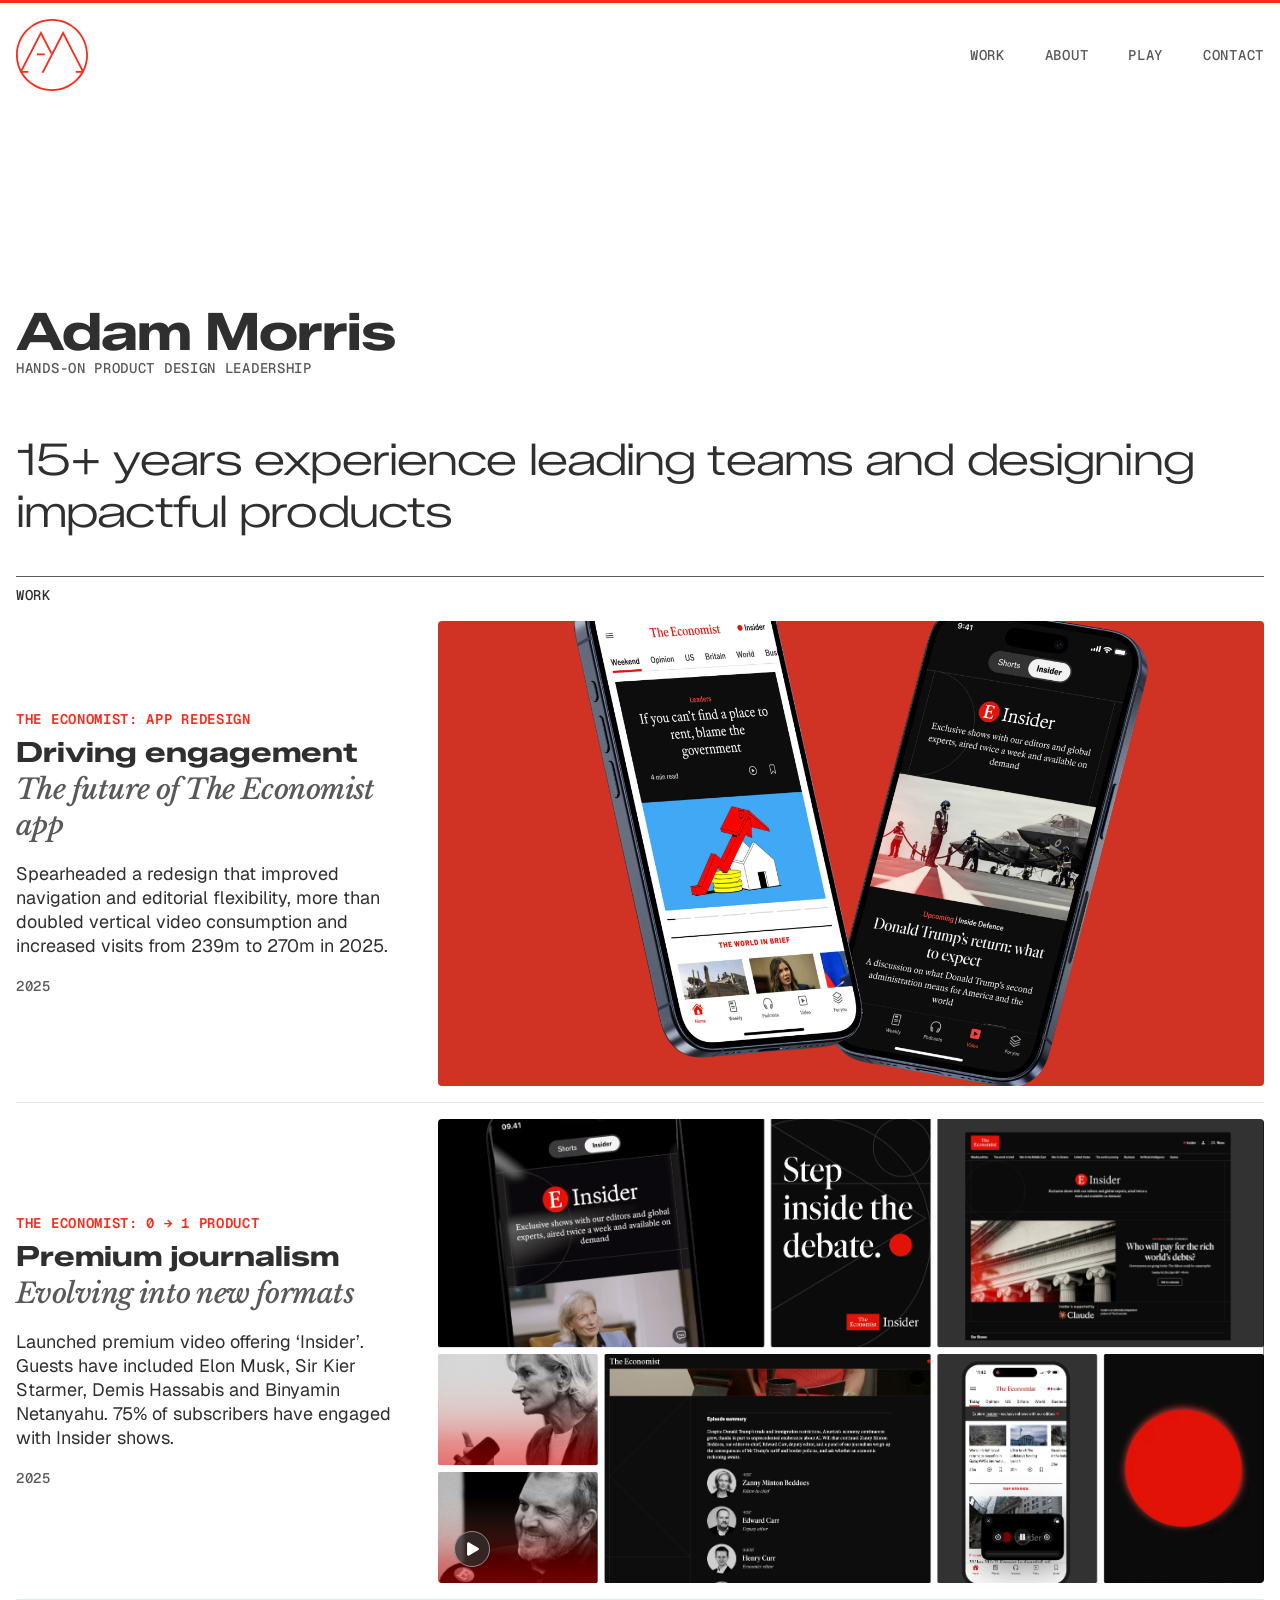
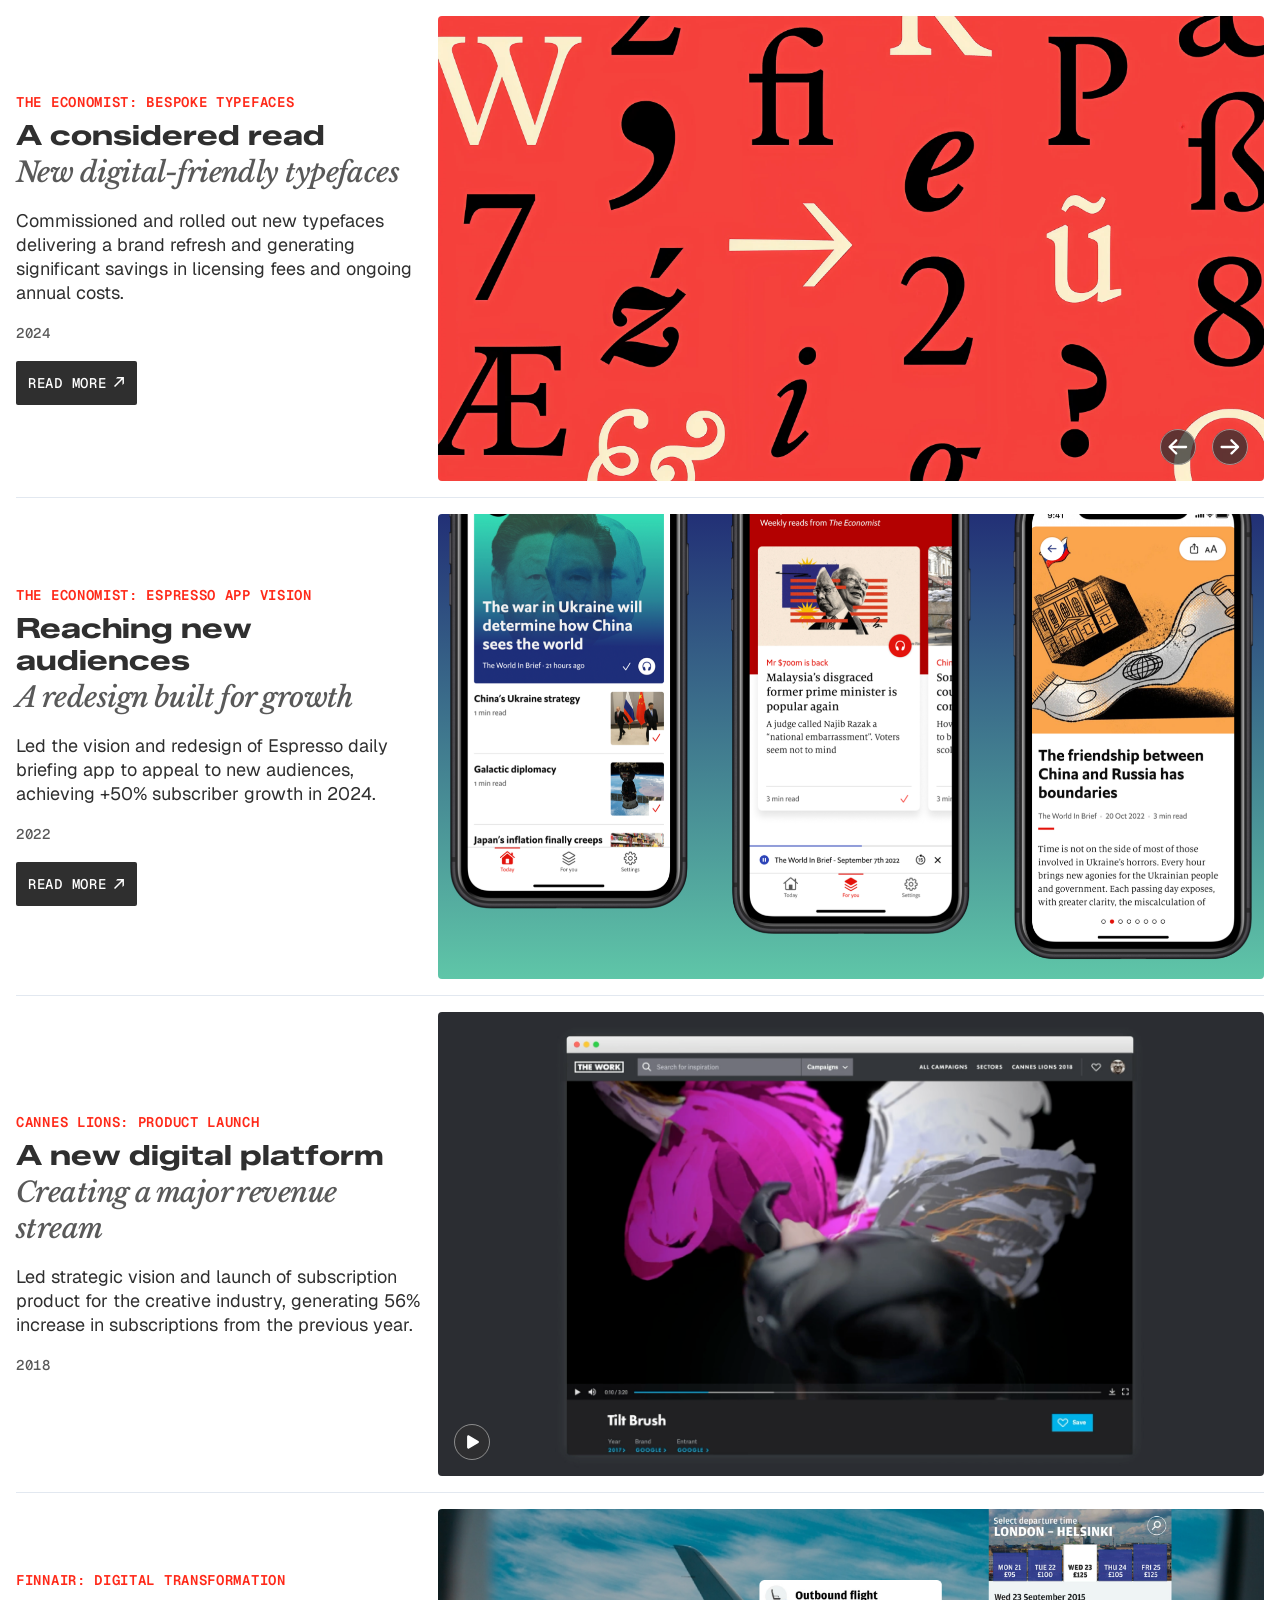
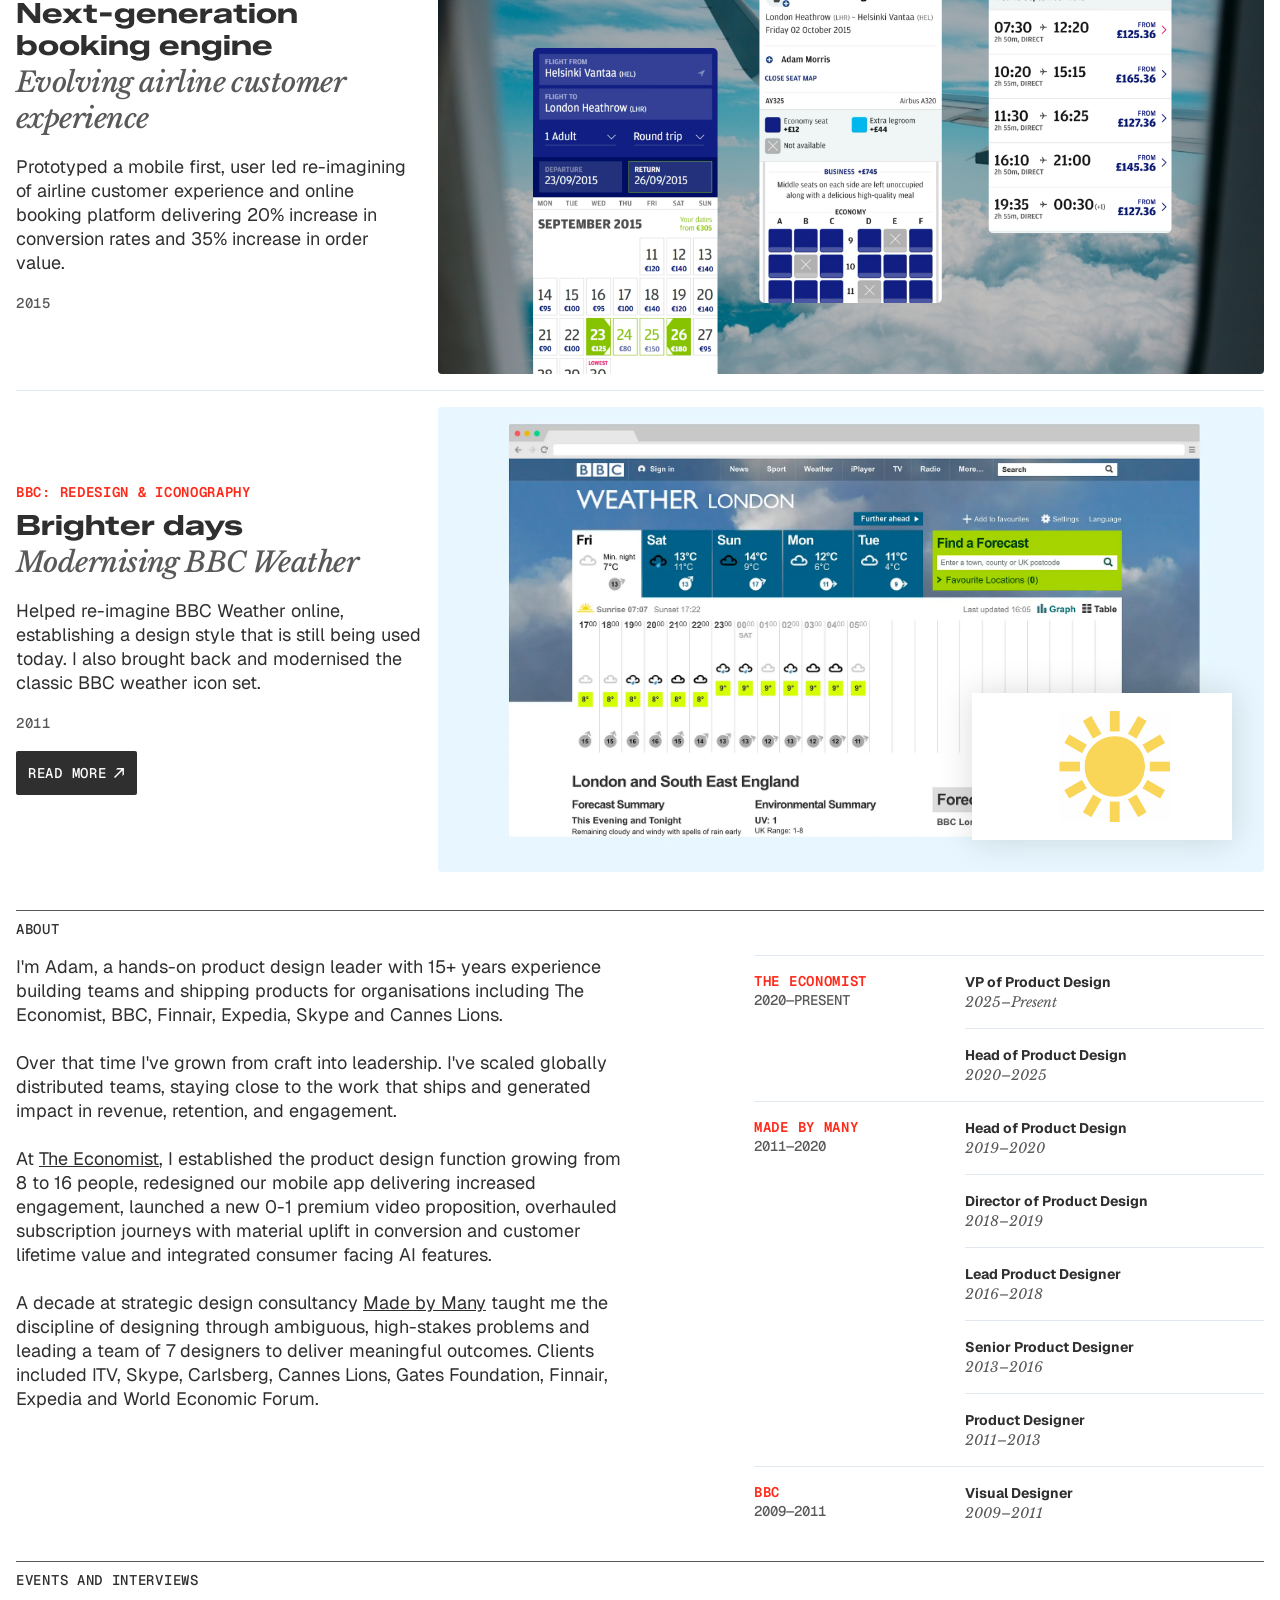
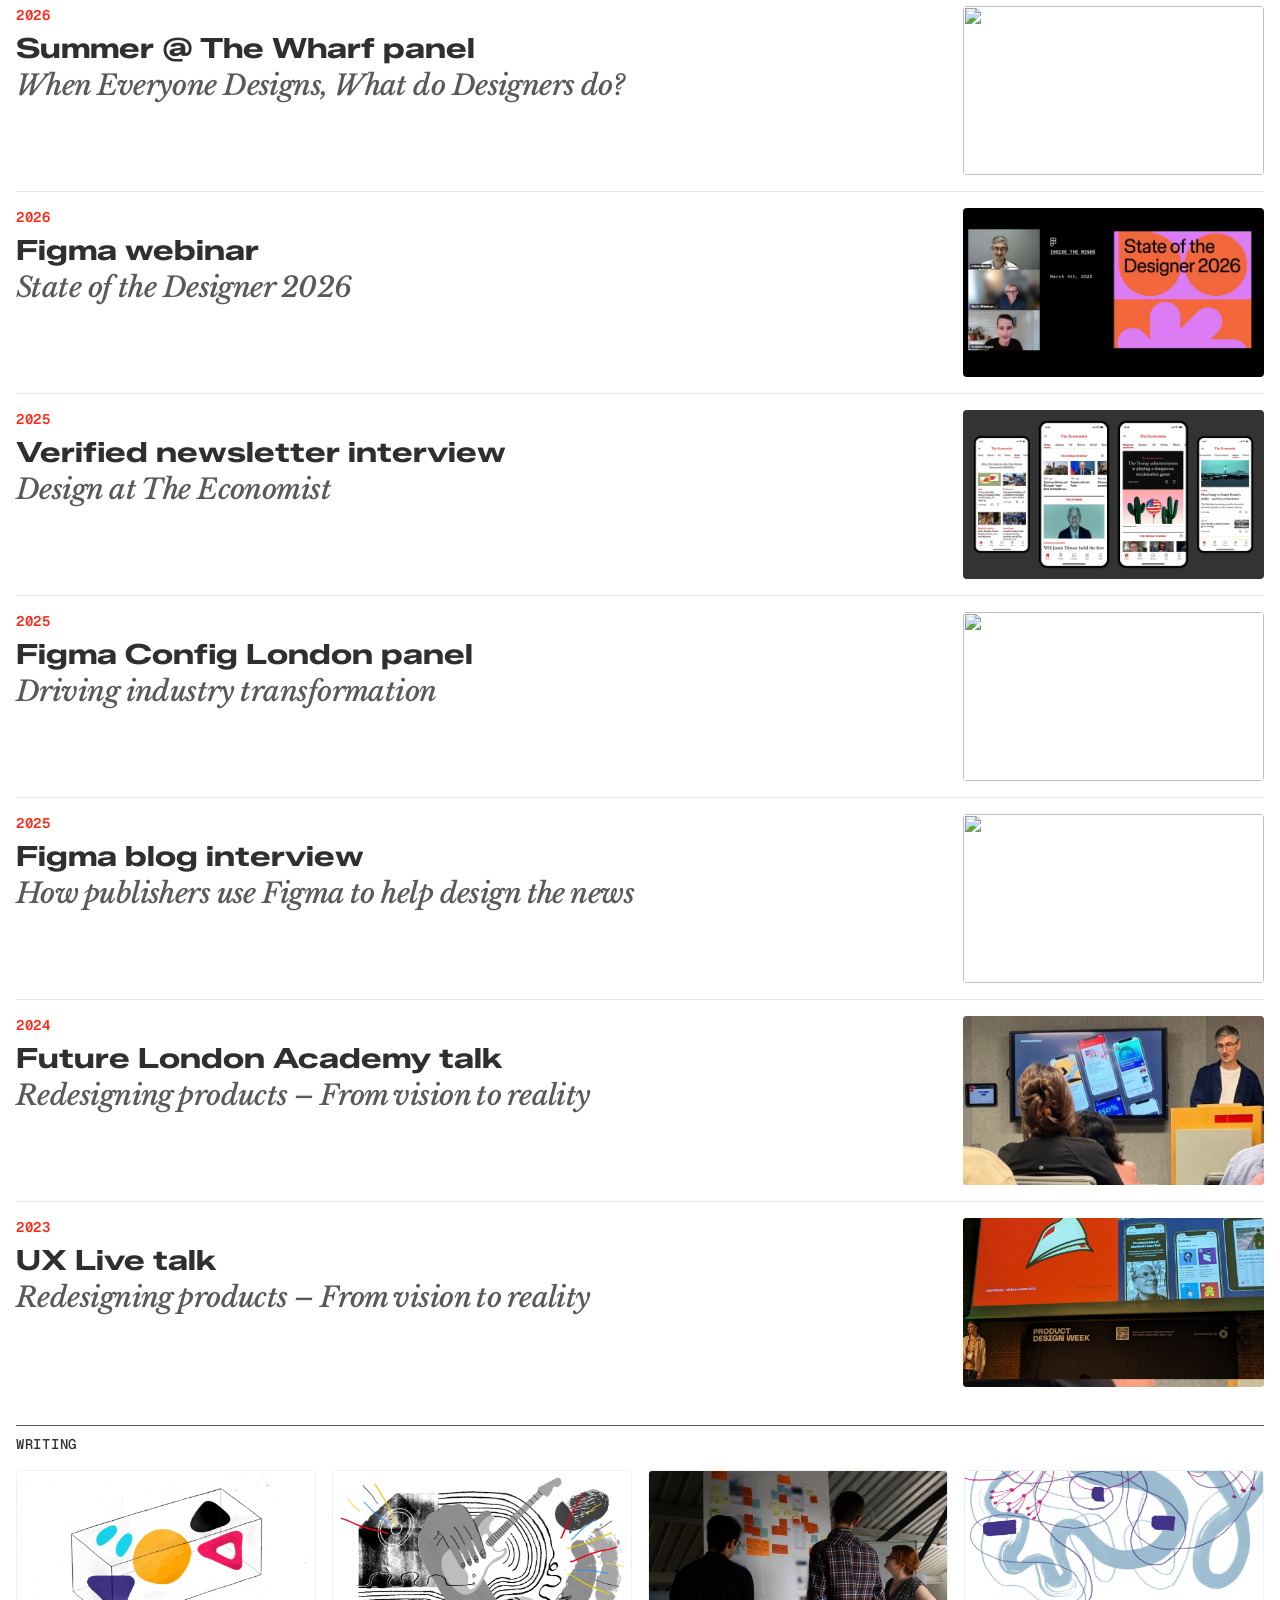
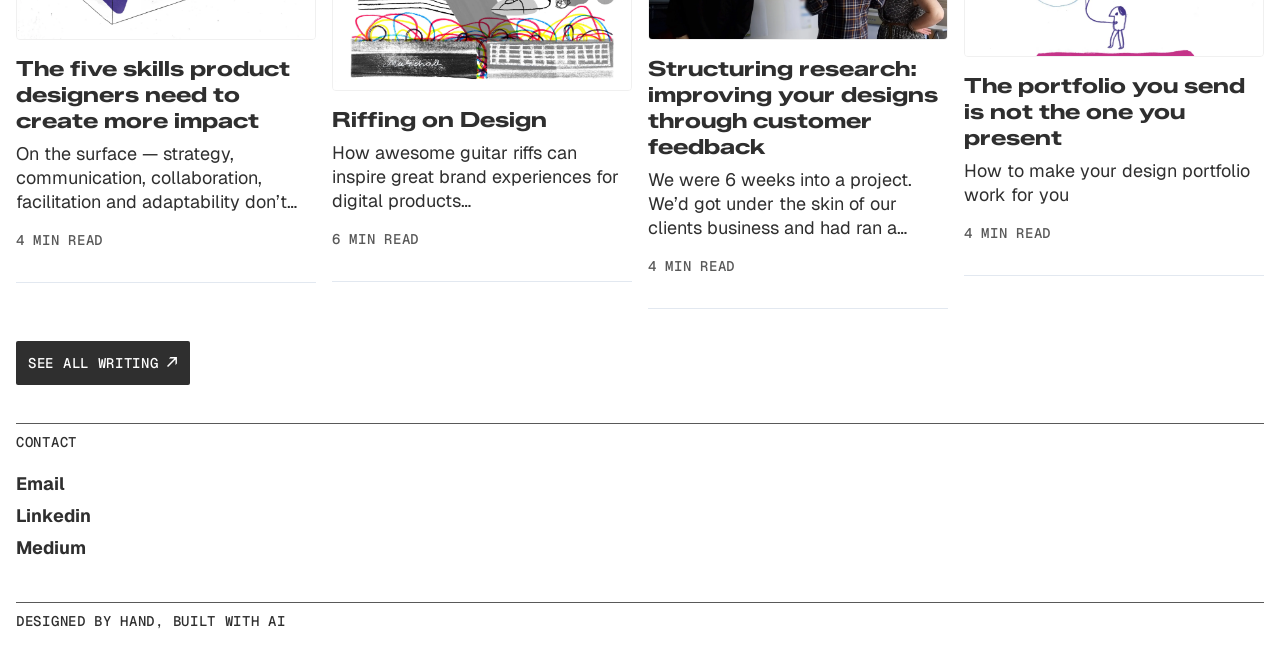
==== index.html @ 459aa7cc "Update hero headline and Insider teaser copy Co-Authored-By: Claude Sonnet 5 <noreply@anthropic.com>" ====
<!DOCTYPE html>
<html lang="en">
  <head>
    <meta charset="UTF-8" />
    <meta name="viewport" content="width=device-width, initial-scale=1.0" />
    <meta
      name="description"
      content="Personal portfolio of Adam Morris — designer, developer, and builder. Connect on LinkedIn."
    />
    <meta name="theme-color" content="#0f172a" />

    <!-- Google tag (gtag.js) -->
    <script async src="https://www.googletagmanager.com/gtag/js?id=G-D5088R6ZEH"></script>
    <script>
      window.dataLayer = window.dataLayer || [];
      function gtag() {
        dataLayer.push(arguments);
      }
      gtag("js", new Date());
      gtag("config", "G-D5088R6ZEH");
    </script>

    <meta property="og:title" content="Adam Morris — Portfolio" />
    <meta
      property="og:description"
      content="Personal portfolio of Adam Morris — designer, developer, and builder."
    />
    <meta property="og:type" content="website" />
    <meta property="og:url" content="https://example.com/" />
    <meta property="og:locale" content="en_US" />

    <meta name="twitter:card" content="summary" />
    <meta name="twitter:title" content="Adam Morris — Portfolio" />
    <meta
      name="twitter:description"
      content="Personal portfolio of Adam Morris — designer, developer, and builder."
    />

    <link rel="icon" href="assets/favicon.svg" type="image/svg+xml" />
    <link rel="preconnect" href="https://fonts.googleapis.com" />
    <link rel="preconnect" href="https://fonts.gstatic.com" crossorigin />
    <link
      href="https://fonts.googleapis.com/css2?family=Geist+Mono:wght@500&display=swap"
      rel="stylesheet"
    />
    <link
      href="https://fonts.googleapis.com/css2?family=Zalando+Sans+Expanded:wght@300;700&display=swap"
      rel="stylesheet"
    />
    <link
      href="https://fonts.googleapis.com/css2?family=Geist:wght@400;700&display=swap"
      rel="stylesheet"
    />
    <link
      href="https://fonts.googleapis.com/css2?family=Libre+Baskerville:ital,wght@1,400;1,700&display=swap"
      rel="stylesheet"
    />
    <link rel="stylesheet" href="css/styles.css" />

    <title>Adam Morris — Portfolio</title>
  </head>
  <body>
    <a class="skip-link" href="#main">Skip to main content</a>

    <header class="site-nav" aria-label="Primary">
      <div class="site-nav__rule" aria-hidden="true"></div>
      <div class="site-nav__spacer" aria-hidden="true"></div>
      <nav class="site-nav__masthead">
        <a class="site-nav__logo" href="#top" aria-label="Home">
          <img src="assets/nav-logo.svg" alt="" width="72" height="72" />
        </a>
        <ul class="site-nav__links">
          <li><a href="#work">WORK</a></li>
          <li><a href="#about">ABOUT</a></li>
          <li><a href="play.html">PLAY</a></li>
          <li><a href="#contact">CONTACT</a></li>
        </ul>
      </nav>
      <div class="site-nav__spacer" aria-hidden="true"></div>
      <div class="rule rule--thin site-nav__bottom-rule" aria-hidden="true"></div>
    </header>

    <main id="main" class="page" tabindex="-1">
      <div id="top" class="page__top" aria-hidden="true"></div>

      <section class="page-header" aria-labelledby="hero-heading">
        <div class="page-header__inner">
          <div class="page-header__titleblock">
            <h1 id="hero-heading" class="page-header__name">Adam Morris</h1>
            <p class="page-header__label">HANDS-ON PRODUCT DESIGN LEADERSHIP</p>
          </div>
          <p class="page-header__headline">
            15+ years experience leading teams and designing impactful products
          </p>
        </div>
      </section>

      <section id="work" class="page-section" aria-labelledby="work-heading">
        <header class="page-section__header">
          <div class="rule rule--thin" aria-hidden="true"></div>
          <h2 id="work-heading" class="page-section__kicker">WORK</h2>
        </header>

        <article class="teaser">
          <div class="teaser__body">
            <div class="teaser__intro">
              <p class="teaser__fly">THE ECONOMIST: APP REDESIGN</p>
              <hgroup class="teaser-heading">
                <h3 class="teaser-heading__title">Driving engagement</h3>
                <p class="teaser-heading__sub">The future of The Economist app</p>
              </hgroup>
            </div>
            <p class="teaser__desc">
              Spearheaded a redesign that improved navigation and editorial flexibility, more than
              doubled vertical video consumption and increased visits from 239m to 270m in 2025.
            </p>
            <p class="teaser__year">2025</p>
          </div>
          <div class="teaser__media teaser__media--red">
            <img
              class="teaser__img"
              src="assets/figma/work-1.png"
              alt=""
              data-parallax
            />
          </div>
        </article>

        <div class="rule rule--thin" aria-hidden="true"></div>

        <article class="teaser">
          <div class="teaser__body">
            <div class="teaser__intro">
              <p class="teaser__fly">THE ECONOMIST: 0 → 1 PRODUCT</p>
              <hgroup class="teaser-heading">
                <h3 class="teaser-heading__title">Premium journalism</h3>
                <p class="teaser-heading__sub">Evolving into new formats</p>
              </hgroup>
            </div>
            <p class="teaser__desc">
              Launched premium video offering ‘Insider’. Guests have included Elon Musk, Sir Kier
              Starmer, Demis Hassabis and Binyamin Netanyahu. 75% of subscribers have engaged with
              Insider shows.
            </p>
            <p class="teaser__year">2025</p>
          </div>
          <div class="teaser__media" data-video-teaser>
            <video
              class="teaser__img"
              poster="assets/figma/work-2.png"
              muted
              loop
              playsinline
              preload="metadata"
              data-video
            >
              <source src="assets/video/work-2-insider.mp4" type="video/mp4" />
            </video>
            <button class="teaser__btn" type="button" aria-label="Play video" data-video-toggle>
              <svg viewBox="0 0 36 36" aria-hidden="true">
                <circle class="teaser__btn__bg" cx="18" cy="18" r="18" />
                <circle class="teaser__btn__ring" cx="18" cy="18" r="17.5" fill="none" />
                <path
                  class="teaser__btn__glyph"
                  data-glyph
                  transform="translate(13.091 11.365) scale(0.8474)"
                  d="M0 14.1152V1.54688C0 1.02539 0.134766 0.638672 0.404297 0.386719C0.673828 0.128906 0.993164 0 1.3623 0C1.69043 0 2.01562 0.09375 2.33789 0.28125L12.832 6.39844C13.2188 6.62695 13.5 6.84668 13.6758 7.05762C13.8574 7.26855 13.9482 7.52637 13.9482 7.83105C13.9482 8.12988 13.8574 8.3877 13.6758 8.60449C13.5 8.81543 13.2188 9.03223 12.832 9.25488L2.33789 15.3809C2.01562 15.5684 1.69043 15.6621 1.3623 15.6621C0.993164 15.6621 0.673828 15.5332 0.404297 15.2754C0.134766 15.0176 0 14.6309 0 14.1152Z"
                />
              </svg>
            </button>
          </div>
        </article>

        <div class="rule rule--thin" aria-hidden="true"></div>

        <article class="teaser">
          <div class="teaser__body">
            <div class="teaser__intro">
              <p class="teaser__fly">THE ECONOMIST: BESPOKE TYPEFACES</p>
              <hgroup class="teaser-heading">
                <h3 class="teaser-heading__title">A considered read</h3>
                <p class="teaser-heading__sub">New digital-friendly typefaces</p>
              </hgroup>
            </div>
            <p class="teaser__desc">
              Commissioned and rolled out new typefaces delivering a brand refresh and generating
              significant savings in licensing fees and ongoing annual costs.
            </p>
            <p class="teaser__year">2024</p>
            <a
              class="teaser__cta"
              href="https://www.figma.com/blog/in-good-company-how-publishers-use-figma-to-help-design-the-news/#how-the-economist-rolled-out-a-digital-friendly"
              target="_blank"
              rel="noopener noreferrer"
              aria-label="Read more"
              >READ MORE<svg
                class="teaser__cta-icon"
                width="9"
                height="9"
                viewBox="0 0 9 9"
                fill="none"
                xmlns="http://www.w3.org/2000/svg"
                aria-hidden="true"
              ><path d="M6.95115 6.538L6.93715 1.176H1.60315L2.77915 0H8.12715V5.362L6.95115 6.538ZM0 7.28438L7.09115 0.168L7.95915 1.036L0.868 8.16638L0 7.28438Z" fill="currentColor"/></svg></a
            >
          </div>
          <div class="teaser__media teaser__media--carousel" data-carousel>
            <img
              class="teaser__img teaser__img--slide is-active"
              src="assets/figma/work-3.png"
              alt=""
            />
            <img
              class="teaser__img teaser__img--slide"
              src="assets/figma/work-3-2.png"
              alt=""
            />
            <img
              class="teaser__img teaser__img--slide"
              src="assets/figma/work-3-3.png"
              alt=""
            />
            <div class="teaser__pager">
              <button class="teaser__pager-btn teaser__pager-btn--prev" type="button" aria-label="Previous image" data-carousel-prev>
                <svg viewBox="0 0 36 36" aria-hidden="true">
                  <circle class="teaser__pager-btn__bg" cx="18" cy="18" r="18" />
                  <circle class="teaser__pager-btn__ring" cx="18" cy="18" r="17.5" fill="none" />
                  <path
                    class="teaser__pager-btn__glyph"
                    d="M16.1367 25.6055C16.4948 25.6055 16.7845 25.4948 17.0059 25.2734C17.2272 25.0521 17.3379 24.7786 17.3379 24.4531C17.3379 24.2708 17.3053 24.1081 17.2402 23.9648C17.1686 23.8216 17.0775 23.6947 16.9668 23.584L14.7793 21.377L11.0391 17.9297L14.7793 14.4824L16.9668 12.2754C17.0775 12.1647 17.1686 12.0378 17.2402 11.8945C17.3053 11.7448 17.3379 11.582 17.3379 11.4062C17.3379 11.0807 17.2272 10.8073 17.0059 10.5859C16.7845 10.3646 16.4948 10.2539 16.1367 10.2539C15.987 10.2539 15.8405 10.2865 15.6973 10.3516C15.5475 10.4102 15.4043 10.5078 15.2676 10.6445L8.87109 17.0312C8.61719 17.2786 8.49023 17.5781 8.49023 17.9297C8.49023 18.2812 8.61719 18.5807 8.87109 18.8281L15.2871 25.2246C15.541 25.4785 15.8242 25.6055 16.1367 25.6055ZM25.9414 19.1504C26.3125 19.1504 26.612 19.0397 26.8398 18.8184C27.0677 18.5905 27.1816 18.2943 27.1816 17.9297C27.1816 17.5716 27.0677 17.2819 26.8398 17.0605C26.612 16.8327 26.3125 16.7188 25.9414 16.7188H14.418L10.8633 16.9141C10.5443 16.9336 10.2904 17.0345 10.1016 17.2168C9.90625 17.3926 9.80859 17.6302 9.80859 17.9297C9.80859 18.2292 9.90625 18.4701 10.1016 18.6523C10.2904 18.8281 10.5443 18.9258 10.8633 18.9453L14.418 19.1504H25.9414Z"
                  />
                </svg>
              </button>
              <button class="teaser__pager-btn teaser__pager-btn--next" type="button" aria-label="Next image" data-carousel-next>
                <svg viewBox="0 0 36 36" aria-hidden="true">
                  <circle class="teaser__pager-btn__bg" cx="18" cy="18" r="18" />
                  <circle class="teaser__pager-btn__ring" cx="18" cy="18" r="17.5" fill="none" />
                  <path
                    class="teaser__pager-btn__glyph"
                    d="M19.5352 25.6055C19.1771 25.6055 18.8874 25.4948 18.666 25.2734C18.4447 25.0521 18.334 24.7786 18.334 24.4531C18.334 24.2708 18.3665 24.1081 18.4316 23.9648C18.5033 23.8216 18.5944 23.6947 18.7051 23.584L20.8926 21.377L24.6328 17.9297L20.8926 14.4824L18.7051 12.2754C18.5944 12.1647 18.5033 12.0378 18.4316 11.8945C18.3665 11.7448 18.334 11.582 18.334 11.4062C18.334 11.0807 18.4447 10.8073 18.666 10.5859C18.8874 10.3646 19.1771 10.2539 19.5352 10.2539C19.6849 10.2539 19.8314 10.2865 19.9746 10.3516C20.1243 10.4102 20.2676 10.5078 20.4043 10.6445L26.8008 17.0312C27.0547 17.2786 27.1816 17.5781 27.1816 17.9297C27.1816 18.2812 27.0547 18.5807 26.8008 18.8281L20.3848 25.2246C20.1309 25.4785 19.8477 25.6055 19.5352 25.6055ZM9.73047 19.1504C9.35938 19.1504 9.0599 19.0397 8.83203 18.8184C8.60417 18.5905 8.49023 18.2943 8.49023 17.9297C8.49023 17.5716 8.60417 17.2819 8.83203 17.0605C9.0599 16.8327 9.35938 16.7188 9.73047 16.7188H21.2539L24.8086 16.9141C25.1276 16.9336 25.3815 17.0345 25.5703 17.2168C25.7656 17.3926 25.8633 17.6302 25.8633 17.9297C25.8633 18.2292 25.7656 18.4701 25.5703 18.6523C25.3815 18.8281 25.1276 18.9258 24.8086 18.9453L21.2539 19.1504H9.73047Z"
                  />
                </svg>
              </button>
            </div>
          </div>
        </article>

        <div class="rule rule--thin" aria-hidden="true"></div>

        <article class="teaser">
          <div class="teaser__body">
            <div class="teaser__intro">
              <p class="teaser__fly">THE ECONOMIST: ESPRESSO APP VISION</p>
              <hgroup class="teaser-heading">
                <h3 class="teaser-heading__title">Reaching new audiences</h3>
                <p class="teaser-heading__sub">A redesign built for growth</p>
              </hgroup>
            </div>
            <p class="teaser__desc">
              Led the vision and redesign of Espresso daily briefing app to appeal to new audiences,
              achieving +50% subscriber growth in 2024.
            </p>
            <p class="teaser__year">2022</p>
            <a
              class="teaser__cta"
              href="https://digiday.com/media/inside-the-relaunch-of-the-economists-subscription-mobile-app/"
              target="_blank"
              rel="noopener noreferrer"
              aria-label="Read more"
              >READ MORE<svg
                class="teaser__cta-icon"
                width="9"
                height="9"
                viewBox="0 0 9 9"
                fill="none"
                xmlns="http://www.w3.org/2000/svg"
                aria-hidden="true"
              ><path d="M6.95115 6.538L6.93715 1.176H1.60315L2.77915 0H8.12715V5.362L6.95115 6.538ZM0 7.28438L7.09115 0.168L7.95915 1.036L0.868 8.16638L0 7.28438Z" fill="currentColor"/></svg></a
            >
          </div>
          <div class="teaser__media teaser__media--espresso">
            <img class="teaser__img" src="assets/figma/espresso.002.png" alt="" data-parallax />
          </div>
        </article>

        <div class="rule rule--thin" aria-hidden="true"></div>

        <article class="teaser">
          <div class="teaser__body">
            <div class="teaser__intro">
              <p class="teaser__fly">CANNES LIONS: PRODUCT LAUNCH</p>
              <hgroup class="teaser-heading">
                <h3 class="teaser-heading__title">A new digital platform</h3>
                <p class="teaser-heading__sub">Creating a major revenue stream</p>
              </hgroup>
            </div>
            <p class="teaser__desc">
              Led strategic vision and launch of subscription product for the creative industry,
              generating 56% increase in subscriptions from the previous year.
            </p>
            <p class="teaser__year">2018</p>
          </div>
          <div class="teaser__media" data-video-teaser>
            <video
              class="teaser__img"
              poster="assets/figma/work-4.png"
              muted
              loop
              playsinline
              preload="metadata"
              data-video
            >
              <source src="assets/video/work-4-platform.mp4" type="video/mp4" />
            </video>
            <button class="teaser__btn" type="button" aria-label="Play video" data-video-toggle>
              <svg viewBox="0 0 36 36" aria-hidden="true">
                <circle class="teaser__btn__bg" cx="18" cy="18" r="18" />
                <circle class="teaser__btn__ring" cx="18" cy="18" r="17.5" fill="none" />
                <path
                  class="teaser__btn__glyph"
                  data-glyph
                  transform="translate(13.091 11.365) scale(0.8474)"
                  d="M0 14.1152V1.54688C0 1.02539 0.134766 0.638672 0.404297 0.386719C0.673828 0.128906 0.993164 0 1.3623 0C1.69043 0 2.01562 0.09375 2.33789 0.28125L12.832 6.39844C13.2188 6.62695 13.5 6.84668 13.6758 7.05762C13.8574 7.26855 13.9482 7.52637 13.9482 7.83105C13.9482 8.12988 13.8574 8.3877 13.6758 8.60449C13.5 8.81543 13.2188 9.03223 12.832 9.25488L2.33789 15.3809C2.01562 15.5684 1.69043 15.6621 1.3623 15.6621C0.993164 15.6621 0.673828 15.5332 0.404297 15.2754C0.134766 15.0176 0 14.6309 0 14.1152Z"
                />
              </svg>
            </button>
          </div>
        </article>

        <div class="rule rule--thin" aria-hidden="true"></div>

        <article class="teaser">
          <div class="teaser__body">
            <div class="teaser__intro">
              <p class="teaser__fly">FINNAIR: DIGITAL TRANSFORMATION</p>
              <hgroup class="teaser-heading">
                <h3 class="teaser-heading__title">Next-generation booking engine</h3>
                <p class="teaser-heading__sub">Evolving airline customer experience</p>
              </hgroup>
            </div>
            <p class="teaser__desc">
              Prototyped a mobile first, user led re-imagining of airline customer experience and
              online booking platform delivering 20% increase in conversion rates and 35% increase
              in order value.
            </p>
            <p class="teaser__year">2015</p>
          </div>
          <div class="teaser__media">
            <img class="teaser__img" src="assets/figma/finnair.png" alt="" />
          </div>
        </article>

        <div class="rule rule--thin" aria-hidden="true"></div>

        <article class="teaser teaser--bbc">
          <div class="teaser__body">
            <div class="teaser__intro">
              <p class="teaser__fly">BBC: REDESIGN &amp; ICONOGRAPHY</p>
              <hgroup class="teaser-heading">
                <h3 class="teaser-heading__title">Brighter days</h3>
                <p class="teaser-heading__sub">Modernising BBC Weather</p>
              </hgroup>
            </div>
            <p class="teaser__desc">
              Helped re-imagine BBC Weather online, establishing a design style that is still being
              used today. I also brought back and modernised the classic BBC weather icon set.
            </p>
            <p class="teaser__year">2011</p>
            <a
              class="teaser__cta"
              href="https://adamorrisdesign.medium.com/interview-bbc-weather-re-design-d6a00b2a009"
              target="_blank"
              rel="noopener noreferrer"
              aria-label="Read more"
              >READ MORE<svg
                class="teaser__cta-icon"
                width="9"
                height="9"
                viewBox="0 0 9 9"
                fill="none"
                xmlns="http://www.w3.org/2000/svg"
                aria-hidden="true"
              ><path d="M6.95115 6.538L6.93715 1.176H1.60315L2.77915 0H8.12715V5.362L6.95115 6.538ZM0 7.28438L7.09115 0.168L7.95915 1.036L0.868 8.16638L0 7.28438Z" fill="currentColor"/></svg></a
            >
          </div>
          <div class="teaser__media">
            <img class="teaser__img" src="assets/figma/work-5.png" alt="" />
            <img class="teaser__overlay" src="assets/figma/weather-icons.png" alt="" aria-hidden="true" />
          </div>
        </article>
      </section>

      <section id="about" class="page-section" aria-labelledby="about-heading">
        <header class="page-section__header">
          <div class="rule rule--thin" aria-hidden="true"></div>
          <h2 id="about-heading" class="page-section__kicker">ABOUT</h2>
        </header>
        <div class="about">
          <div class="about__text">
            <p>
              I'm Adam, a hands-on product design leader with 15+ years experience building teams and
              shipping products for organisations including The Economist, BBC, Finnair, Expedia,
              Skype and Cannes Lions.
            </p>
            <p>
              Over that time I've grown from craft into leadership. I've scaled globally distributed
              teams, staying close to the work that ships and generated impact in revenue, retention,
              and engagement.
            </p>
            <p>
              At <a href="https://www.economist.com/" target="_blank" rel="noopener noreferrer">The Economist</a>, I established the product design function growing from 8 to 16
              people, redesigned our mobile app delivering increased engagement, launched a new 0-1
              premium video proposition, overhauled subscription journeys with material uplift in
              conversion and customer lifetime value and integrated consumer facing AI features.
            </p>
            <p>
              A decade at strategic design consultancy <a href="https://www.madebymany.com/" target="_blank" rel="noopener noreferrer">Made by Many</a> taught me the discipline of
              designing through ambiguous, high-stakes problems and leading a team of 7 designers to
              deliver meaningful outcomes. Clients included ITV, Skype, Carlsberg, Cannes Lions,
              Gates Foundation, Finnair, Expedia and World Economic Forum.
            </p>
          </div>

          <div class="about__spacer" aria-hidden="true"></div>

          <div class="about__jobs">
            <div class="rule rule--thin" aria-hidden="true"></div>

            <div class="job">
              <div class="job__company">
                <p class="job__org">
                  <a href="https://www.economist.com/" target="_blank" rel="noopener noreferrer"
                    >THE ECONOMIST</a
                  >
                </p>
                <p class="job__dates">2020—PRESENT</p>
              </div>
              <div class="job__roles">
                <div class="role">
                  <p class="role__title">VP of Product Design</p>
                  <p class="role__dates">2025–Present</p>
                </div>
                <div class="rule rule--thin" aria-hidden="true"></div>
                <div class="role">
                  <p class="role__title">Head of Product Design</p>
                  <p class="role__dates">2020–2025</p>
                </div>
              </div>
            </div>

            <div class="rule rule--thin" aria-hidden="true"></div>

            <div class="job">
              <div class="job__company">
                <p class="job__org">
                  <a href="https://www.madebymany.com/" target="_blank" rel="noopener noreferrer"
                    >MADE BY MANY</a
                  >
                </p>
                <p class="job__dates">2011—2020</p>
              </div>
              <div class="job__roles">
                <div class="role">
                  <p class="role__title">Head of Product Design</p>
                  <p class="role__dates">2019–2020</p>
                </div>
                <div class="rule rule--thin" aria-hidden="true"></div>
                <div class="role">
                  <p class="role__title">Director of Product Design</p>
                  <p class="role__dates">2018–2019</p>
                </div>
                <div class="rule rule--thin" aria-hidden="true"></div>
                <div class="role">
                  <p class="role__title">Lead Product Designer</p>
                  <p class="role__dates">2016–2018</p>
                </div>
                <div class="rule rule--thin" aria-hidden="true"></div>
                <div class="role">
                  <p class="role__title">Senior Product Designer</p>
                  <p class="role__dates">2013–2016</p>
                </div>
                <div class="rule rule--thin" aria-hidden="true"></div>
                <div class="role">
                  <p class="role__title">Product Designer</p>
                  <p class="role__dates">2011–2013</p>
                </div>
              </div>
            </div>

            <div class="rule rule--thin" aria-hidden="true"></div>

            <div class="job">
              <div class="job__company">
                <p class="job__org">
                  <a
                    href="https://www.bbc.co.uk/weather/2643743"
                    target="_blank"
                    rel="noopener noreferrer"
                    >BBC</a
                  >
                </p>
                <p class="job__dates">2009—2011</p>
              </div>
              <div class="job__roles">
                <div class="role">
                  <p class="role__title">Visual Designer</p>
                  <p class="role__dates">2009–2011</p>
                </div>
              </div>
            </div>
          </div>
        </div>
      </section>

      <section id="events-interviews" class="page-section" aria-labelledby="events-interviews-heading">
        <header class="page-section__header">
          <div class="rule rule--thin" aria-hidden="true"></div>
          <h2 id="events-interviews-heading" class="page-section__kicker">EVENTS AND INTERVIEWS</h2>
        </header>

        <article class="list-teaser list-teaser--linked">
          <div class="list-teaser__body">
            <div class="teaser__intro">
              <p class="teaser__fly">2026</p>
              <hgroup class="teaser-heading">
                <h3 class="teaser-heading__title">Summer @ The Wharf panel</h3>
                <p class="teaser-heading__sub">When Everyone Designs, What do Designers do?</p>
              </hgroup>
            </div>
          </div>
          <div class="list-teaser__media">
            <img class="list-teaser__img" src="assets/figma/event-1.png" alt="" />
          </div>
          <a
            class="list-teaser__link"
            href="https://www.madebymany.com/insights/when-everyone-designs-what-do-designers-do"
            target="_blank"
            rel="noopener noreferrer"
            aria-label="When Everyone Designs, What do Designers do?"
          ></a>
        </article>
        <div class="rule rule--thin" aria-hidden="true"></div>

        <article class="list-teaser list-teaser--linked">
          <div class="list-teaser__body">
            <div class="teaser__intro">
              <p class="teaser__fly">2026</p>
              <hgroup class="teaser-heading">
                <h3 class="teaser-heading__title">Figma webinar</h3>
                <p class="teaser-heading__sub">State of the Designer 2026</p>
              </hgroup>
            </div>
          </div>
          <div class="list-teaser__media list-teaser__media--black">
            <img class="list-teaser__img list-teaser__img--contain" src="assets/figma/event-2.png" alt="" />
          </div>
          <a
            class="list-teaser__link"
            href="https://fig-events.figma.com/state-of-the-designer-2026/"
            target="_blank"
            rel="noopener noreferrer"
            aria-label="State of the Designer 2026"
          ></a>
        </article>
        <div class="rule rule--thin" aria-hidden="true"></div>

        <article class="list-teaser list-teaser--linked">
          <div class="list-teaser__body">
            <div class="teaser__intro">
              <p class="teaser__fly">2025</p>
              <hgroup class="teaser-heading">
                <h3 class="teaser-heading__title">Verified newsletter interview</h3>
                <p class="teaser-heading__sub">Design at The Economist</p>
              </hgroup>
            </div>
          </div>
          <div class="list-teaser__media">
            <img class="list-teaser__img" src="assets/figma/event-3.png" alt="" />
          </div>
          <a
            class="list-teaser__link"
            href="https://verifiedinsider.substack.com/p/design-at-the-economist"
            target="_blank"
            rel="noopener noreferrer"
            aria-label="Design at The Economist"
          ></a>
        </article>
        <div class="rule rule--thin" aria-hidden="true"></div>

        <article class="list-teaser list-teaser--linked">
          <div class="list-teaser__body">
            <div class="teaser__intro">
              <p class="teaser__fly">2025</p>
              <hgroup class="teaser-heading">
                <h3 class="teaser-heading__title">Figma Config London panel</h3>
                <p class="teaser-heading__sub">Driving industry transformation</p>
              </hgroup>
            </div>
          </div>
          <div class="list-teaser__media">
            <img class="list-teaser__img" src="assets/figma/event-4.png" alt="" />
          </div>
          <a
            class="list-teaser__link"
            href="https://www.youtube.com/watch?v=boX1bBNBgto"
            target="_blank"
            rel="noopener noreferrer"
            aria-label="Driving industry transformation"
          ></a>
        </article>
        <div class="rule rule--thin" aria-hidden="true"></div>

        <article class="list-teaser list-teaser--linked">
          <div class="list-teaser__body">
            <div class="teaser__intro">
              <p class="teaser__fly">2025</p>
              <hgroup class="teaser-heading">
                <h3 class="teaser-heading__title">Figma blog interview</h3>
                <p class="teaser-heading__sub">How publishers use Figma to help design the news</p>
              </hgroup>
            </div>
          </div>
          <div class="list-teaser__media">
            <img class="list-teaser__img" src="assets/figma/event-5.png" alt="" />
          </div>
          <a
            class="list-teaser__link"
            href="https://www.figma.com/blog/in-good-company-how-publishers-use-figma-to-help-design-the-news/"
            target="_blank"
            rel="noopener noreferrer"
            aria-label="How publishers use Figma to help design the news"
          ></a>
        </article>
        <div class="rule rule--thin" aria-hidden="true"></div>

        <article class="list-teaser">
          <div class="list-teaser__body">
            <div class="teaser__intro">
              <p class="teaser__fly">2024</p>
              <hgroup class="teaser-heading">
                <h3 class="teaser-heading__title">Future London Academy talk</h3>
                <p class="teaser-heading__sub">Redesigning products – From vision to reality</p>
              </hgroup>
            </div>
          </div>
          <div class="list-teaser__media list-teaser__media--stack2" aria-hidden="true">
            <img class="list-teaser__img" src="assets/figma/event-5.png" alt="" />
            <img class="list-teaser__img stack__top" src="assets/figma/event-6.png" alt="" />
          </div>
        </article>
        <div class="rule rule--thin" aria-hidden="true"></div>

        <article class="list-teaser list-teaser--last">
          <div class="list-teaser__body">
            <div class="teaser__intro">
              <p class="teaser__fly">2023</p>
              <hgroup class="teaser-heading">
                <h3 class="teaser-heading__title">UX Live talk</h3>
                <p class="teaser-heading__sub">Redesigning products – From vision to reality</p>
              </hgroup>
            </div>
          </div>
          <div class="list-teaser__media list-teaser__media--stack3" aria-hidden="true">
            <img class="list-teaser__img" src="assets/figma/event-5.png" alt="" />
            <img class="list-teaser__img stack__top" src="assets/figma/event-6.png" alt="" />
            <img class="list-teaser__img stack__top2" src="assets/figma/event-7.png" alt="" />
          </div>
        </article>
      </section>

      <section id="writing" class="page-section" aria-labelledby="writing-heading">
        <header class="page-section__header">
          <div class="rule rule--thin" aria-hidden="true"></div>
          <h2 id="writing-heading" class="page-section__kicker">WRITING</h2>
        </header>

        <div class="writing-grid">
          <article class="writing-card">
            <div class="writing-card__media">
              <img class="writing-card__img" src="assets/figma/1_bz6kzsT4T69K6hOvh-xY0Q.webp" alt="" />
            </div>
            <h3 class="writing-card__title">
              The five skills product designers need to create more impact
            </h3>
            <p class="writing-card__desc">
              On the surface — strategy, communication, collaboration, facilitation and adaptability
              don’t sound like the cor…
            </p>
            <p class="writing-card__meta">4 MIN READ</p>
            <div class="rule rule--thin" aria-hidden="true"></div>
            <a
              class="writing-card__link"
              href="https://uxplanet.org/the-five-skills-product-designers-need-to-create-more-impact-dfb7a0d838a"
              target="_blank"
              rel="noopener noreferrer"
              aria-label="The five skills product designers need to create more impact"
            ></a>
          </article>

          <article class="writing-card">
            <div class="writing-card__media">
              <img class="writing-card__img" src="assets/figma/1_mhQvCcRxE_m75LUoaoMK4Q.webp" alt="" />
            </div>
            <h3 class="writing-card__title">Riffing on Design</h3>
            <p class="writing-card__desc">
              How awesome guitar riffs can inspire great brand experiences for digital products…
            </p>
            <p class="writing-card__meta">6 MIN READ</p>
            <div class="rule rule--thin" aria-hidden="true"></div>
            <a
              class="writing-card__link"
              href="https://medium.com/the-many/riffing-on-design-79d6a129d99"
              target="_blank"
              rel="noopener noreferrer"
              aria-label="Riffing on Design"
            ></a>
          </article>

          <article class="writing-card">
            <div class="writing-card__media">
              <img class="writing-card__img" src="assets/figma/1_4ZPJGx2Jq2vrxAH5b1_YeA.webp" alt="" />
            </div>
            <h3 class="writing-card__title">
              Structuring research: improving your designs through customer feedback
            </h3>
            <p class="writing-card__desc">
              We were 6 weeks into a project. We’d got under the skin of our clients business and had
              ran a bunch of depth interviews…
            </p>
            <p class="writing-card__meta">4 MIN READ</p>
            <div class="rule rule--thin" aria-hidden="true"></div>
            <a
              class="writing-card__link"
              href="https://medium.com/the-many/structuring-research-improving-your-designs-through-customer-feedback-4b90a1b9bc57"
              target="_blank"
              rel="noopener noreferrer"
              aria-label="Structuring research: improving your designs through customer feedback"
            ></a>
          </article>

          <article class="writing-card">
            <div class="writing-card__media">
              <img class="writing-card__img" src="assets/figma/1_rwyr8tjpDKcQzgnKTyf1bA.webp" alt="" />
            </div>
            <h3 class="writing-card__title">The portfolio you send is not the one you present</h3>
            <p class="writing-card__desc">How to make your design portfolio work for you</p>
            <p class="writing-card__meta">4 MIN READ</p>
            <div class="rule rule--thin" aria-hidden="true"></div>
            <a
              class="writing-card__link"
              href="https://medium.com/the-many/the-portfolio-you-send-is-not-the-one-you-present-f595d3ef9b8c"
              target="_blank"
              rel="noopener noreferrer"
              aria-label="The portfolio you send is not the one you present"
            ></a>
          </article>
        </div>

        <a
          class="teaser__cta writing-cta"
          href="https://medium.com/@adamorrisdesign"
          target="_blank"
          rel="noopener noreferrer"
          >SEE ALL WRITING<svg
            class="teaser__cta-icon"
            width="9"
            height="9"
            viewBox="0 0 9 9"
            fill="none"
            xmlns="http://www.w3.org/2000/svg"
            aria-hidden="true"
          ><path d="M6.95115 6.538L6.93715 1.176H1.60315L2.77915 0H8.12715V5.362L6.95115 6.538ZM0 7.28438L7.09115 0.168L7.95915 1.036L0.868 8.16638L0 7.28438Z" fill="currentColor"/></svg></a
        >
      </section>

      <section id="contact" class="page-section" aria-labelledby="contact-heading">
        <header class="page-section__header">
          <div class="rule rule--thin" aria-hidden="true"></div>
          <h2 id="contact-heading" class="page-section__kicker">CONTACT</h2>
        </header>
        <div class="contact-links">
          <a href="mailto:mail@adammorrisdesign.com">Email</a>
          <a href="https://www.linkedin.com/in/adamrmorris/" target="_blank" rel="noopener noreferrer"
            >Linkedin</a
          >
          <a href="https://medium.com/@adamorrisdesign" target="_blank" rel="noopener noreferrer">Medium</a>
        </div>
      </section>

      <section class="page-section page-section--footer" aria-label="Footer">
        <header class="page-section__header">
          <div class="rule rule--thin" aria-hidden="true"></div>
          <p class="page-section__kicker">DESIGNED BY HAND, BUILT WITH AI</p>
        </header>
      </section>
    </main>

    <script src="assets/js/main.js" defer></script>
    <script>
      (function () {
        const nav = document.querySelector(".site-nav");
        if (!nav) return;

        function update() {
          nav.classList.toggle("is-scrolled", window.scrollY > 0);
        }

        window.addEventListener("scroll", update, { passive: true });
        update();
      })();
    </script>
  </body>
</html>
---- css/styles.css ----
/* --------------------------------------------------------------------------
   Design tokens
   -------------------------------------------------------------------------- */
:root {
  --color-bg: #ffffff;
  --color-bg-elevated: #ffffff;
  --color-text: #2f2f2f;
  --color-text-muted: #595959;
  --color-accent: #2563eb;
  --color-accent-hover: #1d4ed8;
  --color-border: #e2e8f0;
  --color-border-subtle: #f0f0f0;
  --color-hero-bg: #ffffff;
  --color-hero-text: #2f2f2f;
  --color-hero-muted: #595959;
  --color-red: #ff2919;

  --font-sans: "Geist", ui-sans-serif, system-ui, -apple-system, "Segoe UI", Roboto,
    "Helvetica Neue", Arial, sans-serif;

  --space-1: 0.25rem;
  --space-2: 0.5rem;
  --space-3: 0.75rem;
  --space-4: 1rem;
  --space-6: 1.5rem;
  --space-8: 2rem;
  --space-12: 3rem;
  --space-16: 4rem;
  --space-24: 6rem;

  --radius-sm: 6px;
  --radius-md: 10px;
  --shadow-sm: 0 1px 2px rgba(15, 23, 42, 0.06);
  --max-content: 42rem;
  --page-width: 1440px;
  --page-gutter: 16px;
  --content-width: 1408px;

  --nav-height: 106px;
  --nav-rule-height: 3px;
  --nav-pad-x: 16px;
  --nav-link-gap: 40px;
  --nav-link-color: #595959;
  --nav-rule-color: var(--color-red);

  --transition-fast: 150ms ease;

  --hero-name-size: 52px;
  --hero-name-line: 52px;
  --hero-name-size-sm: 44px;
  --hero-name-line-sm: 44px;

  --hero-headline-size: 44px;
  --hero-headline-line: 52px;
  --hero-headline-size-sm: 28px;
  --hero-headline-line-sm: 32px;
}

*,
*::before,
*::after {
  box-sizing: border-box;
}

html {
  scroll-behavior: smooth;
}

@media (prefers-reduced-motion: reduce) {
  html {
    scroll-behavior: auto;
  }

  *,
  *::before,
  *::after {
    animation-duration: 0.01ms !important;
    animation-iteration-count: 1 !important;
    transition-duration: 0.01ms !important;
  }
}

body {
  margin: 0;
  font-family: var(--font-sans);
  font-size: 1.0625rem;
  line-height: 1.6;
  color: var(--color-text);
  background-color: var(--color-bg);
}

img {
  max-width: 100%;
  height: auto;
}

/* --------------------------------------------------------------------------
   Accessibility
   -------------------------------------------------------------------------- */
.skip-link {
  position: absolute;
  top: var(--space-2);
  left: var(--space-2);
  z-index: 100;
  padding: var(--space-2) var(--space-4);
  font-weight: 600;
  color: var(--color-hero-bg);
  background: var(--color-bg-elevated);
  border-radius: var(--radius-sm);
  box-shadow: var(--shadow-sm);
  text-decoration: none;
  clip: rect(0 0 0 0);
  clip-path: inset(50%);
  width: 1px;
  height: 1px;
  overflow: hidden;
  white-space: nowrap;
}

.skip-link:focus {
  clip: auto;
  clip-path: none;
  width: auto;
  height: auto;
  outline: 2px solid var(--color-accent);
  outline-offset: 2px;
}

:focus-visible {
  outline: 2px solid var(--color-accent);
  outline-offset: 2px;
}

.button:focus-visible {
  outline-offset: 4px;
}

/* --------------------------------------------------------------------------
   Page layout
   -------------------------------------------------------------------------- */
.page {
  width: 100%;
  max-width: none;
  margin: 0;
  padding: var(--nav-height) var(--nav-pad-x) 0;
}

.page__top {
  position: absolute;
  top: 0;
  left: 0;
  width: 1px;
  height: 1px;
  overflow: hidden;
}

.rule {
  width: 100%;
  background: var(--color-border);
}

.rule--thin {
  height: 1px;
}

.muted {
  color: var(--color-text-muted);
}

/* --------------------------------------------------------------------------
   Header block (Figma "Header")
   -------------------------------------------------------------------------- */
.page-header {
  min-height: 432px;
  display: flex;
  align-items: flex-end;
  padding: 0 0 0 0;
  margin-top: 0;
}

.page-header__inner {
  width: 100%;
  display: flex;
  flex-direction: column;
  gap: 56px;
  align-items: flex-start;
  justify-content: flex-end;
  padding-bottom: 0;
}

.page-header__titleblock {
  width: 694px;
  max-width: 100%;
}

.page-header__name {
  margin: 0;
  font-family: "Zalando Sans Expanded", var(--font-sans);
  font-weight: 700;
  font-size: var(--hero-name-size);
  line-height: var(--hero-name-line);
  letter-spacing: -0.02em;
  color: var(--color-text);
}

.page-header__label {
  margin: 0;
  font-family: "Geist Mono", ui-monospace, SFMono-Regular, Menlo, Monaco, Consolas,
    "Liberation Mono", "Courier New", monospace;
  font-weight: 500;
  font-size: 14px;
  line-height: 20px;
  letter-spacing: 0.7px;
  text-transform: uppercase;
  color: var(--color-text-muted);
}

.page-header__headline {
  margin: 0;
  width: 100%;
  font-family: "Zalando Sans Expanded", var(--font-sans);
  font-weight: 300;
  font-size: var(--hero-headline-size);
  line-height: var(--hero-headline-line);
  letter-spacing: -0.02em;
  color: var(--color-text);
}

/* --------------------------------------------------------------------------
   Play page
   -------------------------------------------------------------------------- */
.play-title__letters {
  display: inline-block;
}

.play-letter {
  display: inline-block;
  opacity: 0;
  transition: opacity 120ms ease;
  transform: translateY(0);
}

.play-letter--symbol {
  margin-left: 0.16em;
  border: 0;
  padding: 0;
  background: transparent;
  font: inherit;
  color: inherit;
  cursor: pointer;
  transition: color var(--transition-fast);
}

.play-letter--symbol:hover,
.play-letter--symbol:focus-visible {
  color: var(--color-red);
}

.teaser.teaser--single {
  flex-direction: column;
  align-items: center;
  margin-bottom: 32px;
}

.teaser--single.teaser--last {
  margin-bottom: 64px;
}

.teaser--single .teaser__media {
  width: 100%;
  max-width: 933px;
  flex: none;
}

.teaser--single .teaser__body {
  width: 100%;
  max-width: 696px;
  flex: none;
}

/* --------------------------------------------------------------------------
   Sections
   -------------------------------------------------------------------------- */
.page-section {
  margin-top: 38px;
  scroll-margin-top: calc(var(--nav-height) + 24px);
}

.page-section__header {
  display: flex;
  flex-direction: column;
  gap: 8px;
  margin-bottom: 16px;
}

.page-section__header .rule {
  background: var(--color-text-muted);
}

.page-section__kicker {
  margin: 0;
  font-family: "Geist Mono", ui-monospace, SFMono-Regular, Menlo, Monaco, Consolas,
    "Liberation Mono", "Courier New", monospace;
  font-weight: 500;
  font-size: 14px;
  line-height: 20px;
  letter-spacing: 0.7px;
  color: var(--color-text);
}

/* --------------------------------------------------------------------------
   Work teasers
   -------------------------------------------------------------------------- */
.teaser {
  display: flex;
  gap: 16px;
  align-items: center;
  width: 100%;
  margin: 16px 0;
}

.teaser__body {
  flex: 459 1 0;
  display: flex;
  flex-direction: column;
  gap: 18px;
}

.teaser__intro {
  display: flex;
  flex-direction: column;
  gap: 8px;
}

.teaser__fly {
  margin: 0;
  font-family: "Geist Mono", ui-monospace, SFMono-Regular, Menlo, Monaco, Consolas,
    "Liberation Mono", "Courier New", monospace;
  font-weight: 600;
  font-size: 14px;
  line-height: 18px;
  letter-spacing: 0.7px;
  color: var(--color-red);
}

.teaser-heading {
  display: flex;
  flex-direction: column;
  gap: 4px;
  margin: 0;
}

.teaser-heading__title {
  margin: 0;
  font-family: "Zalando Sans Expanded", var(--font-sans);
  font-weight: 700;
  font-size: 28px;
  line-height: 32px;
  letter-spacing: 0;
  color: var(--color-text);
}

.teaser-heading__sub {
  margin: 0;
  font-family: "Libre Baskerville", serif;
  font-style: italic;
  font-weight: 500;
  font-size: 28px;
  line-height: 36px;
  letter-spacing: -0.56px;
  color: var(--color-text-muted);
}

.teaser__desc {
  margin: 0;
  font-family: var(--font-sans);
  font-weight: 400;
  font-size: 18px;
  line-height: 24px;
  color: var(--color-text);
}

.teaser__year {
  margin: 0;
  font-family: "Geist Mono", ui-monospace, SFMono-Regular, Menlo, Monaco, Consolas,
    "Liberation Mono", "Courier New", monospace;
  font-weight: 500;
  font-size: 14px;
  line-height: 20px;
  letter-spacing: 0.7px;
  color: var(--color-text-muted);
}

.teaser__cta {
  display: inline-flex;
  align-items: center;
  justify-content: center;
  gap: 8px;
  align-self: flex-start;
  height: 44px;
  padding: 12px;
  border-radius: 2px;
  background: var(--color-text);
  color: #fff;
  text-decoration: none;
  transition: background-color var(--transition-fast);
  font-family: "Geist Mono", ui-monospace, SFMono-Regular, Menlo, Monaco, Consolas,
    "Liberation Mono", "Courier New", monospace;
  font-weight: 500;
  font-size: 14px;
  line-height: 20px;
  letter-spacing: 0.7px;
}

.teaser__cta-icon {
  flex: none;
  width: 11px;
  height: 11px;
  color: currentColor;
}

.teaser__cta:hover {
  background: var(--color-text-muted);
}

.teaser__media {
  aspect-ratio: 933 / 525;
  flex: 933 1 0;
  position: relative;
  overflow: hidden;
  border-radius: 4px;
  background: #fff;
}

.teaser__media--red {
  background: #d03223;
  display: grid;
  place-items: center;
}

.teaser__media--red .teaser__img {
  position: absolute;
  inset: 0;
  width: 100%;
  height: 100%;
  object-fit: contain;
}

.teaser__media--espresso {
  background: linear-gradient(to bottom, #223076, #5fc6a8);
  display: grid;
  place-items: center;
}

.teaser__media--espresso .teaser__img {
  position: absolute;
  inset: 0;
  width: 100%;
  height: 100%;
  object-fit: contain;
}

[data-parallax] {
  transform: scale(1.18);
  will-change: transform;
}

@media (prefers-reduced-motion: reduce) {
  [data-parallax] {
    transform: none;
  }
}

.teaser__media--black {
  background: #000;
}

.teaser__media--black .teaser__img {
  object-fit: contain;
}

.teaser__img {
  width: 100%;
  height: 100%;
  object-fit: cover;
  display: block;
}

.teaser__img--slide {
  position: absolute;
  inset: 0;
  opacity: 0;
  transition: opacity 900ms ease;
}

.teaser__img--slide.is-active {
  opacity: 1;
  z-index: 1;
}

.teaser__btn {
  position: absolute;
  left: 16px;
  bottom: 16px;
  width: 36px;
  height: 36px;
  padding: 0;
  border: 0;
  border-radius: 50%;
  background: transparent;
  cursor: pointer;
}

.teaser__btn svg {
  width: 36px;
  height: 36px;
  display: block;
}

.teaser__btn__bg {
  fill: #2f2f2f;
  fill-opacity: 0.75;
  transition: fill-opacity var(--transition-fast);
}

.teaser__btn__ring {
  stroke: #ffffff;
  stroke-width: 1;
  stroke-opacity: 0.45;
  transition: stroke-opacity var(--transition-fast);
}

.teaser__btn__glyph {
  fill: #ffffff;
}

.teaser__btn:hover .teaser__btn__bg {
  fill-opacity: 0.9;
}

.teaser__btn:hover .teaser__btn__ring {
  stroke-opacity: 0.65;
}

.teaser__btn:active .teaser__btn__bg {
  fill-opacity: 1;
}

.teaser__btn:active .teaser__btn__ring {
  stroke-opacity: 0.85;
}

.teaser__pager {
  position: absolute;
  right: 16px;
  bottom: 16px;
  z-index: 2;
  display: flex;
  gap: 16px;
}

.teaser__pager-btn {
  width: 36px;
  height: 36px;
  padding: 0;
  border: 0;
  border-radius: 50%;
  background: transparent;
  cursor: pointer;
}

.teaser__pager-btn svg {
  width: 36px;
  height: 36px;
  display: block;
}

.teaser__pager-btn__bg {
  fill: #2f2f2f;
  fill-opacity: 0.75;
  transition: fill-opacity var(--transition-fast);
}

.teaser__pager-btn__ring {
  stroke: #ffffff;
  stroke-opacity: 0.45;
  transition: stroke-opacity var(--transition-fast);
}

.teaser__pager-btn__glyph {
  fill: #ffffff;
}

.teaser__pager-btn:hover .teaser__pager-btn__bg {
  fill-opacity: 0.9;
}

.teaser__pager-btn:hover .teaser__pager-btn__ring {
  stroke-opacity: 0.65;
}

.teaser__pager-btn:active .teaser__pager-btn__bg {
  fill-opacity: 1;
}

.teaser__pager-btn:active .teaser__pager-btn__ring {
  stroke-opacity: 0.85;
}

/* --------------------------------------------------------------------------
   About / contact
   -------------------------------------------------------------------------- */
.about {
  display: grid;
  grid-template-columns: 696fr 103fr 577fr;
  gap: 16px;
  align-items: start;
}

.about__spacer {
  height: 432px;
}

.about__text {
  font-size: 18px;
  line-height: 24px;
  color: var(--color-text);
}

.about__text p {
  margin: 0 0 24px;
}

.about__text p:last-child {
  margin-bottom: 0;
}

.about__text a {
  color: inherit;
  text-decoration: underline;
}

.about__jobs {
  display: flex;
  flex-direction: column;
  gap: 16px;
}

.job {
  display: flex;
  gap: 16px;
  align-items: flex-start;
  justify-content: flex-end;
}

.job__company {
  flex: 221 1 0;
}

.job__org {
  margin: 0;
  font-family: "Geist Mono", ui-monospace, SFMono-Regular, Menlo, Monaco, Consolas,
    "Liberation Mono", "Courier New", monospace;
  font-weight: 600;
  font-size: 14px;
  line-height: 18px;
  letter-spacing: 0.7px;
  color: var(--color-red);
  text-transform: uppercase;
}

.job__org a {
  color: inherit;
  text-decoration: none;
}

.job__org a:hover {
  text-decoration: underline;
}

.job__dates {
  margin: 0;
  font-family: "Geist Mono", ui-monospace, SFMono-Regular, Menlo, Monaco, Consolas,
    "Liberation Mono", "Courier New", monospace;
  font-weight: 500;
  font-size: 14px;
  line-height: 20px;
  color: var(--color-text-muted);
}

.job__roles {
  flex: 340 1 0;
  display: flex;
  flex-direction: column;
  gap: 16px;
}

.role {
  display: flex;
  flex-direction: column;
}

.role__title {
  margin: 0;
  font-family: var(--font-sans);
  font-weight: 700;
  font-size: 14px;
  line-height: 20px;
  color: var(--color-text);
}

.role__dates {
  margin: 0;
  font-family: "Libre Baskerville", serif;
  font-style: italic;
  font-weight: 400;
  font-size: 14px;
  line-height: 20px;
  color: var(--color-text-muted);
}

.teaser__overlay {
  position: absolute;
  right: 32px;
  bottom: 32px;
  width: 260px;
  height: auto;
  box-shadow: 0 0 32px rgba(0, 0, 0, 0.15);
}

/* Events list teasers (Figma "EVENTS AND INTERVIEWS") */
.list-teaser {
  display: flex;
  gap: 16px;
  align-items: flex-start;
  width: 100%;
  margin: 16px 0;
  position: relative;
}

.list-teaser__body {
  flex: 1052 1 0;
}

.list-teaser__media {
  aspect-ratio: 340 / 191;
  flex: 340 1 0;
  border-radius: 4px;
  position: relative;
  overflow: hidden;
  background: #fff;
}

.list-teaser__link {
  position: absolute;
  inset: 0;
  z-index: 1;
}

.list-teaser--linked .list-teaser__img {
  transition: opacity var(--transition-fast);
}

.list-teaser--linked:hover .teaser-heading__sub {
  text-decoration: underline;
}

.list-teaser--linked:hover .list-teaser__img {
  opacity: 0.9;
}

.list-teaser__media--black {
  background: #000;
}

.list-teaser__img {
  position: absolute;
  inset: 0;
  width: 100%;
  height: 100%;
  object-fit: cover;
}

.list-teaser__img--contain {
  object-fit: contain;
}

.list-teaser__media--stack2 .stack__top {
  position: absolute;
  inset: 0;
  object-fit: cover;
}

.list-teaser__media--stack3 .stack__top {
  position: absolute;
  inset: 0;
  transform: scale(2.07) translate(-0.8%, -17.6%);
  transform-origin: center;
  object-fit: cover;
}

.list-teaser__media--stack3 .stack__top2 {
  position: absolute;
  inset: 0;
  transform: scale(1.09) translate(-2.9%, -8.4%);
  transform-origin: center;
  object-fit: cover;
}

/* Writing teasers (Figma "WRITING") */
.writing-grid {
  display: grid;
  grid-template-columns: repeat(4, 1fr);
  gap: 16px;
  margin: 16px 0 32px;
}

.writing-card {
  position: relative;
}

.writing-card__media {
  border-radius: 4px;
  border: 1px solid var(--color-border-subtle);
  overflow: hidden;
  background: #fff;
  margin-bottom: 16px;
}

.writing-card__img {
  width: 100%;
  height: auto;
  display: block;
  transition: opacity var(--transition-fast);
}

.writing-card__title {
  margin: 0 0 8px;
  font-family: "Zalando Sans Expanded", var(--font-sans);
  font-weight: 700;
  font-size: 21px;
  line-height: 26px;
  letter-spacing: 0;
  color: var(--color-text);
}

.writing-card__link {
  position: absolute;
  inset: 0;
  z-index: 1;
}

.writing-card:hover .writing-card__title {
  text-decoration: underline;
}

.writing-card:hover .writing-card__img {
  opacity: 0.9;
}

.writing-card__desc {
  margin: 0 0 16px;
  font-family: var(--font-sans);
  font-weight: 400;
  font-size: 18px;
  line-height: 24px;
  color: var(--color-text);
  display: -webkit-box;
  -webkit-line-clamp: 3;
  -webkit-box-orient: vertical;
  overflow: hidden;
}

.writing-card__meta {
  margin: 0 0 32px;
  font-family: "Geist Mono", ui-monospace, SFMono-Regular, Menlo, Monaco, Consolas,
    "Liberation Mono", "Courier New", monospace;
  font-weight: 500;
  font-size: 14px;
  line-height: 20px;
  letter-spacing: 0.7px;
  color: var(--color-text-muted);
}

.writing-cta {
  margin-top: 0;
}

.contact-links {
  font-family: var(--font-sans);
  font-weight: 700;
  font-size: 18px;
  line-height: 32px;
}

.contact-links a {
  display: block;
  color: var(--color-text);
  text-decoration: none;
}

.contact-links a:hover {
  text-decoration: underline;
}

/* Navigation */
.site-nav {
  position: fixed;
  inset: 0 0 auto 0;
  z-index: 100;
  background: #ffffff;
}

.site-nav__rule {
  height: var(--nav-rule-height);
  background: var(--nav-rule-color);
  width: 100%;
}

.site-nav__spacer {
  height: 8px;
  width: 100%;
}

.site-nav__bottom-rule {
  opacity: 0;
  transition: opacity var(--transition-fast);
}

.site-nav.is-scrolled .site-nav__bottom-rule {
  opacity: 1;
}

.site-nav__masthead {
  display: flex;
  align-items: center;
  justify-content: space-between;
  height: calc(var(--nav-height) - var(--nav-rule-height) - 16px);
  padding: 0 var(--nav-pad-x);
}

.site-nav__logo {
  display: block;
  width: 72px;
  height: 72px;
  flex: 0 0 auto;
}

.site-nav__logo img {
  display: block;
  width: 72px;
  height: 72px;
}

.site-nav__links {
  display: flex;
  align-items: center;
  justify-content: flex-end;
  gap: var(--nav-link-gap);
  margin: 0;
  padding: 0;
  list-style: none;
  font-family: "Geist Mono", ui-monospace, SFMono-Regular, Menlo, Monaco, Consolas, "Liberation Mono",
    "Courier New", monospace;
  font-weight: 500;
  font-size: 14px;
  line-height: 20px;
  letter-spacing: 0.7px;
  color: var(--nav-link-color);
}

.site-nav__links a {
  color: inherit;
  text-decoration: none;
  transition: color var(--transition-fast);
}

.site-nav__links a:hover {
  color: var(--color-text);
}

.site-nav__links a[aria-current="page"] {
  color: var(--color-text);
  text-decoration: underline;
  text-underline-offset: 4px;
}

/* --------------------------------------------------------------------------
   Responsive
   -------------------------------------------------------------------------- */
@media (max-width: 1024px) {
  .teaser {
    flex-direction: column;
    align-items: stretch;
    margin-bottom: 32px;
  }

  .teaser__body {
    flex: 0 0 auto;
    width: 100%;
  }

  .teaser__media {
    order: -1;
    flex: 0 0 auto;
    width: 100%;
  }

  .list-teaser__body {
    padding-top: 0;
  }

  .writing-grid {
    grid-template-columns: repeat(2, 1fr);
  }
}

@media (max-width: 768px) {
  .about {
    grid-template-columns: 1fr;
    gap: 40px;
  }

  .about__spacer {
    display: none;
  }

  .list-teaser {
    flex-direction: column;
    align-items: stretch;
    margin-bottom: 32px;
  }

  .list-teaser__body {
    flex: 0 0 auto;
    width: 100%;
  }

  .list-teaser__media {
    order: -1;
    flex: 0 0 auto;
    width: 100%;
  }
}

@media (max-width: 640px) {
  .teaser--bbc .teaser__overlay {
    right: 16px;
    bottom: 16px;
    width: 140px;
  }

  .writing-grid {
    grid-template-columns: 1fr;
  }
}

@media (max-width: 756px) {
  :root {
    --nav-height: 84px;
  }

  .site-nav__logo,
  .site-nav__logo img {
    width: 56px;
    height: 56px;
  }

  .page-header__name {
    font-size: var(--hero-name-size-sm);
    line-height: var(--hero-name-line-sm);
  }

  .page-header__headline {
    font-size: var(--hero-headline-size-sm);
    line-height: var(--hero-headline-line-sm);
  }
}

@media (max-width: 480px) {
  .site-nav__masthead {
    padding: 0 var(--space-4);
  }

  .site-nav__links {
    gap: 20px;
    font-size: 12px;
    letter-spacing: 0.6px;
  }

  .page {
    padding: var(--nav-height) var(--space-4) 0;
  }

  .job {
    flex-direction: column;
    align-items: flex-start;
  }

  .job:not(:last-child) {
    margin-bottom: 16px;
  }

  .job__company,
  .job__roles {
    flex: 0 0 auto;
    width: 100%;
  }

  .tweak-panel {
    right: 8px;
    bottom: 8px;
    left: 8px;
    width: auto;
  }
}
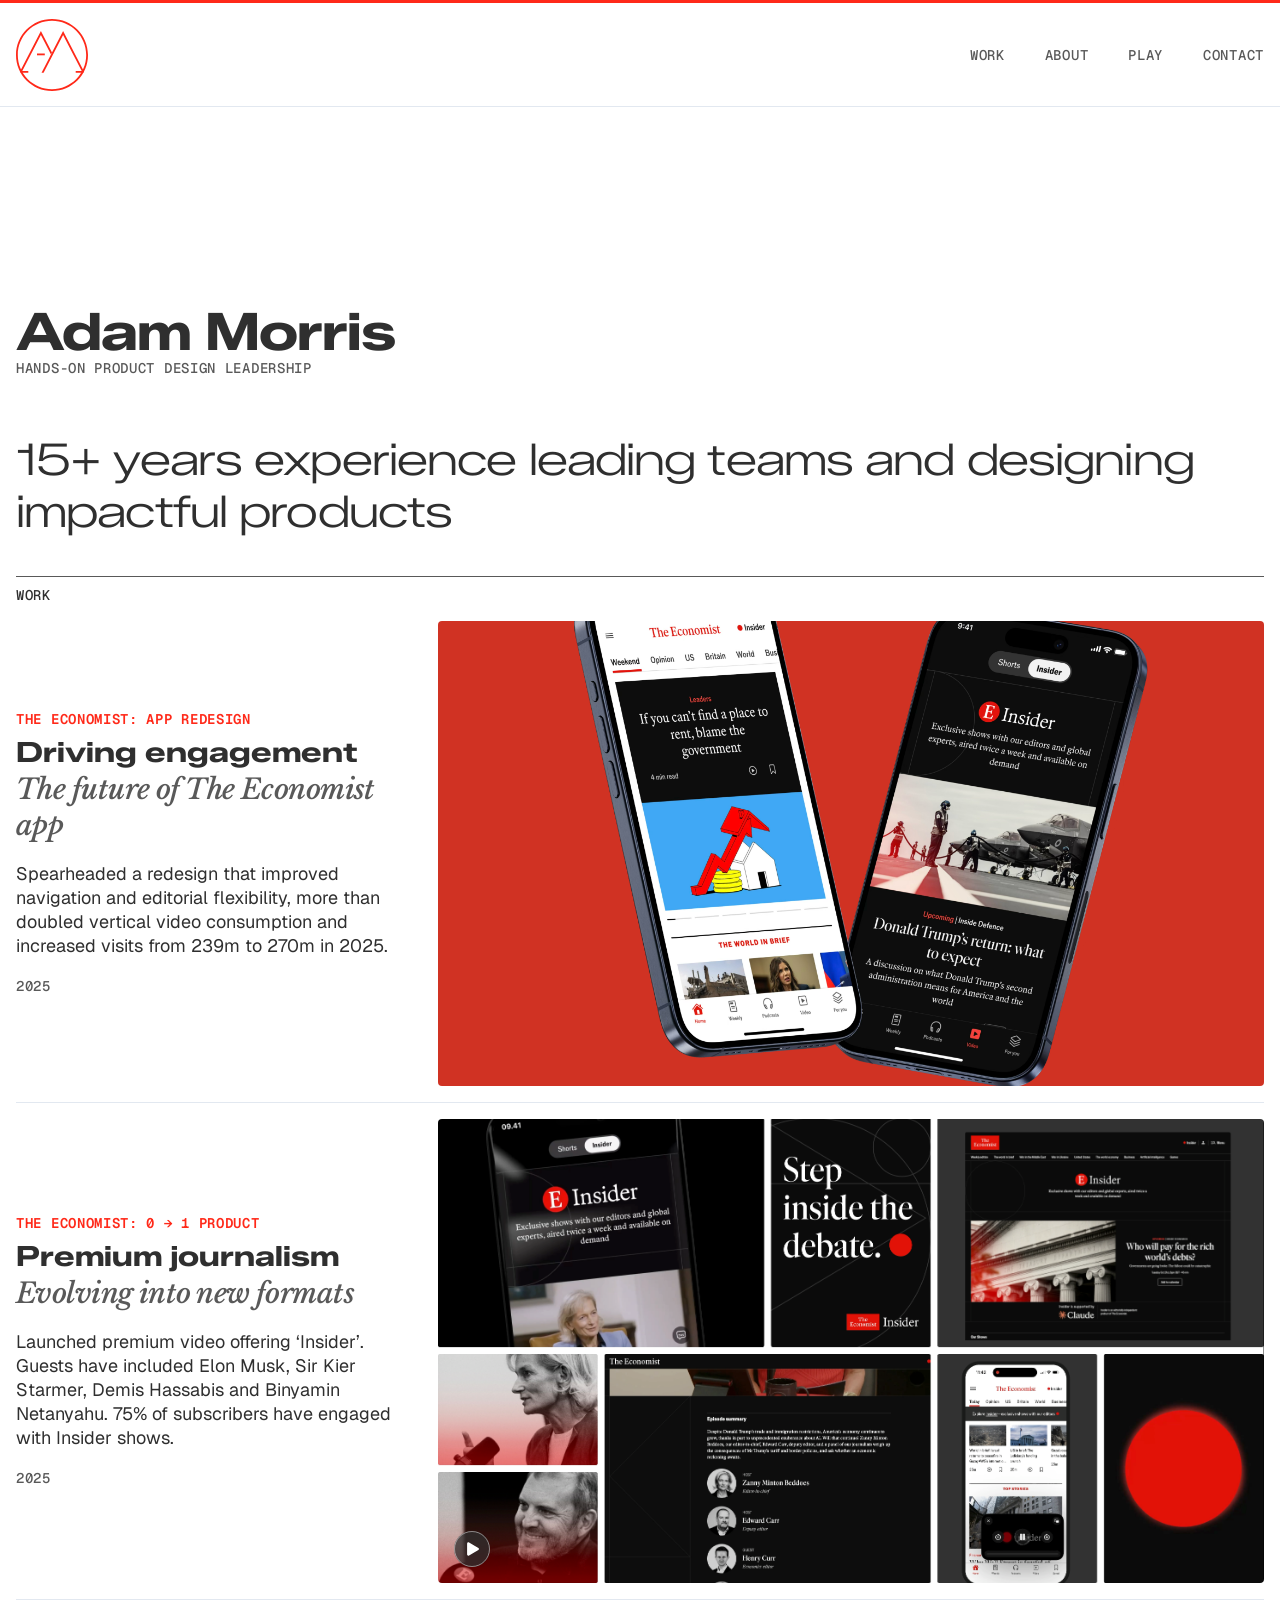
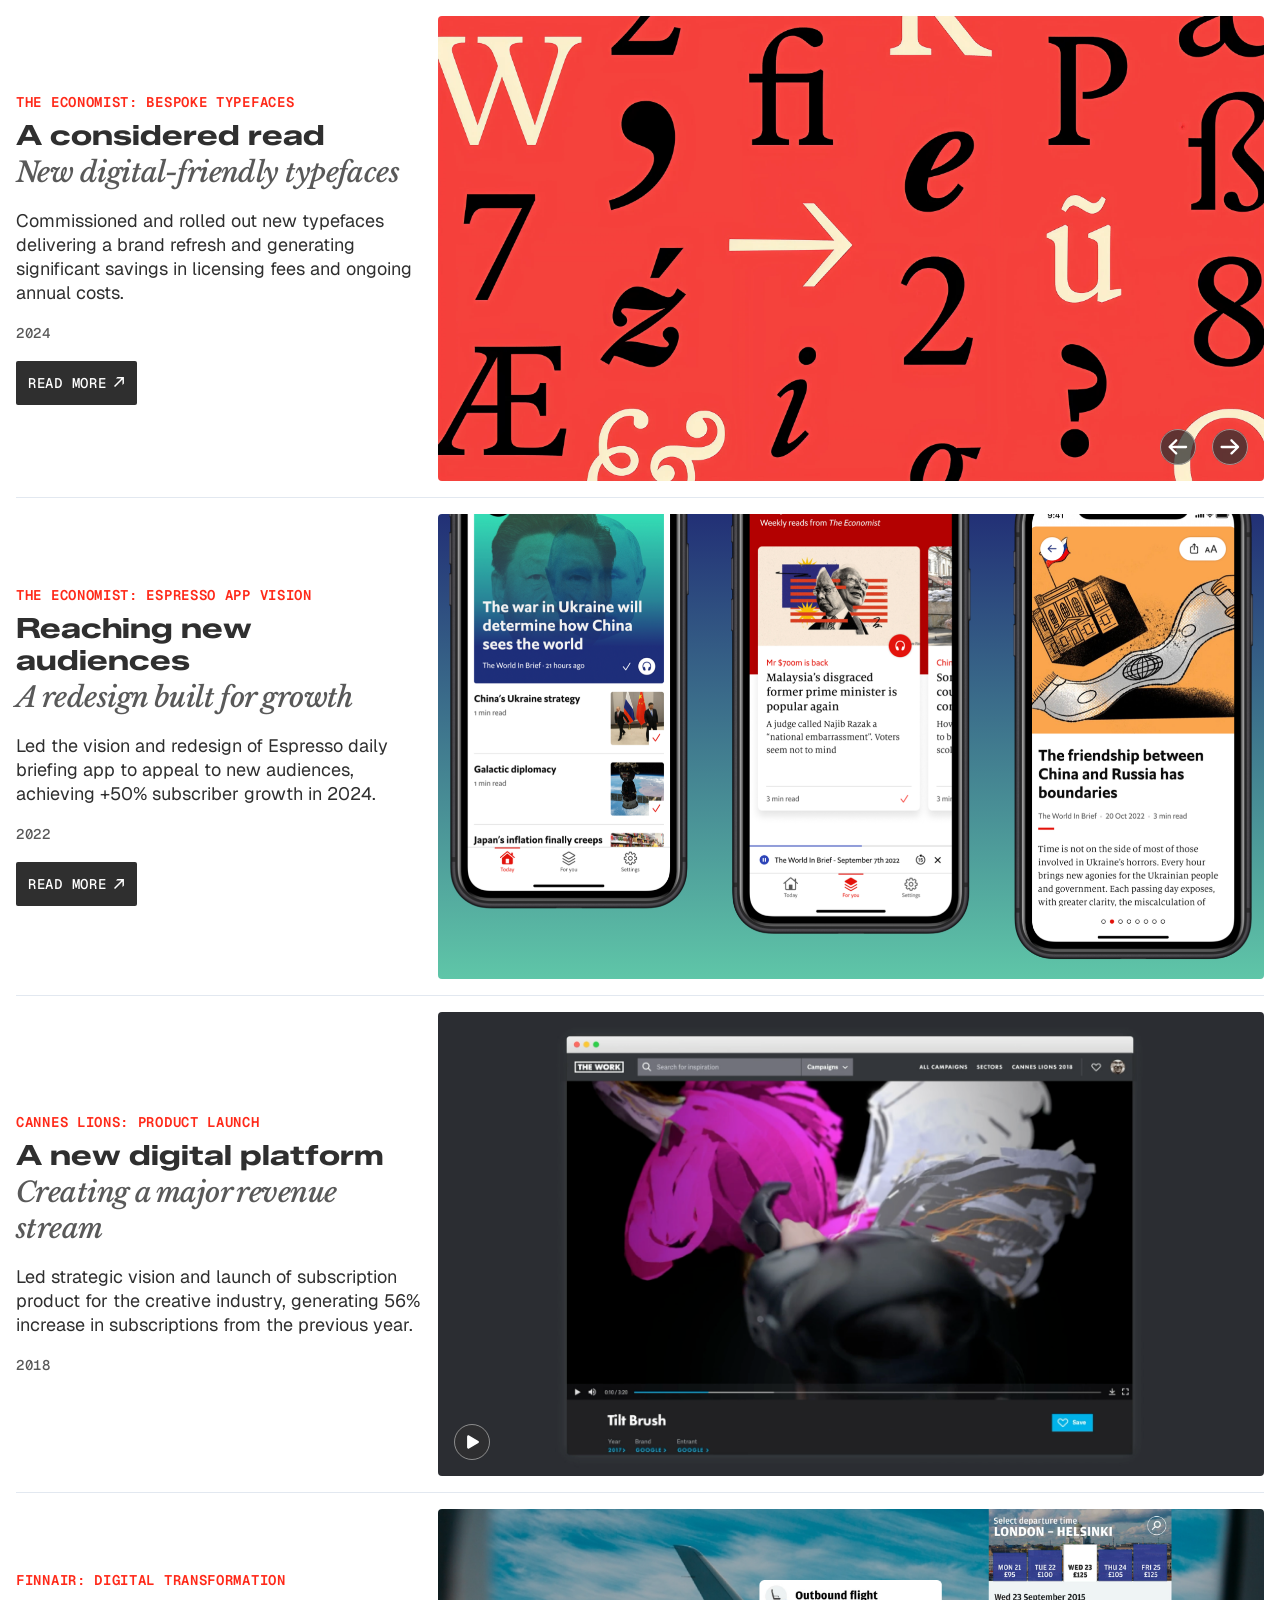
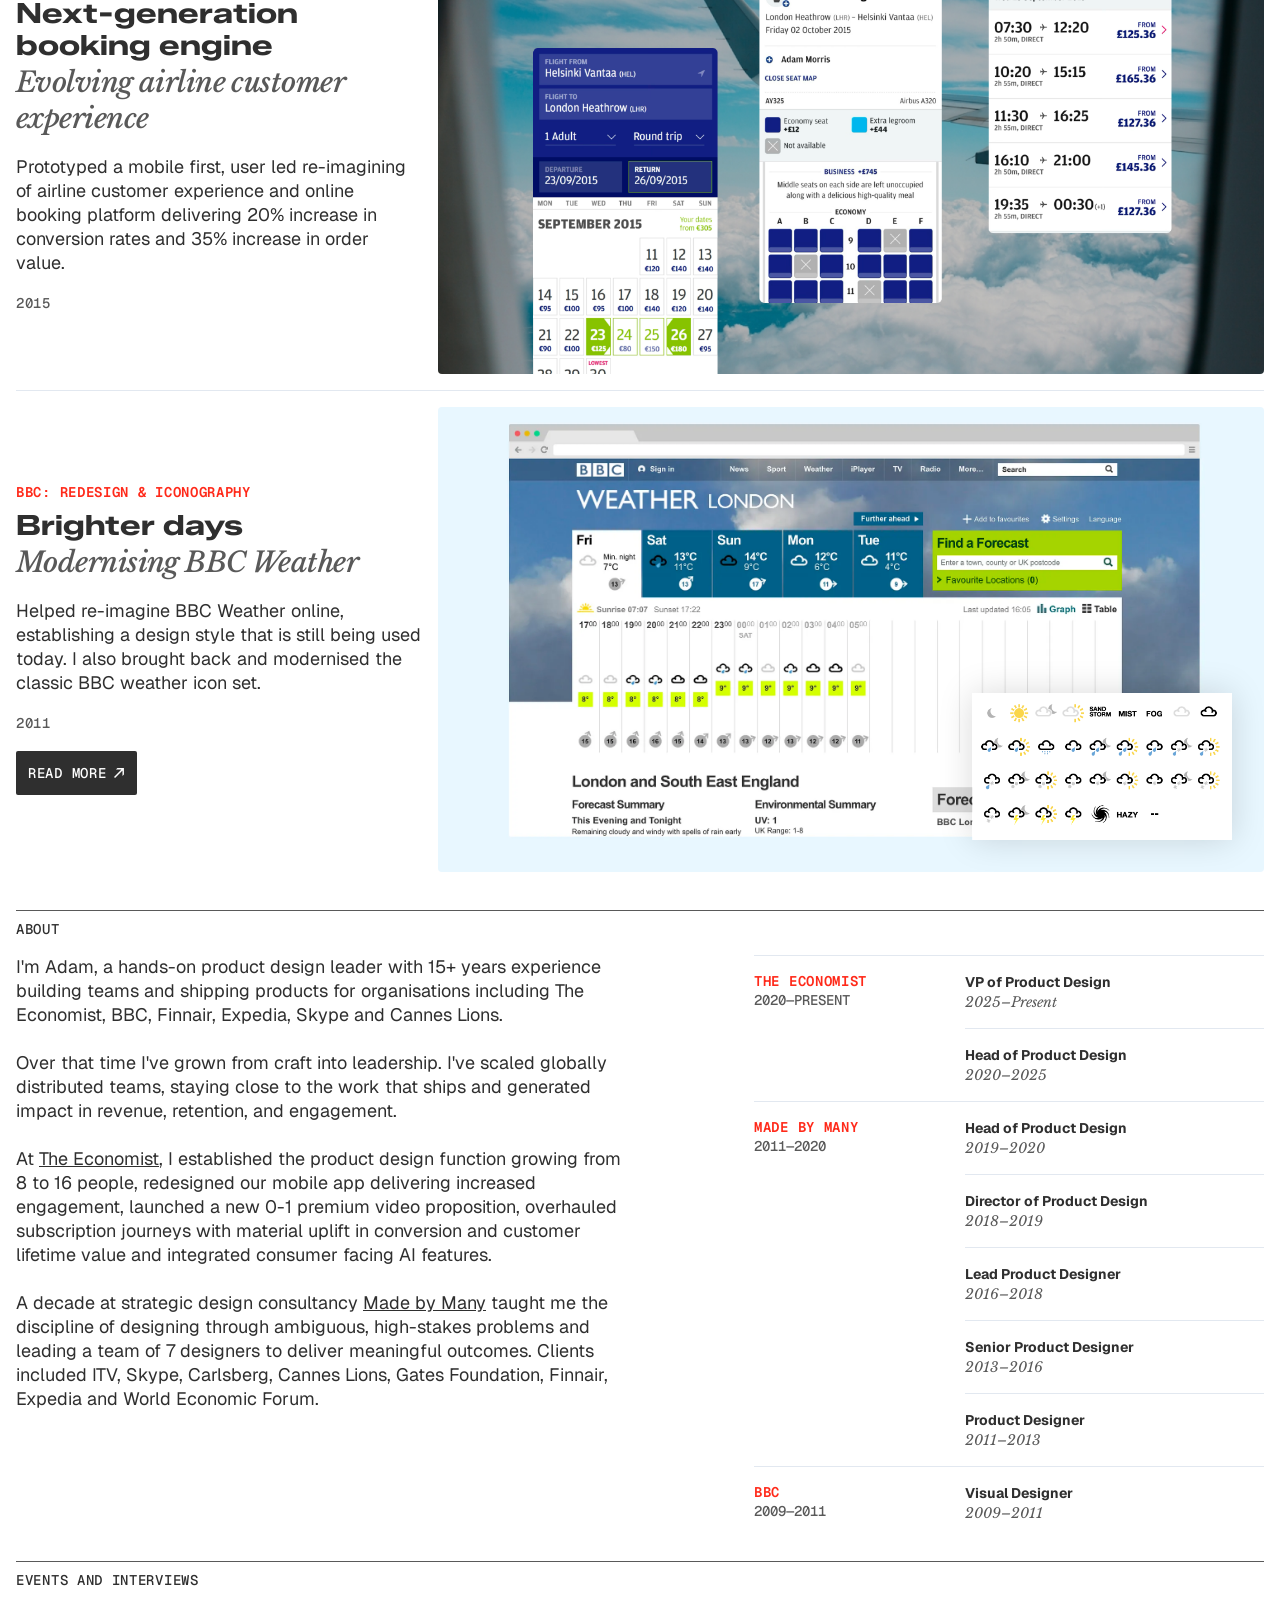
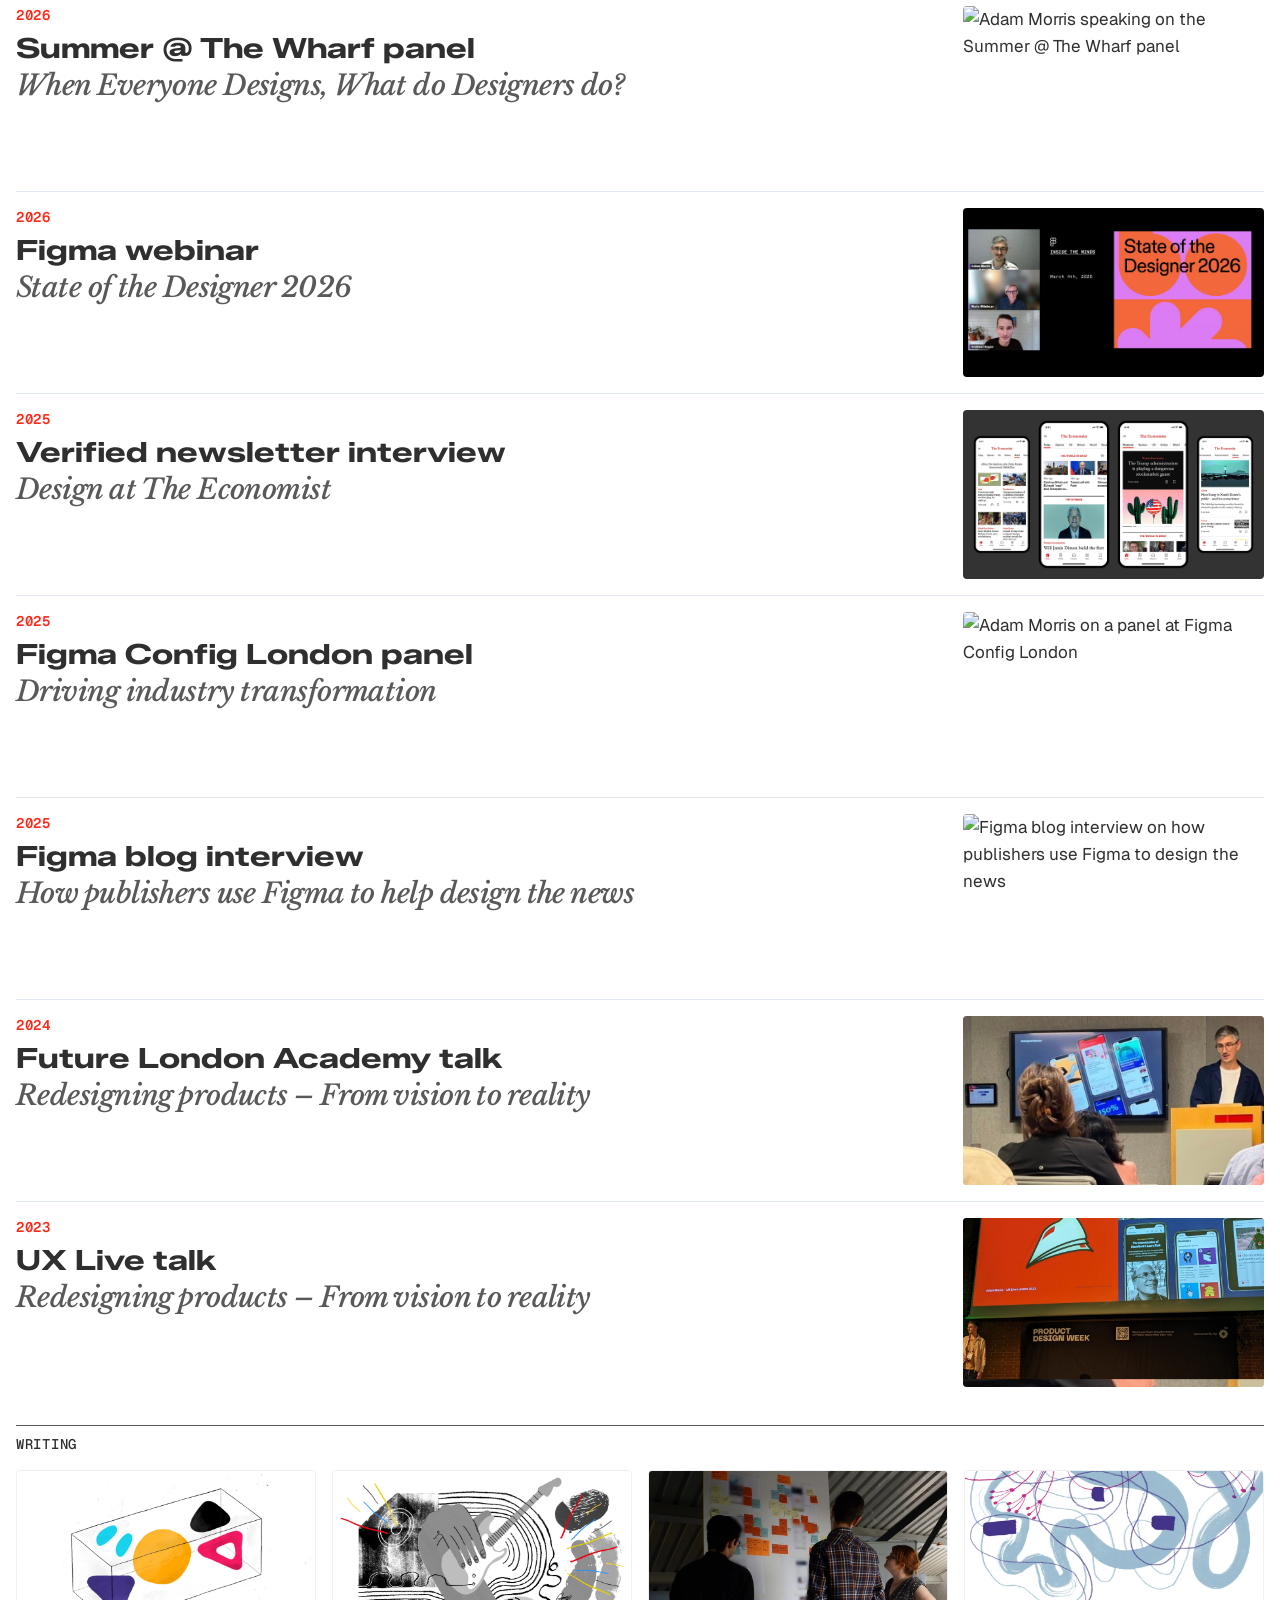
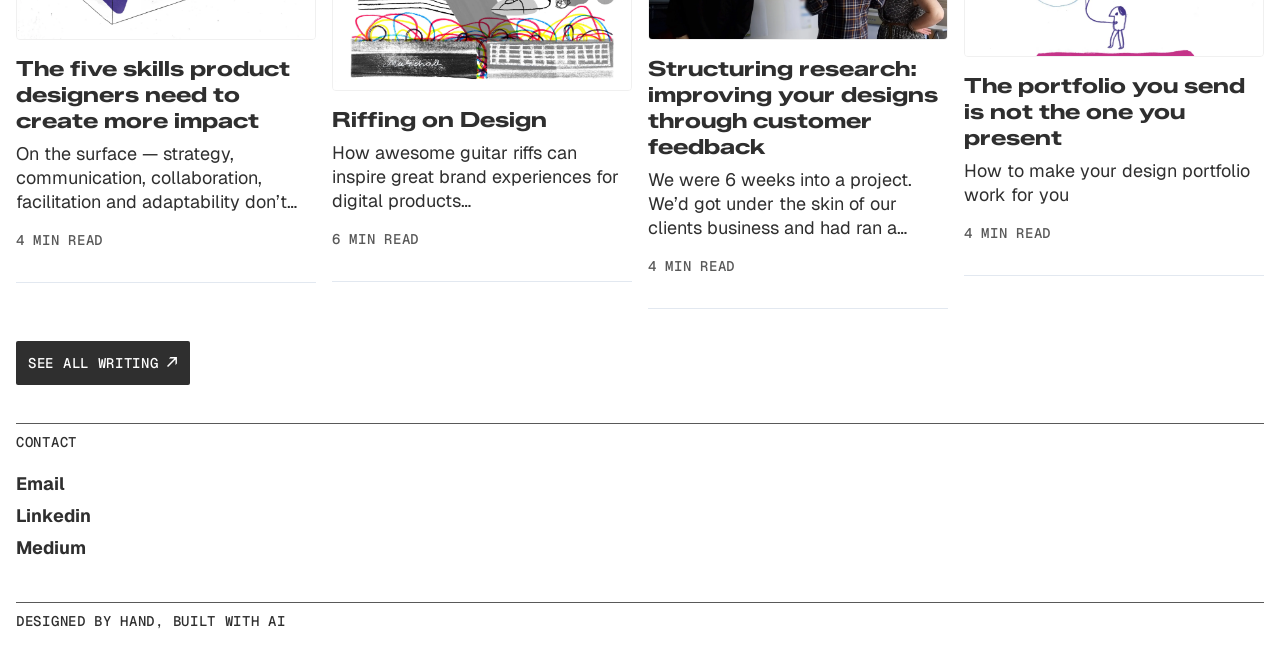
==== commit e844da5f: "Merge pull request #8 from adamrmorris/use-figma-arrow-icon-and-kicker-color Update hero headline an" ====
--- a/index.html
+++ b/index.html
@@ -5,9 +5,10 @@
     <meta name="viewport" content="width=device-width, initial-scale=1.0" />
     <meta
       name="description"
-      content="Personal portfolio of Adam Morris — designer, developer, and builder. Connect on LinkedIn."
+      content="Adam Morris is a hands-on product design leader with 15+ years building and scaling design teams at The Economist, BBC, Finnair, and Made by Many."
     />
     <meta name="theme-color" content="#0f172a" />
+    <link rel="canonical" href="https://adammorrisdesign.com/" />
 
     <!-- Google tag (gtag.js) -->
     <script async src="https://www.googletagmanager.com/gtag/js?id=G-D5088R6ZEH"></script>
@@ -20,21 +21,25 @@
       gtag("config", "G-D5088R6ZEH");
     </script>
 
-    <meta property="og:title" content="Adam Morris — Portfolio" />
+    <meta property="og:title" content="Adam Morris — Product Design Leader" />
     <meta
       property="og:description"
-      content="Personal portfolio of Adam Morris — designer, developer, and builder."
+      content="Hands-on product design leadership. 15+ years building and scaling design teams at The Economist, BBC, Finnair, and Made by Many."
     />
     <meta property="og:type" content="website" />
-    <meta property="og:url" content="https://example.com/" />
+    <meta property="og:url" content="https://adammorrisdesign.com/" />
+    <meta property="og:image" content="https://adammorrisdesign.com/assets/og-image.png" />
+    <meta property="og:image:width" content="1200" />
+    <meta property="og:image:height" content="630" />
     <meta property="og:locale" content="en_US" />
 
-    <meta name="twitter:card" content="summary" />
-    <meta name="twitter:title" content="Adam Morris — Portfolio" />
+    <meta name="twitter:card" content="summary_large_image" />
+    <meta name="twitter:title" content="Adam Morris — Product Design Leader" />
     <meta
       name="twitter:description"
-      content="Personal portfolio of Adam Morris — designer, developer, and builder."
+      content="Hands-on product design leadership. 15+ years building and scaling design teams at The Economist, BBC, Finnair, and Made by Many."
     />
+    <meta name="twitter:image" content="https://adammorrisdesign.com/assets/og-image.png" />
 
     <link rel="icon" href="assets/favicon.svg" type="image/svg+xml" />
     <link rel="preconnect" href="https://fonts.googleapis.com" />
@@ -57,7 +62,23 @@
     />
     <link rel="stylesheet" href="css/styles.css" />
 
-    <title>Adam Morris — Portfolio</title>
+    <title>Adam Morris — Product Design Leader | Portfolio</title>
+
+    <script type="application/ld+json">
+      {
+        "@context": "https://schema.org",
+        "@type": "Person",
+        "name": "Adam Morris",
+        "url": "https://adammorrisdesign.com/",
+        "jobTitle": "VP of Product Design",
+        "worksFor": {
+          "@type": "Organization",
+          "name": "The Economist"
+        },
+        "description": "Hands-on product design leader with 15+ years experience building and scaling high-performing design teams.",
+        "sameAs": ["https://www.linkedin.com/in/adamrmorris/"]
+      }
+    </script>
   </head>
   <body>
     <a class="skip-link" href="#main">Skip to main content</a>
@@ -120,7 +141,7 @@
             <img
               class="teaser__img"
               src="assets/figma/work-1.png"
-              alt=""
+              alt="Screenshot of The Economist app home feed after the 2025 redesign"
               data-parallax
             />
           </div>
@@ -208,17 +229,17 @@
             <img
               class="teaser__img teaser__img--slide is-active"
               src="assets/figma/work-3.png"
-              alt=""
+              alt="Specimen of The Economist's bespoke digital typeface"
             />
             <img
               class="teaser__img teaser__img--slide"
               src="assets/figma/work-3-2.png"
-              alt=""
+              alt="The Economist bespoke typeface shown in headline use"
             />
             <img
               class="teaser__img teaser__img--slide"
               src="assets/figma/work-3-3.png"
-              alt=""
+              alt="The Economist bespoke typeface shown in body-text use"
             />
             <div class="teaser__pager">
               <button class="teaser__pager-btn teaser__pager-btn--prev" type="button" aria-label="Previous image" data-carousel-prev>
@@ -279,7 +300,7 @@
             >
           </div>
           <div class="teaser__media teaser__media--espresso">
-            <img class="teaser__img" src="assets/figma/espresso.002.png" alt="" data-parallax />
+            <img class="teaser__img" src="assets/figma/espresso.002.png" alt="Screenshot of the redesigned Economist Espresso daily briefing app" data-parallax />
           </div>
         </article>
 
@@ -346,7 +367,7 @@
             <p class="teaser__year">2015</p>
           </div>
           <div class="teaser__media">
-            <img class="teaser__img" src="assets/figma/finnair.png" alt="" />
+            <img class="teaser__img" src="assets/figma/finnair.png" alt="Screenshot of the redesigned Finnair mobile booking engine" />
           </div>
         </article>
 
@@ -384,7 +405,7 @@
             >
           </div>
           <div class="teaser__media">
-            <img class="teaser__img" src="assets/figma/work-5.png" alt="" />
+            <img class="teaser__img" src="assets/figma/work-5.png" alt="Screenshot of the redesigned BBC Weather website" />
             <img class="teaser__overlay" src="assets/figma/weather-icons.png" alt="" aria-hidden="true" />
           </div>
         </article>
@@ -529,7 +550,7 @@
             </div>
           </div>
           <div class="list-teaser__media">
-            <img class="list-teaser__img" src="assets/figma/event-1.png" alt="" />
+            <img class="list-teaser__img" src="assets/figma/event-1.png" alt="Adam Morris speaking on the Summer @ The Wharf panel" />
           </div>
           <a
             class="list-teaser__link"
@@ -552,7 +573,7 @@
             </div>
           </div>
           <div class="list-teaser__media list-teaser__media--black">
-            <img class="list-teaser__img list-teaser__img--contain" src="assets/figma/event-2.png" alt="" />
+            <img class="list-teaser__img list-teaser__img--contain" src="assets/figma/event-2.png" alt="Figma State of the Designer 2026 webinar" />
           </div>
           <a
             class="list-teaser__link"
@@ -575,7 +596,7 @@
             </div>
           </div>
           <div class="list-teaser__media">
-            <img class="list-teaser__img" src="assets/figma/event-3.png" alt="" />
+            <img class="list-teaser__img" src="assets/figma/event-3.png" alt="Adam Morris interviewed for the Verified newsletter on design at The Economist" />
           </div>
           <a
             class="list-teaser__link"
@@ -598,7 +619,7 @@
             </div>
           </div>
           <div class="list-teaser__media">
-            <img class="list-teaser__img" src="assets/figma/event-4.png" alt="" />
+            <img class="list-teaser__img" src="assets/figma/event-4.png" alt="Adam Morris on a panel at Figma Config London" />
           </div>
           <a
             class="list-teaser__link"
@@ -621,7 +642,7 @@
             </div>
           </div>
           <div class="list-teaser__media">
-            <img class="list-teaser__img" src="assets/figma/event-5.png" alt="" />
+            <img class="list-teaser__img" src="assets/figma/event-5.png" alt="Figma blog interview on how publishers use Figma to design the news" />
           </div>
           <a
             class="list-teaser__link"
@@ -677,7 +698,7 @@
         <div class="writing-grid">
           <article class="writing-card">
             <div class="writing-card__media">
-              <img class="writing-card__img" src="assets/figma/1_bz6kzsT4T69K6hOvh-xY0Q.webp" alt="" />
+              <img class="writing-card__img" src="assets/figma/1_bz6kzsT4T69K6hOvh-xY0Q.webp" alt="Cover image for 'The five skills product designers need to create more impact'" />
             </div>
             <h3 class="writing-card__title">
               The five skills product designers need to create more impact
@@ -699,7 +720,7 @@
 
           <article class="writing-card">
             <div class="writing-card__media">
-              <img class="writing-card__img" src="assets/figma/1_mhQvCcRxE_m75LUoaoMK4Q.webp" alt="" />
+              <img class="writing-card__img" src="assets/figma/1_mhQvCcRxE_m75LUoaoMK4Q.webp" alt="Cover image for 'Riffing on Design'" />
             </div>
             <h3 class="writing-card__title">Riffing on Design</h3>
             <p class="writing-card__desc">
@@ -718,7 +739,7 @@
 
           <article class="writing-card">
             <div class="writing-card__media">
-              <img class="writing-card__img" src="assets/figma/1_4ZPJGx2Jq2vrxAH5b1_YeA.webp" alt="" />
+              <img class="writing-card__img" src="assets/figma/1_4ZPJGx2Jq2vrxAH5b1_YeA.webp" alt="Cover image for 'Structuring research: improving your designs through customer feedback'" />
             </div>
             <h3 class="writing-card__title">
               Structuring research: improving your designs through customer feedback
@@ -740,7 +761,7 @@
 
           <article class="writing-card">
             <div class="writing-card__media">
-              <img class="writing-card__img" src="assets/figma/1_rwyr8tjpDKcQzgnKTyf1bA.webp" alt="" />
+              <img class="writing-card__img" src="assets/figma/1_rwyr8tjpDKcQzgnKTyf1bA.webp" alt="Cover image for 'The portfolio you send is not the one you present'" />
             </div>
             <h3 class="writing-card__title">The portfolio you send is not the one you present</h3>
             <p class="writing-card__desc">How to make your design portfolio work for you</p>
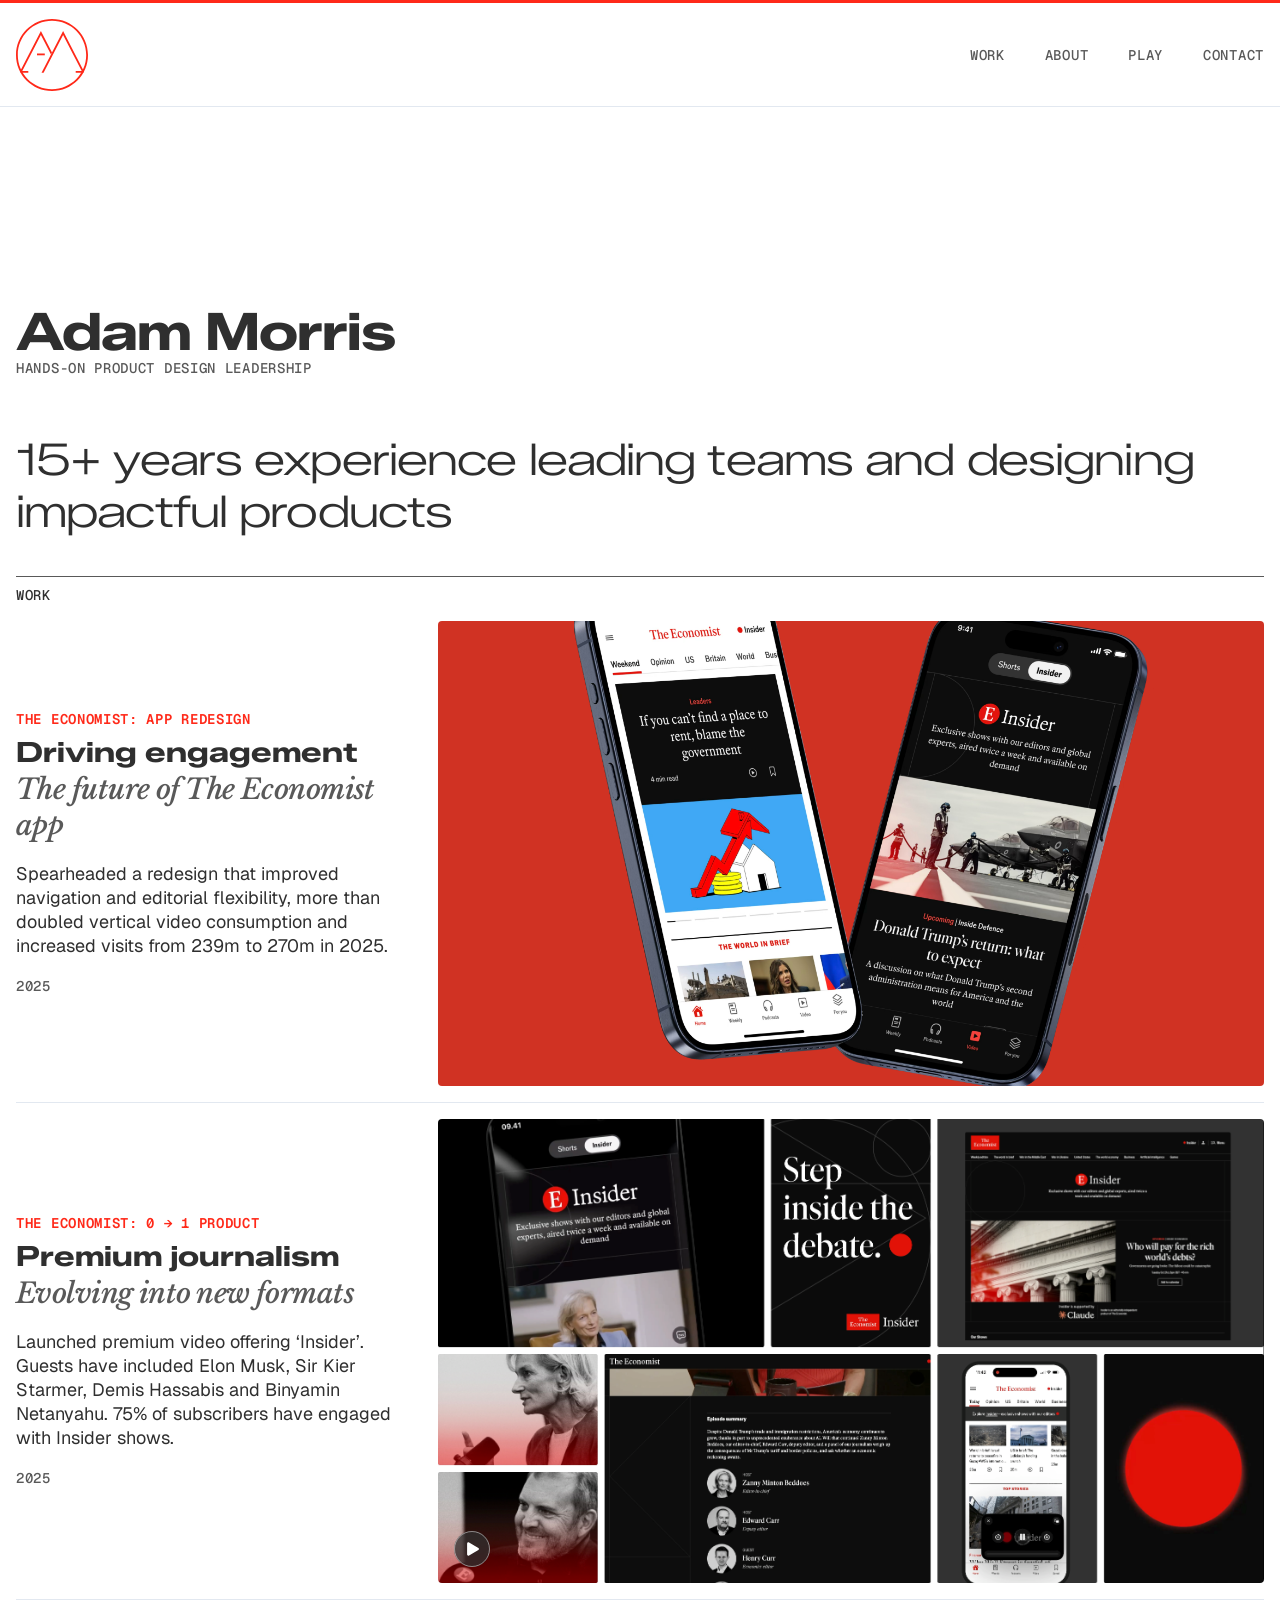
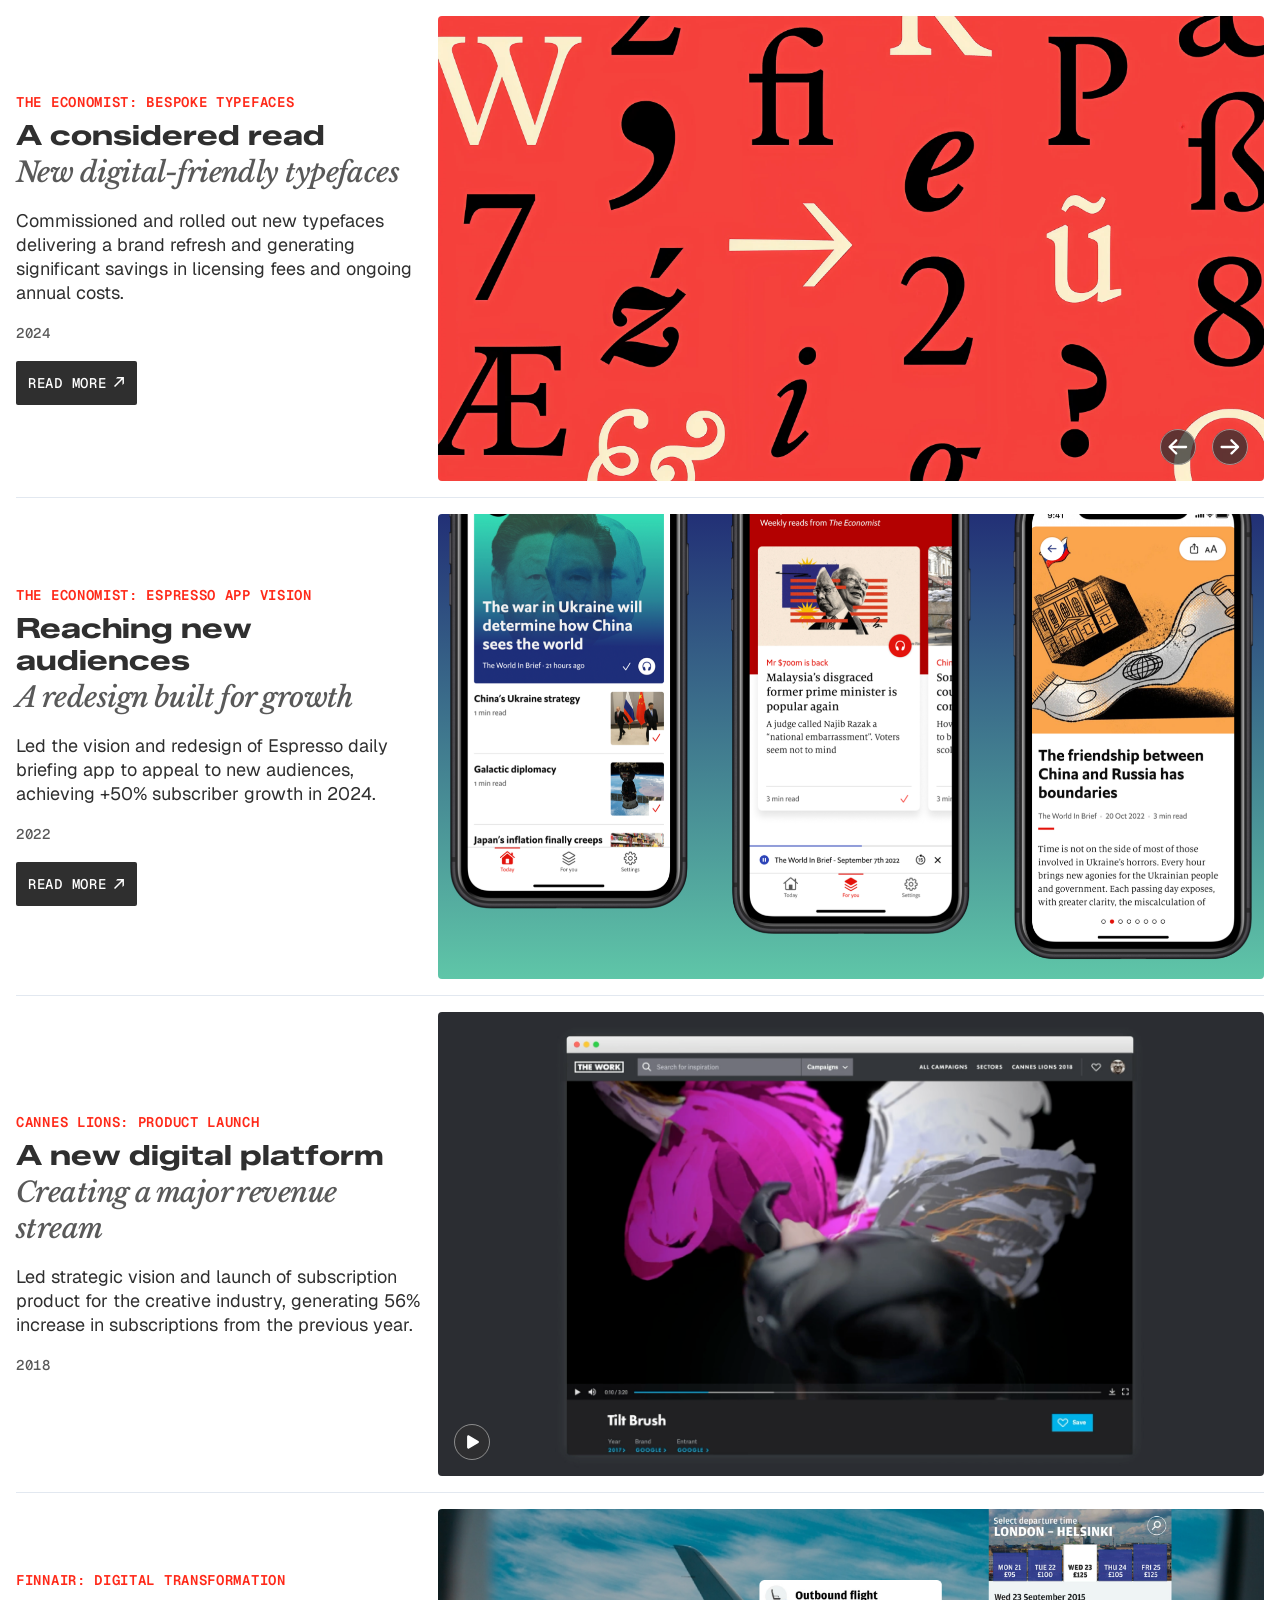
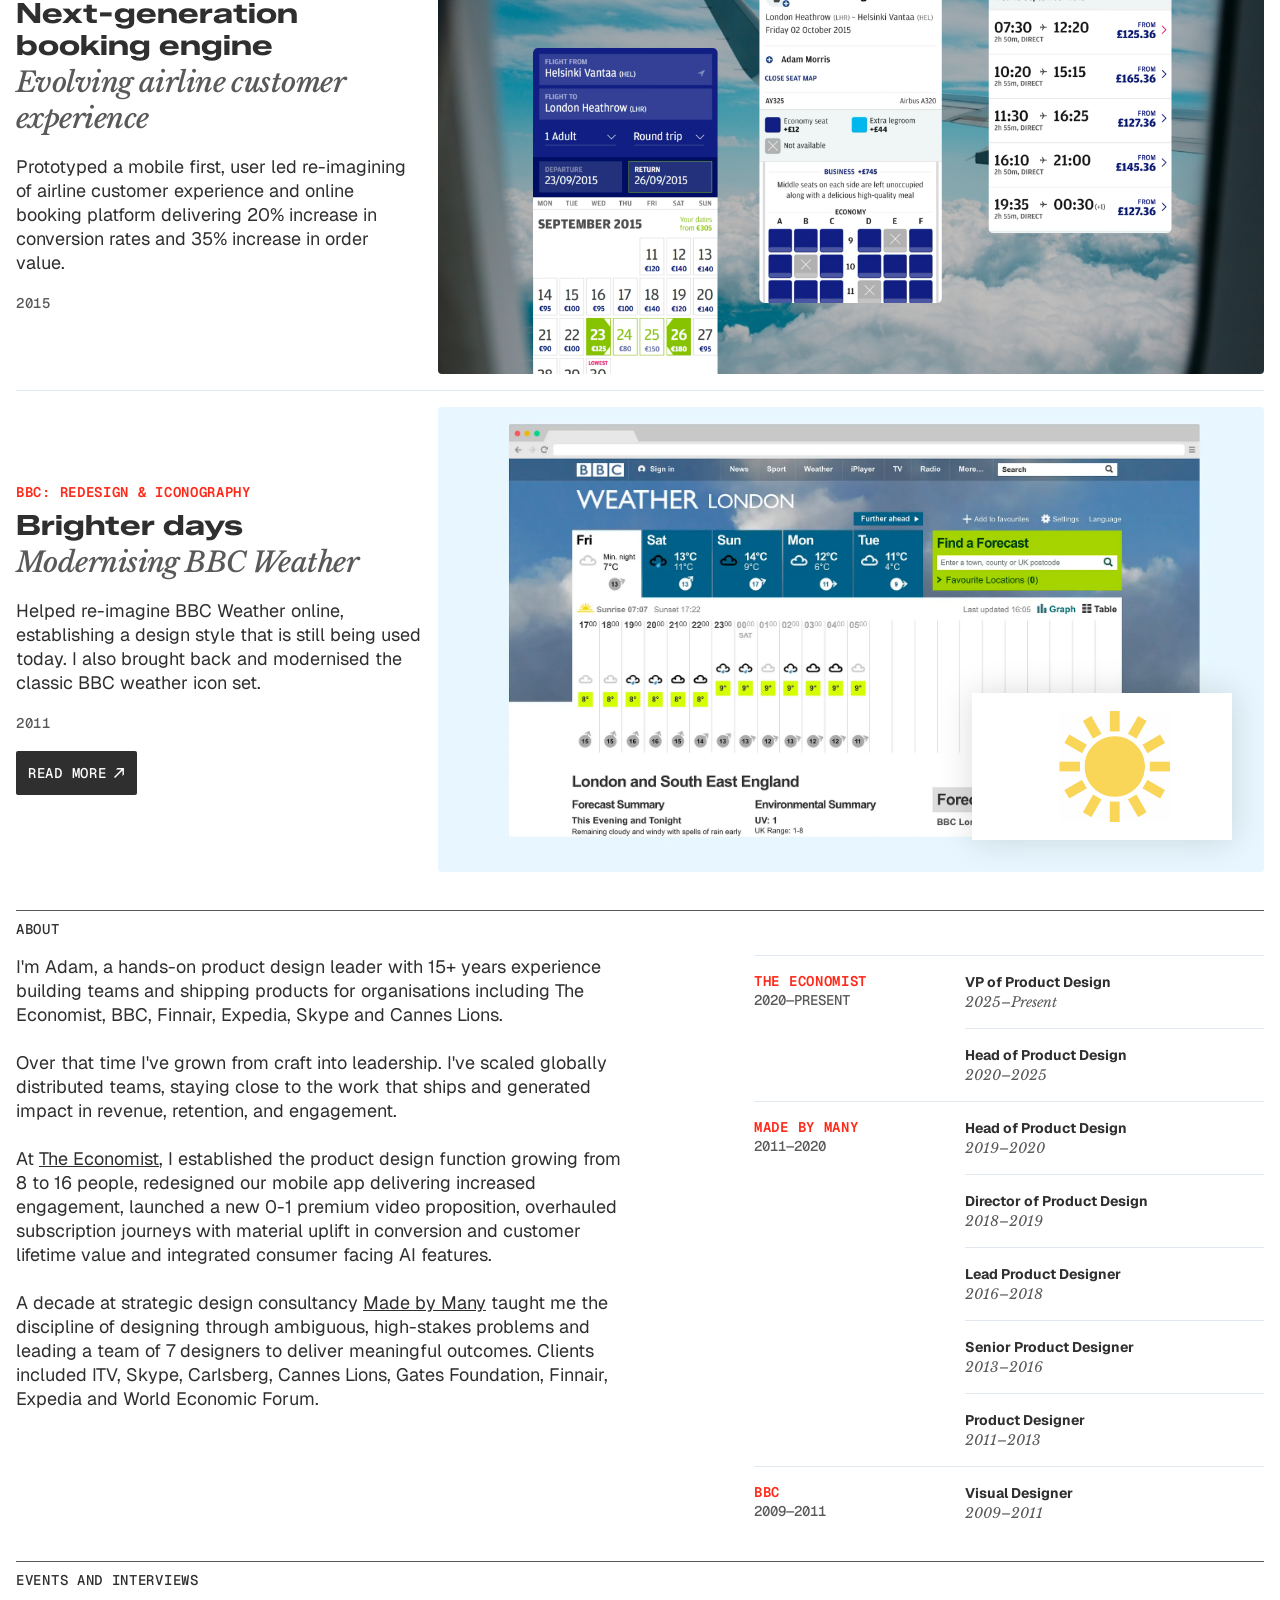
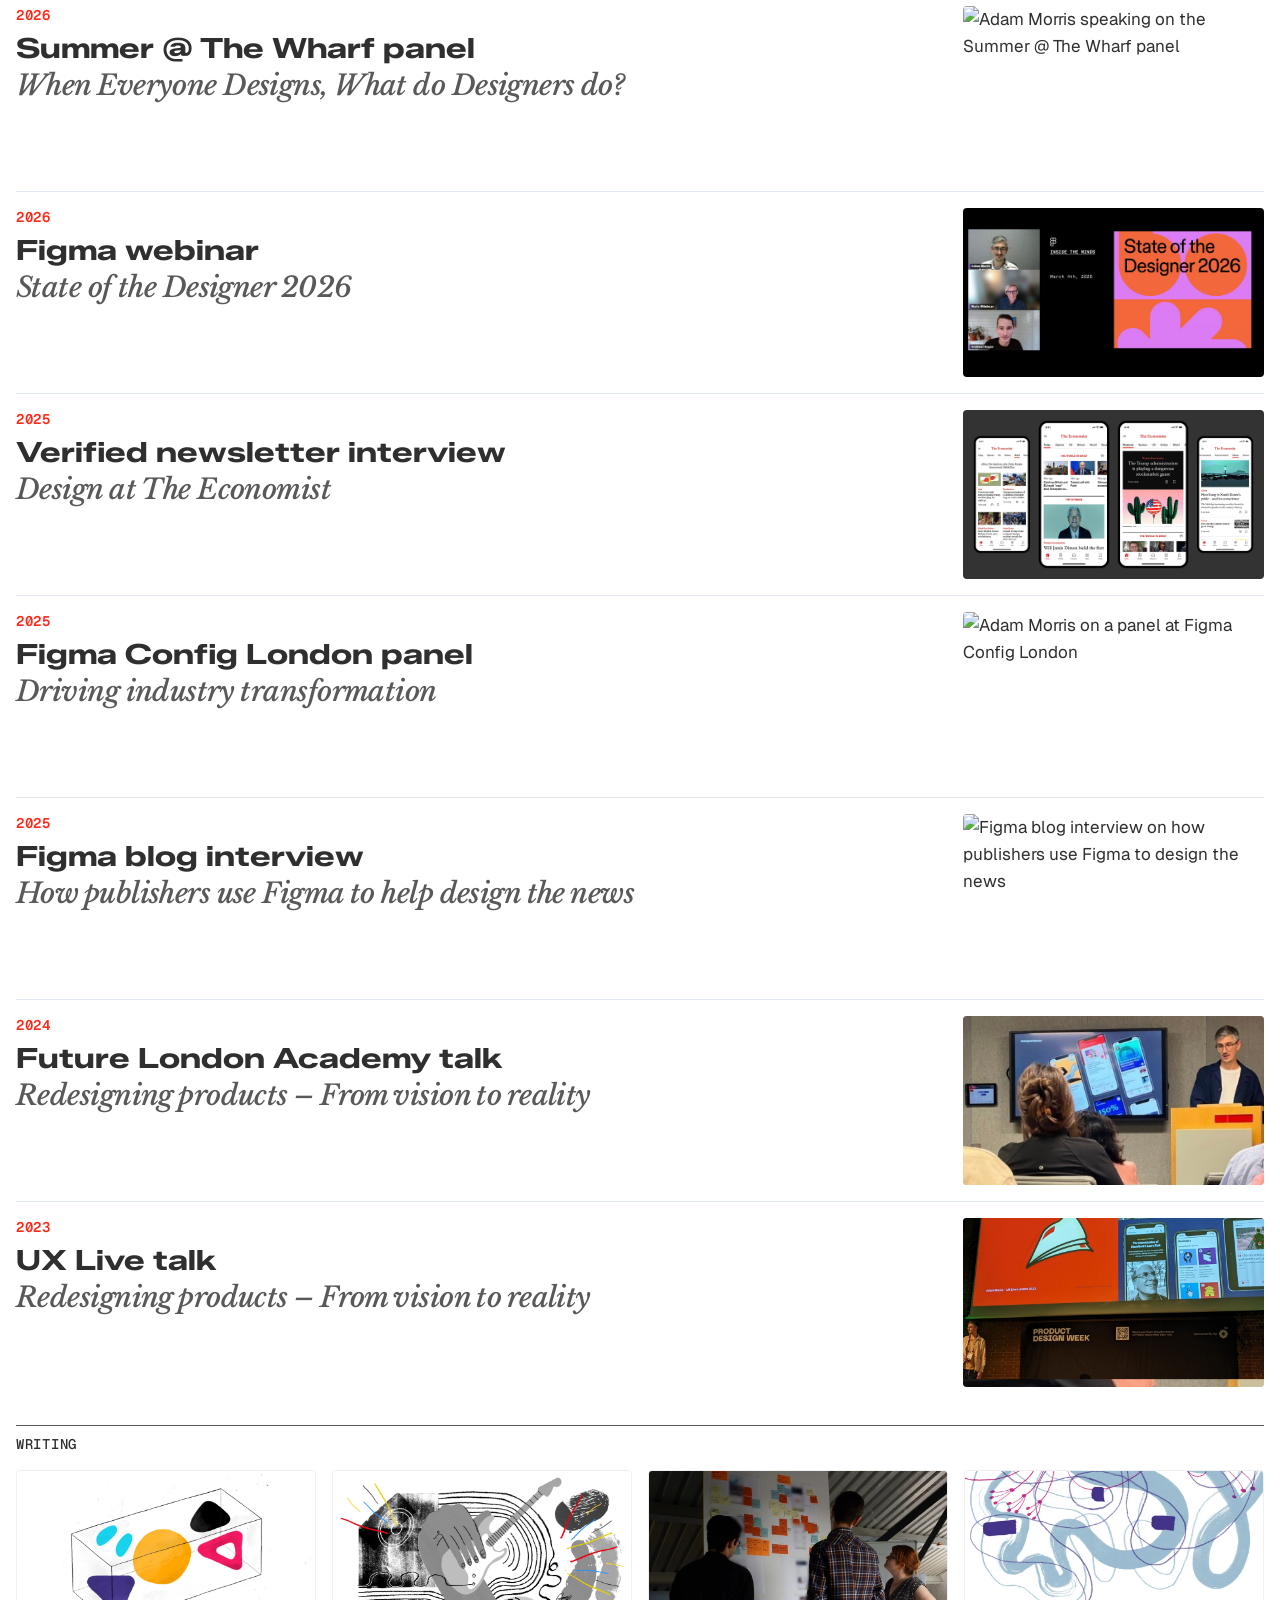
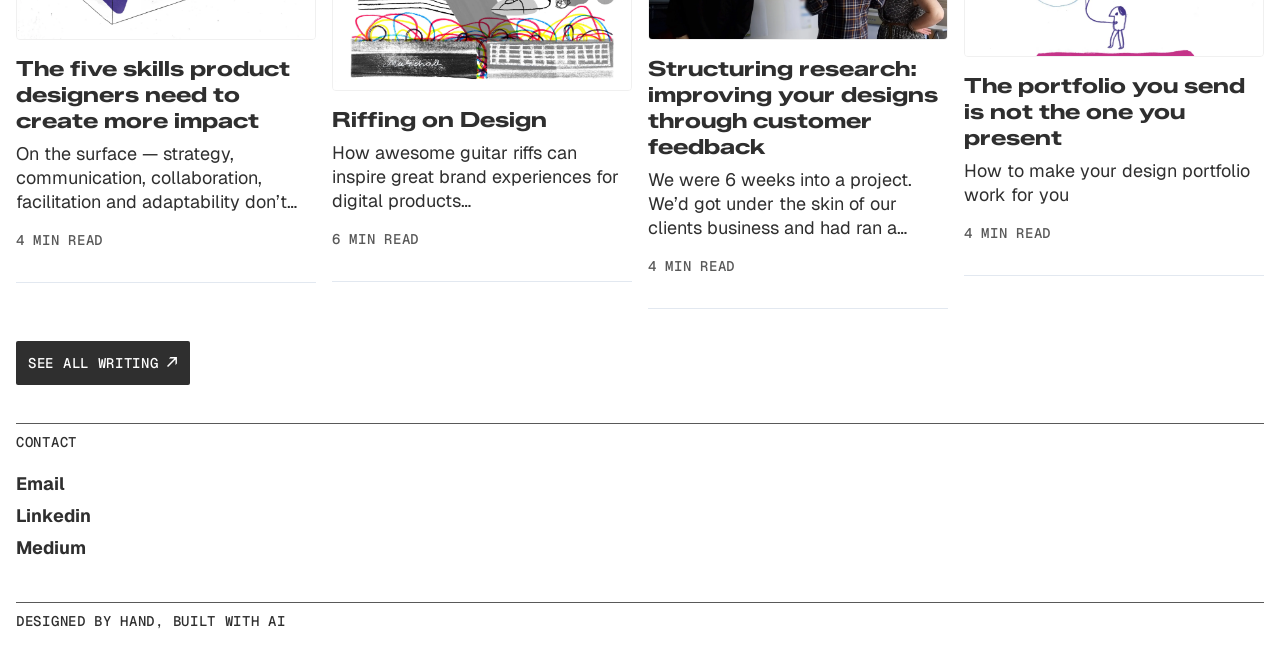
==== commit b77d8e22: "Add delayed fade-up reveal to app redesign teaser image On page load, work-1.png fades and rises int" ====
--- a/index.html
+++ b/index.html
@@ -138,12 +138,14 @@
             <p class="teaser__year">2025</p>
           </div>
           <div class="teaser__media teaser__media--red">
-            <img
-              class="teaser__img"
-              src="assets/figma/work-1.png"
-              alt="Screenshot of The Economist app home feed after the 2025 redesign"
-              data-parallax
-            />
+            <div class="teaser__img-reveal">
+              <img
+                class="teaser__img"
+                src="assets/figma/work-1.png"
+                alt="Screenshot of The Economist app home feed after the 2025 redesign"
+                data-parallax
+              />
+            </div>
           </div>
         </article>
 
--- a/css/styles.css
+++ b/css/styles.css
@@ -471,6 +471,33 @@
   }
 }
 
+.teaser__img-reveal {
+  --reveal-rise: 28px;
+  --reveal-duration: 0.75s;
+  --reveal-delay: 0.5s;
+  --reveal-ease: cubic-bezier(0.2, 0, 0, 1);
+  position: absolute;
+  inset: 0;
+  opacity: 0;
+  transform: translateY(var(--reveal-rise));
+  animation: teaserImgReveal var(--reveal-duration) var(--reveal-ease) var(--reveal-delay) forwards;
+}
+
+@keyframes teaserImgReveal {
+  to {
+    opacity: 1;
+    transform: translateY(0);
+  }
+}
+
+@media (prefers-reduced-motion: reduce) {
+  .teaser__img-reveal {
+    animation: none;
+    opacity: 1;
+    transform: none;
+  }
+}
+
 .teaser__media--black {
   background: #000;
 }
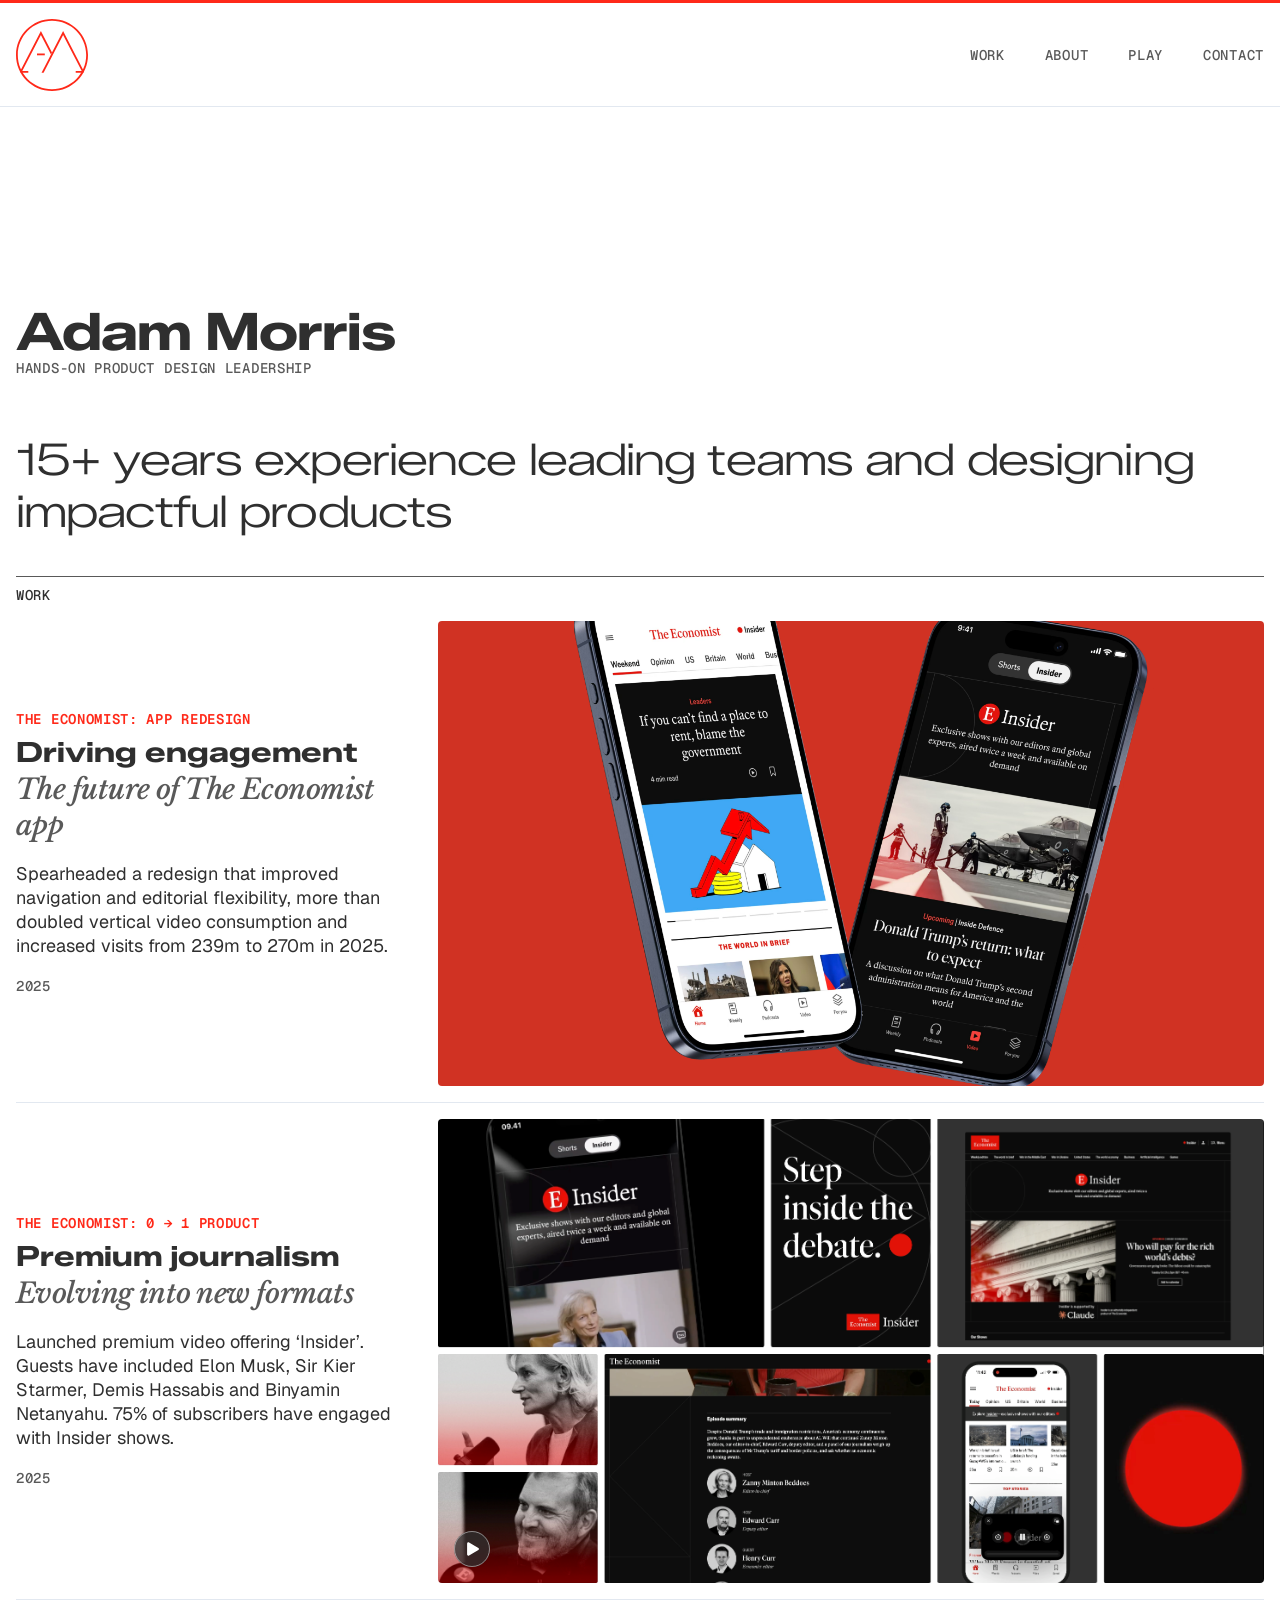
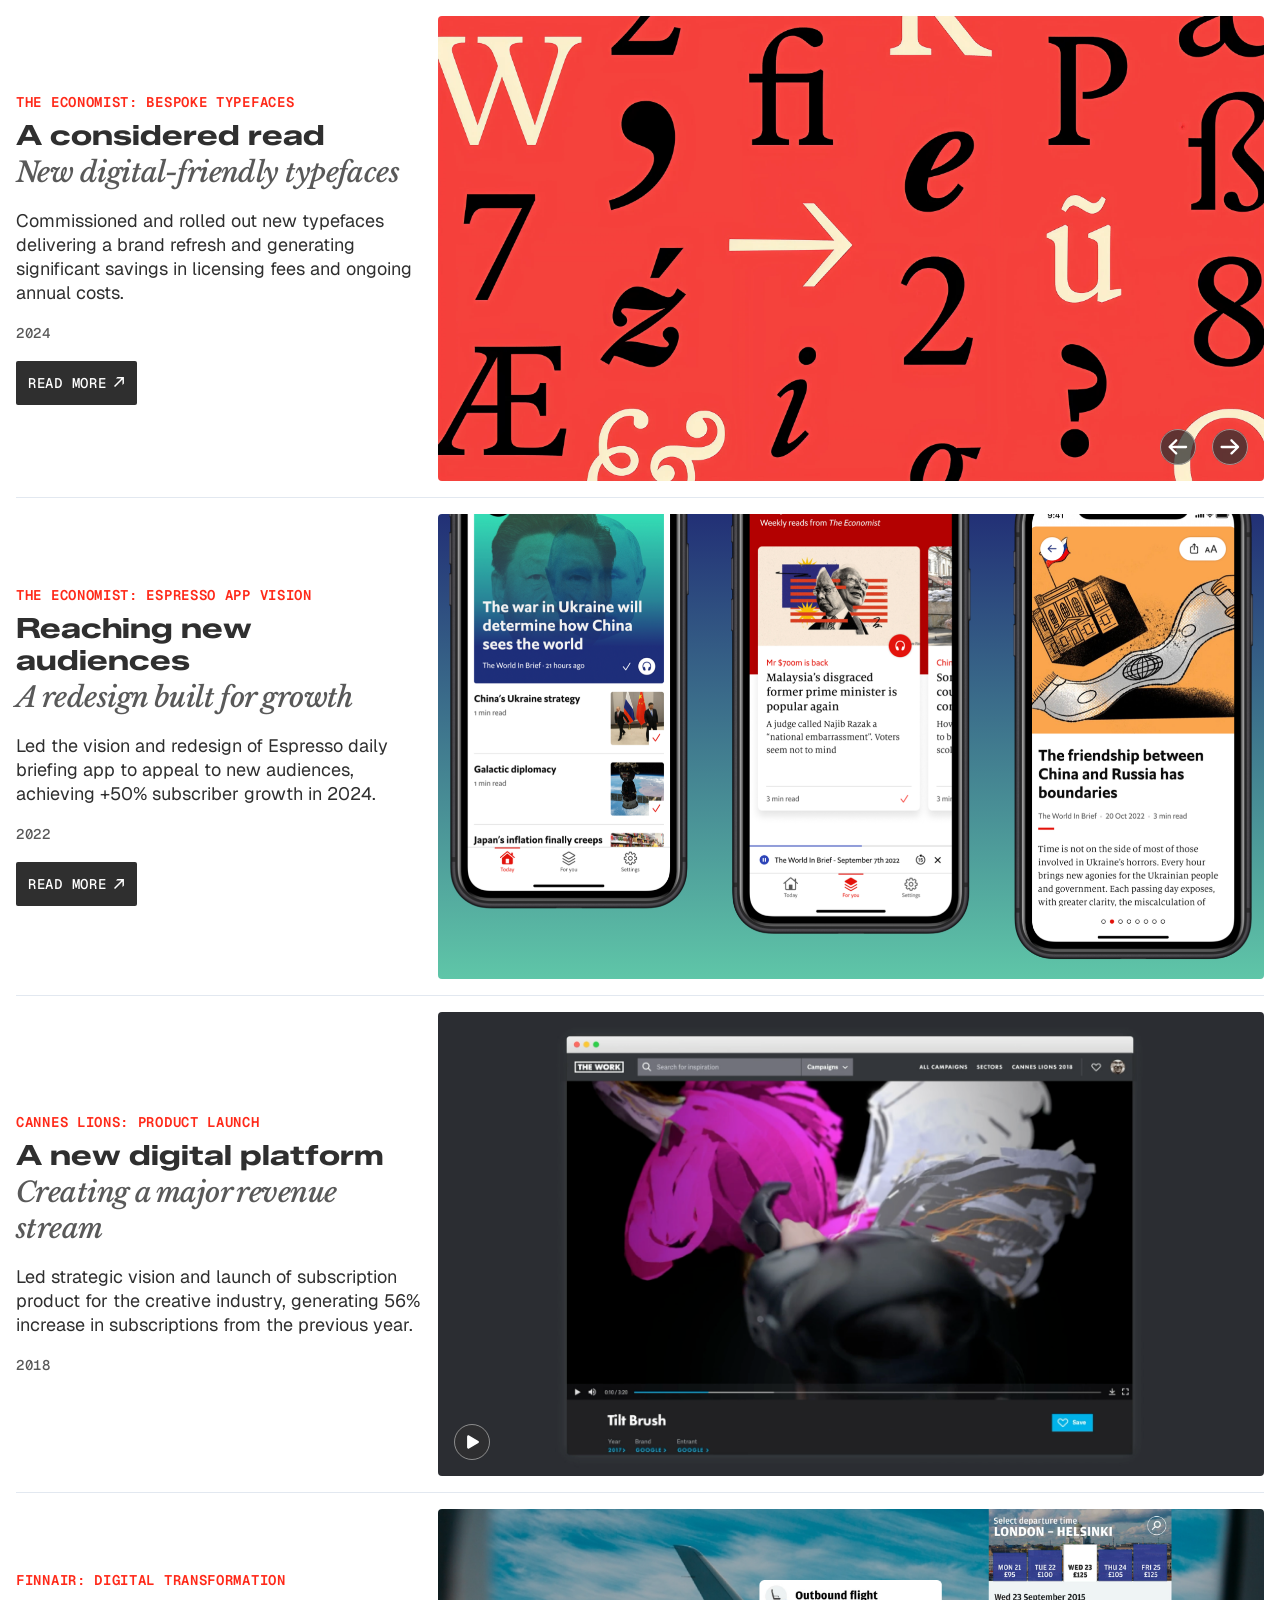
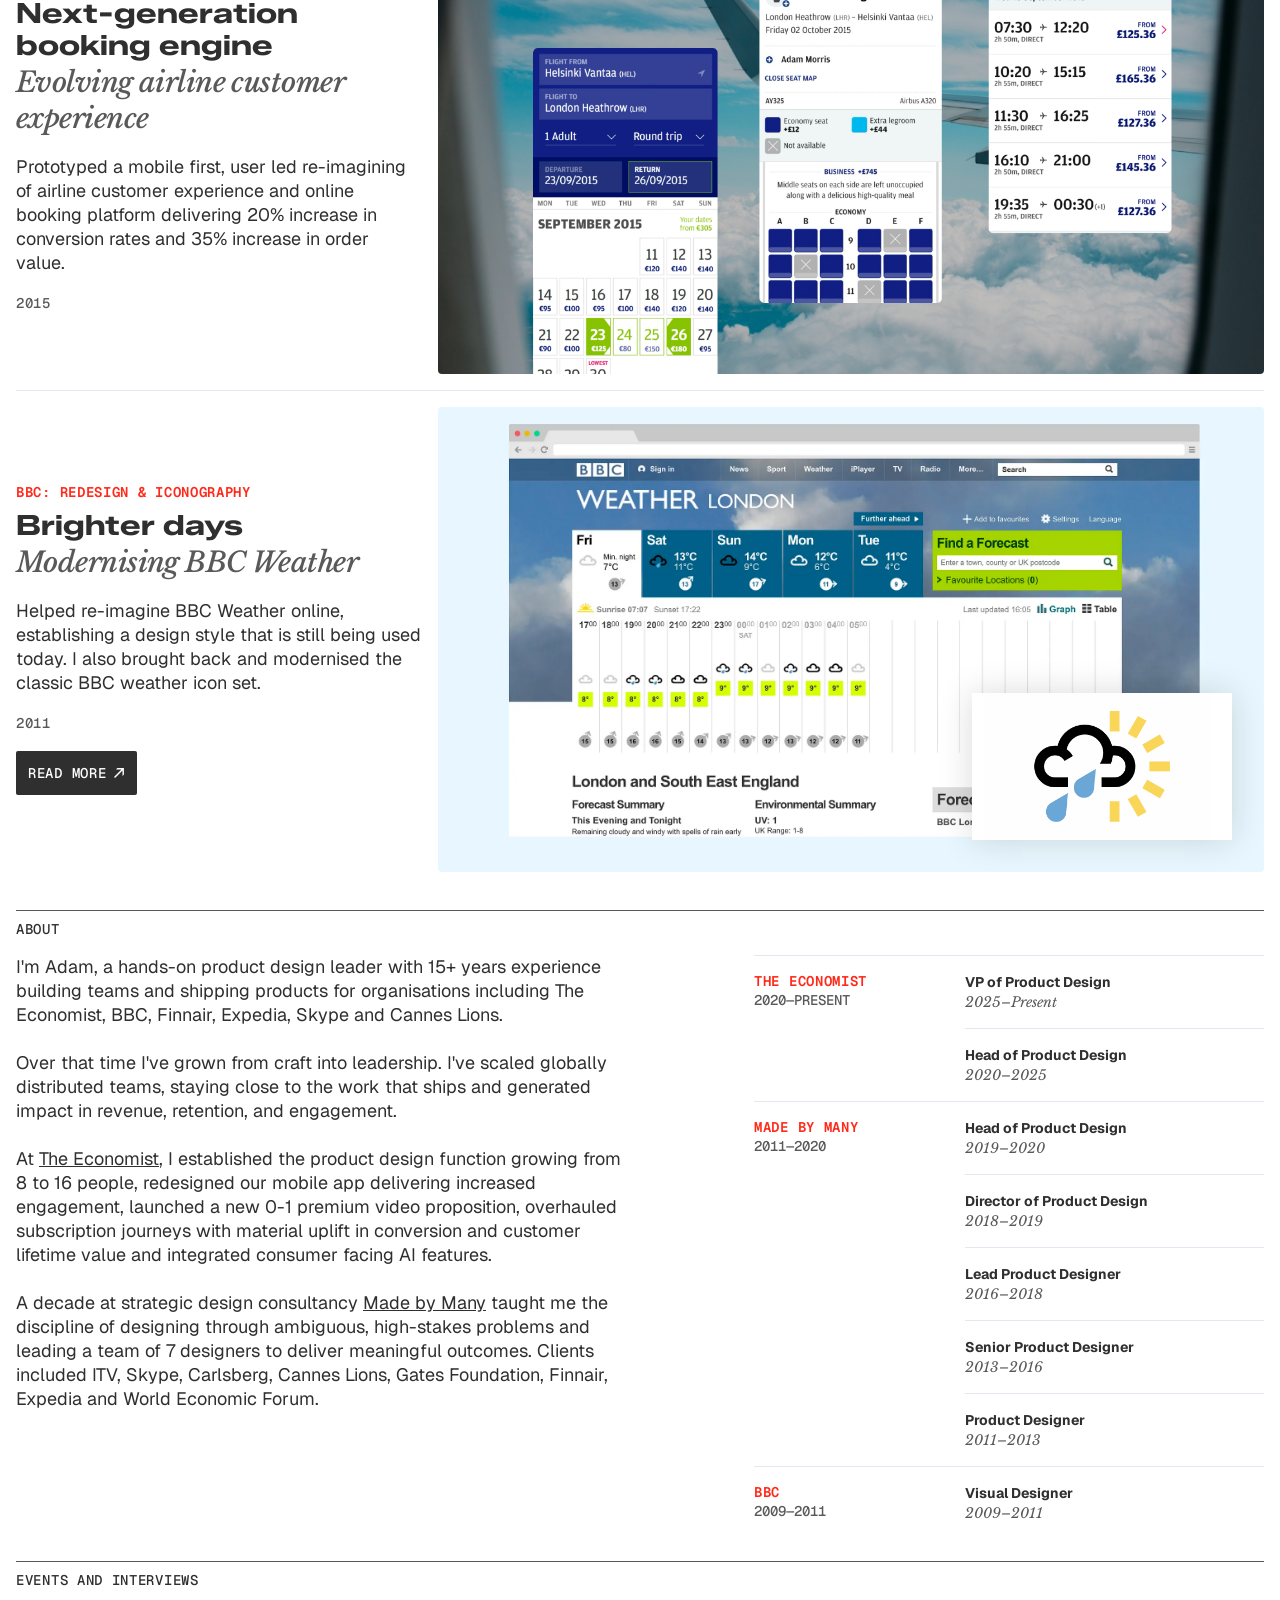
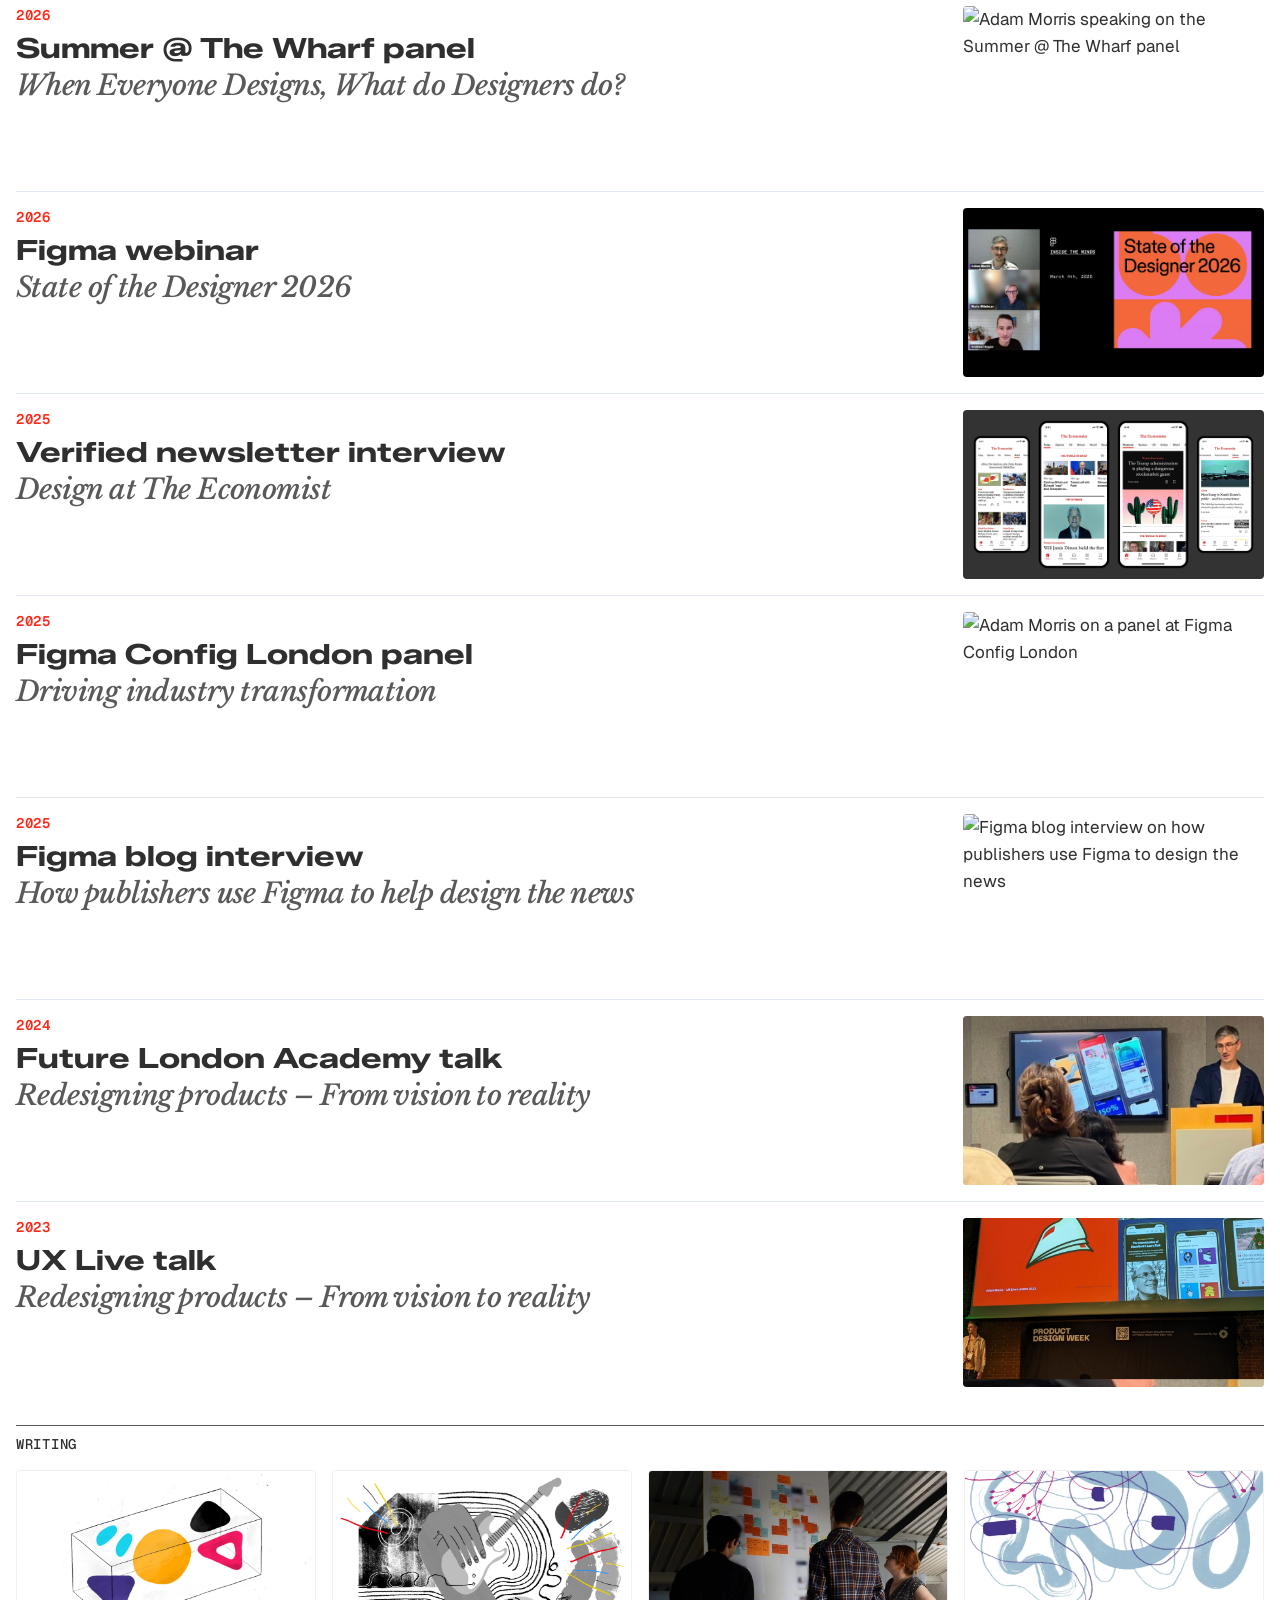
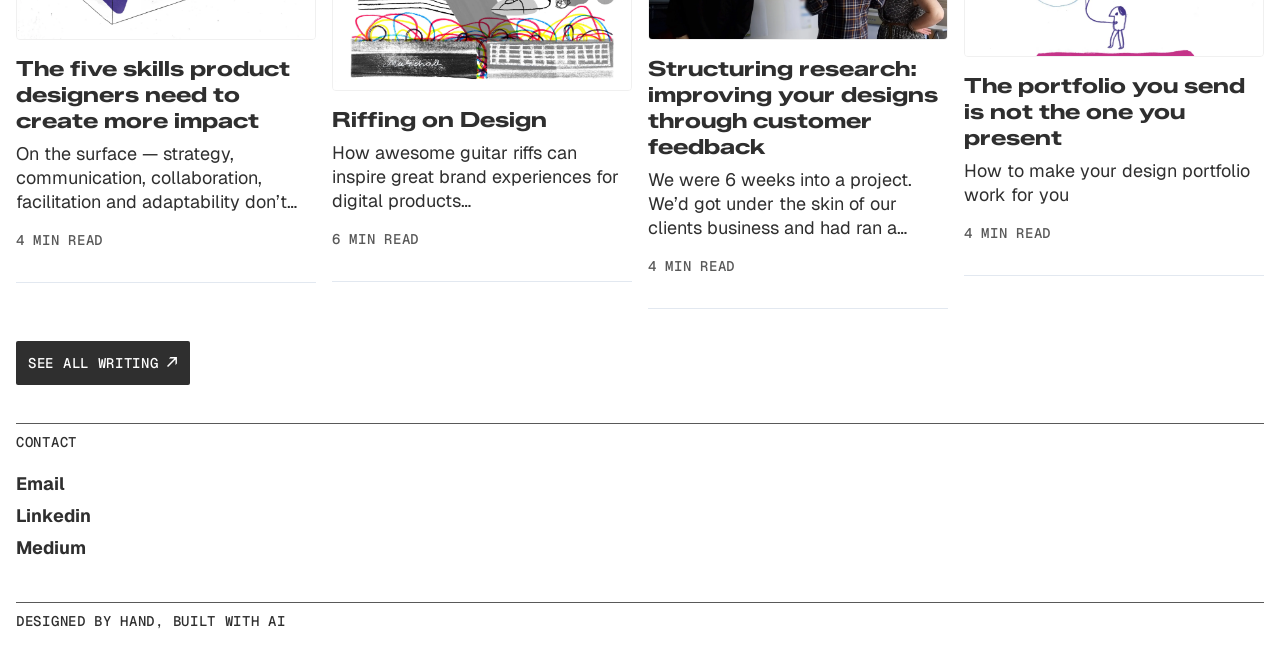
==== commit f7cb13c8: "Update contact email address Co-Authored-By: Claude Sonnet 5 <noreply@anthropic.com>" ====
--- a/index.html
+++ b/index.html
@@ -802,7 +802,7 @@
           <h2 id="contact-heading" class="page-section__kicker">CONTACT</h2>
         </header>
         <div class="contact-links">
-          <a href="mailto:mail@adammorrisdesign.com">Email</a>
+          <a href="mailto:adam.r.morris@gmail.com">Email</a>
           <a href="https://www.linkedin.com/in/adamrmorris/" target="_blank" rel="noopener noreferrer"
             >Linkedin</a
           >
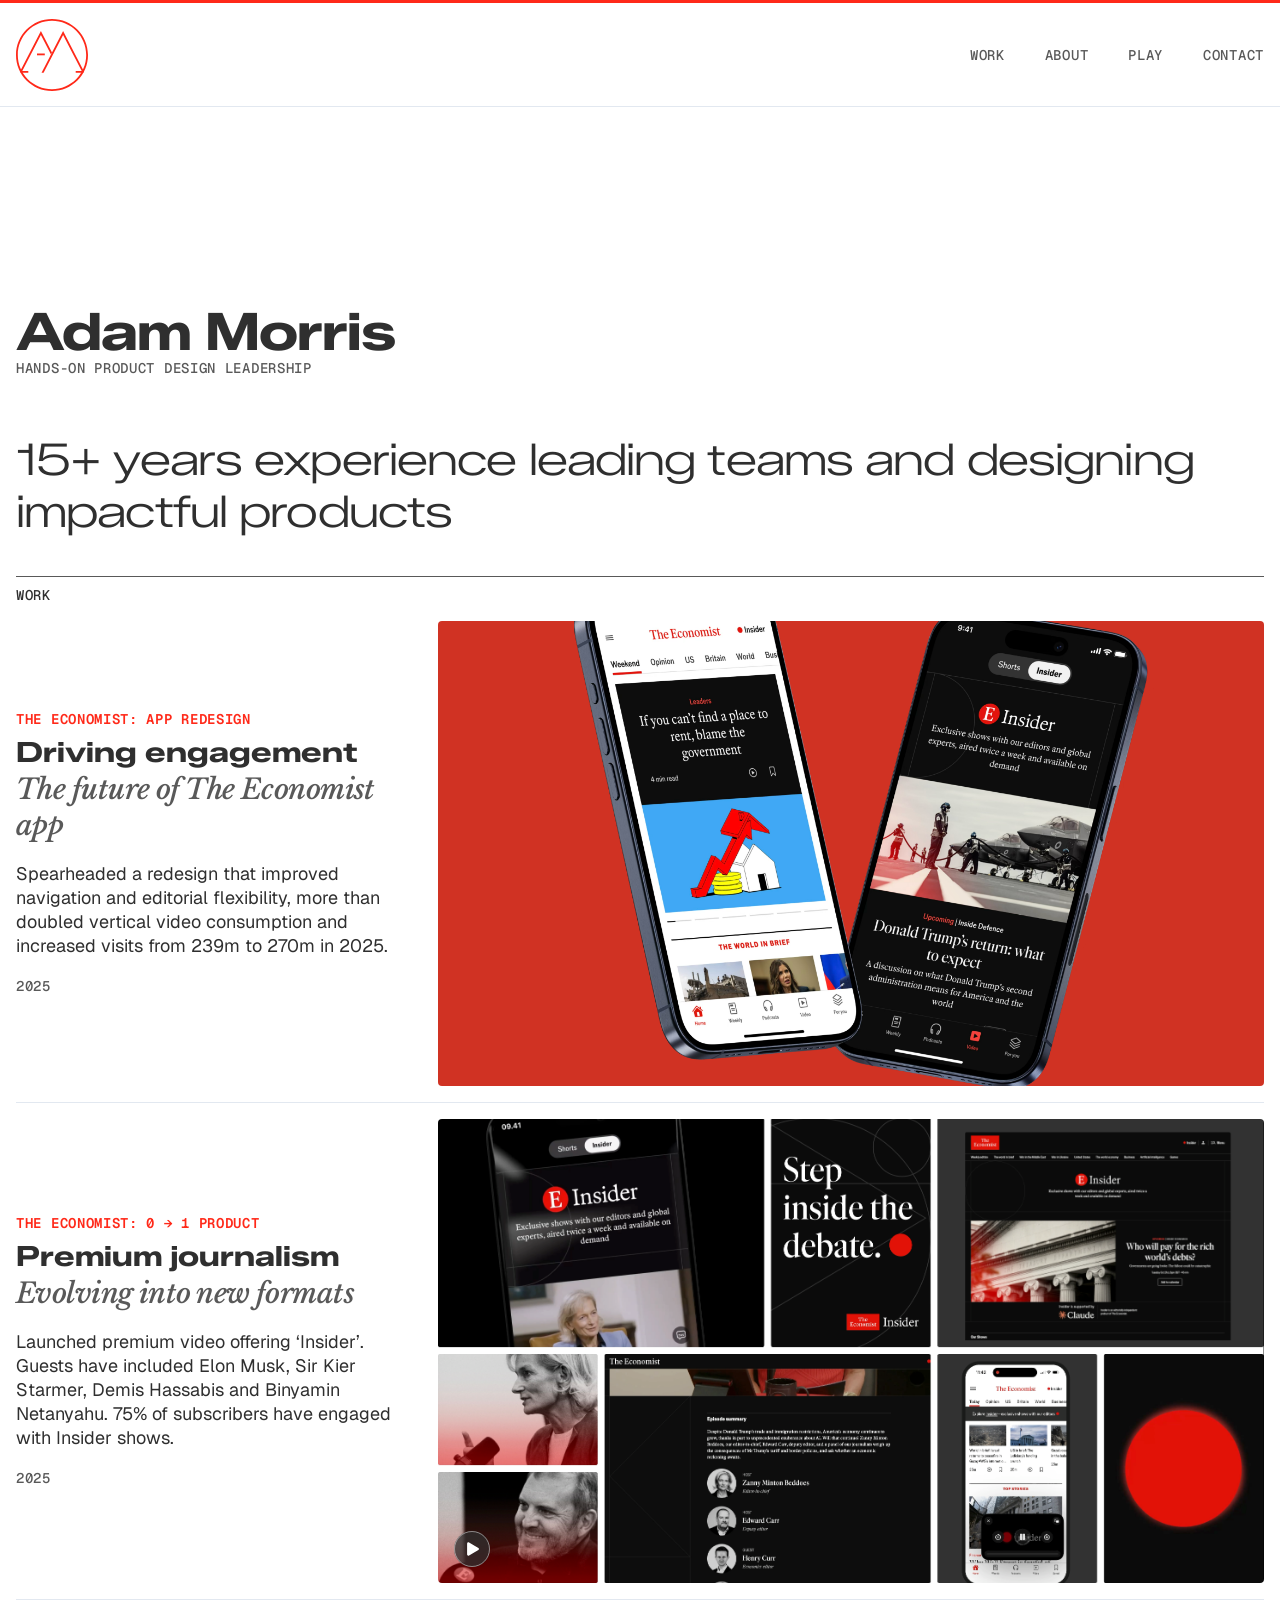
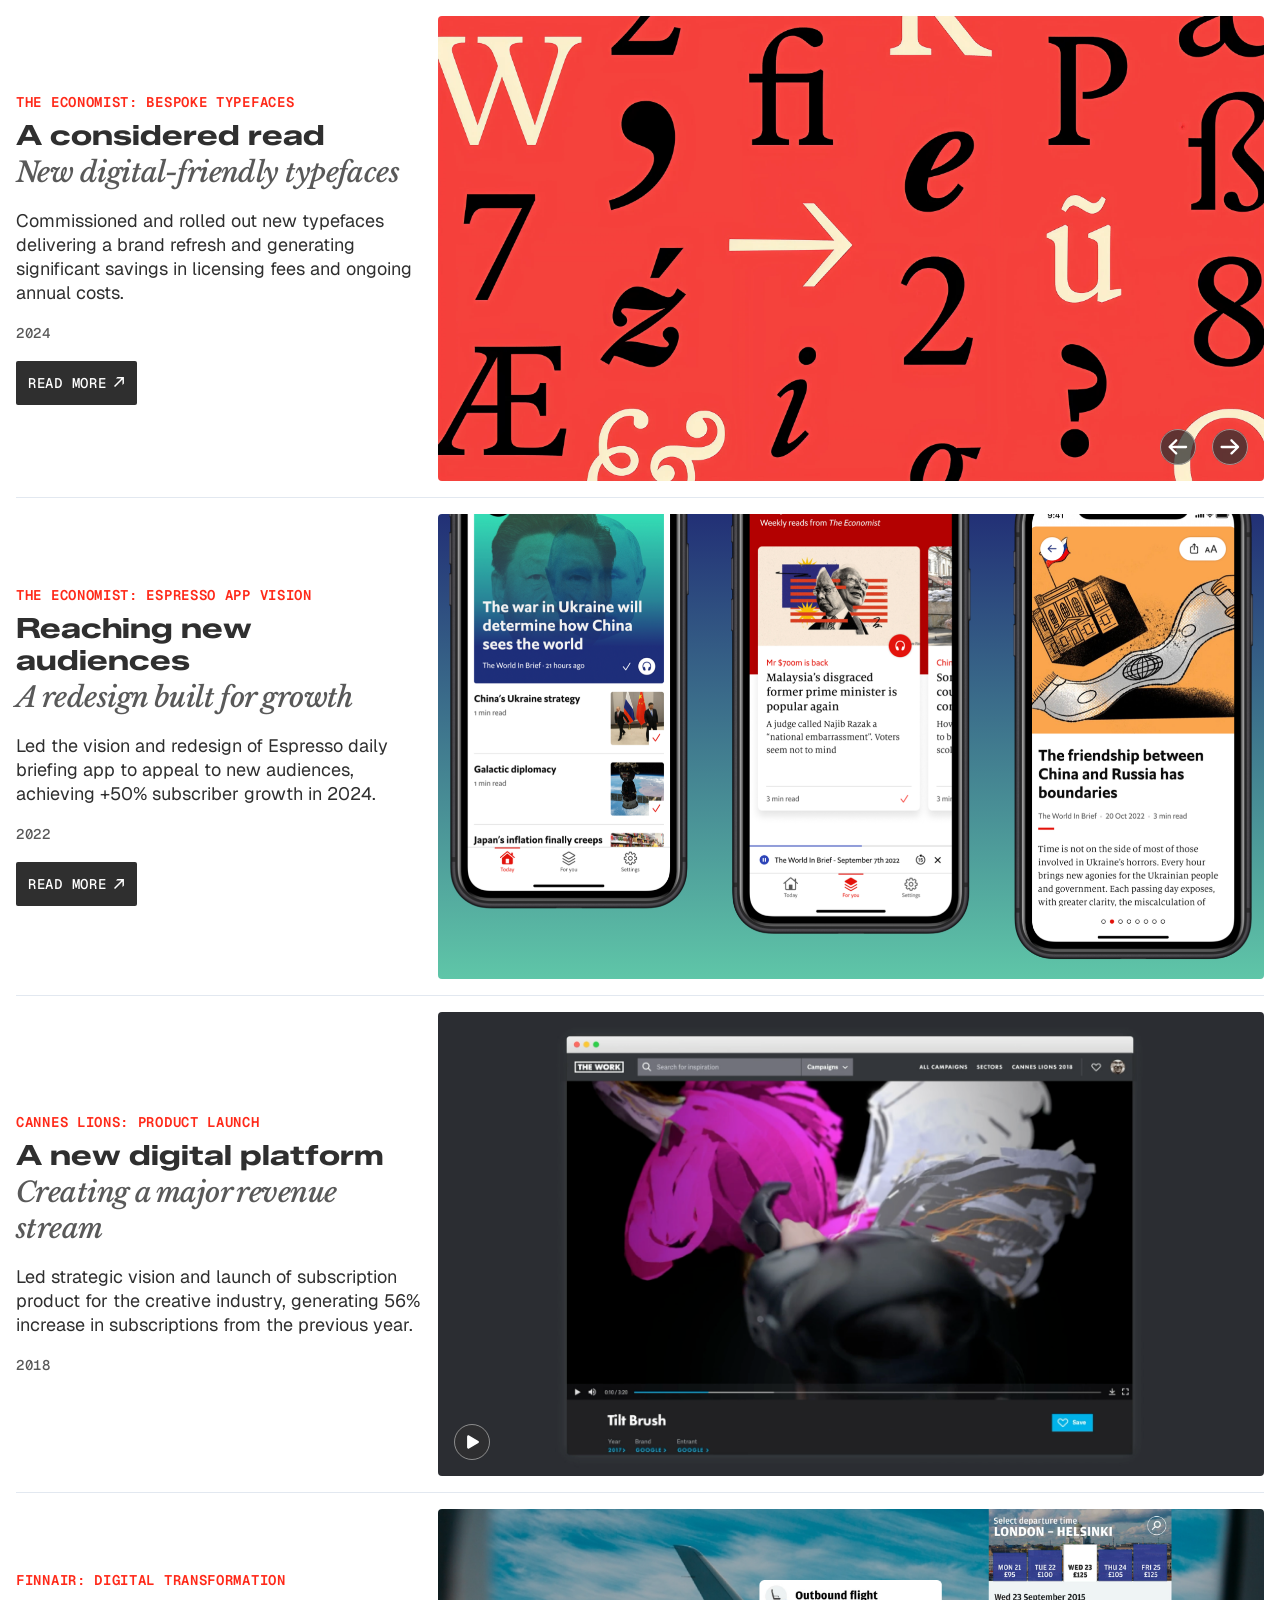
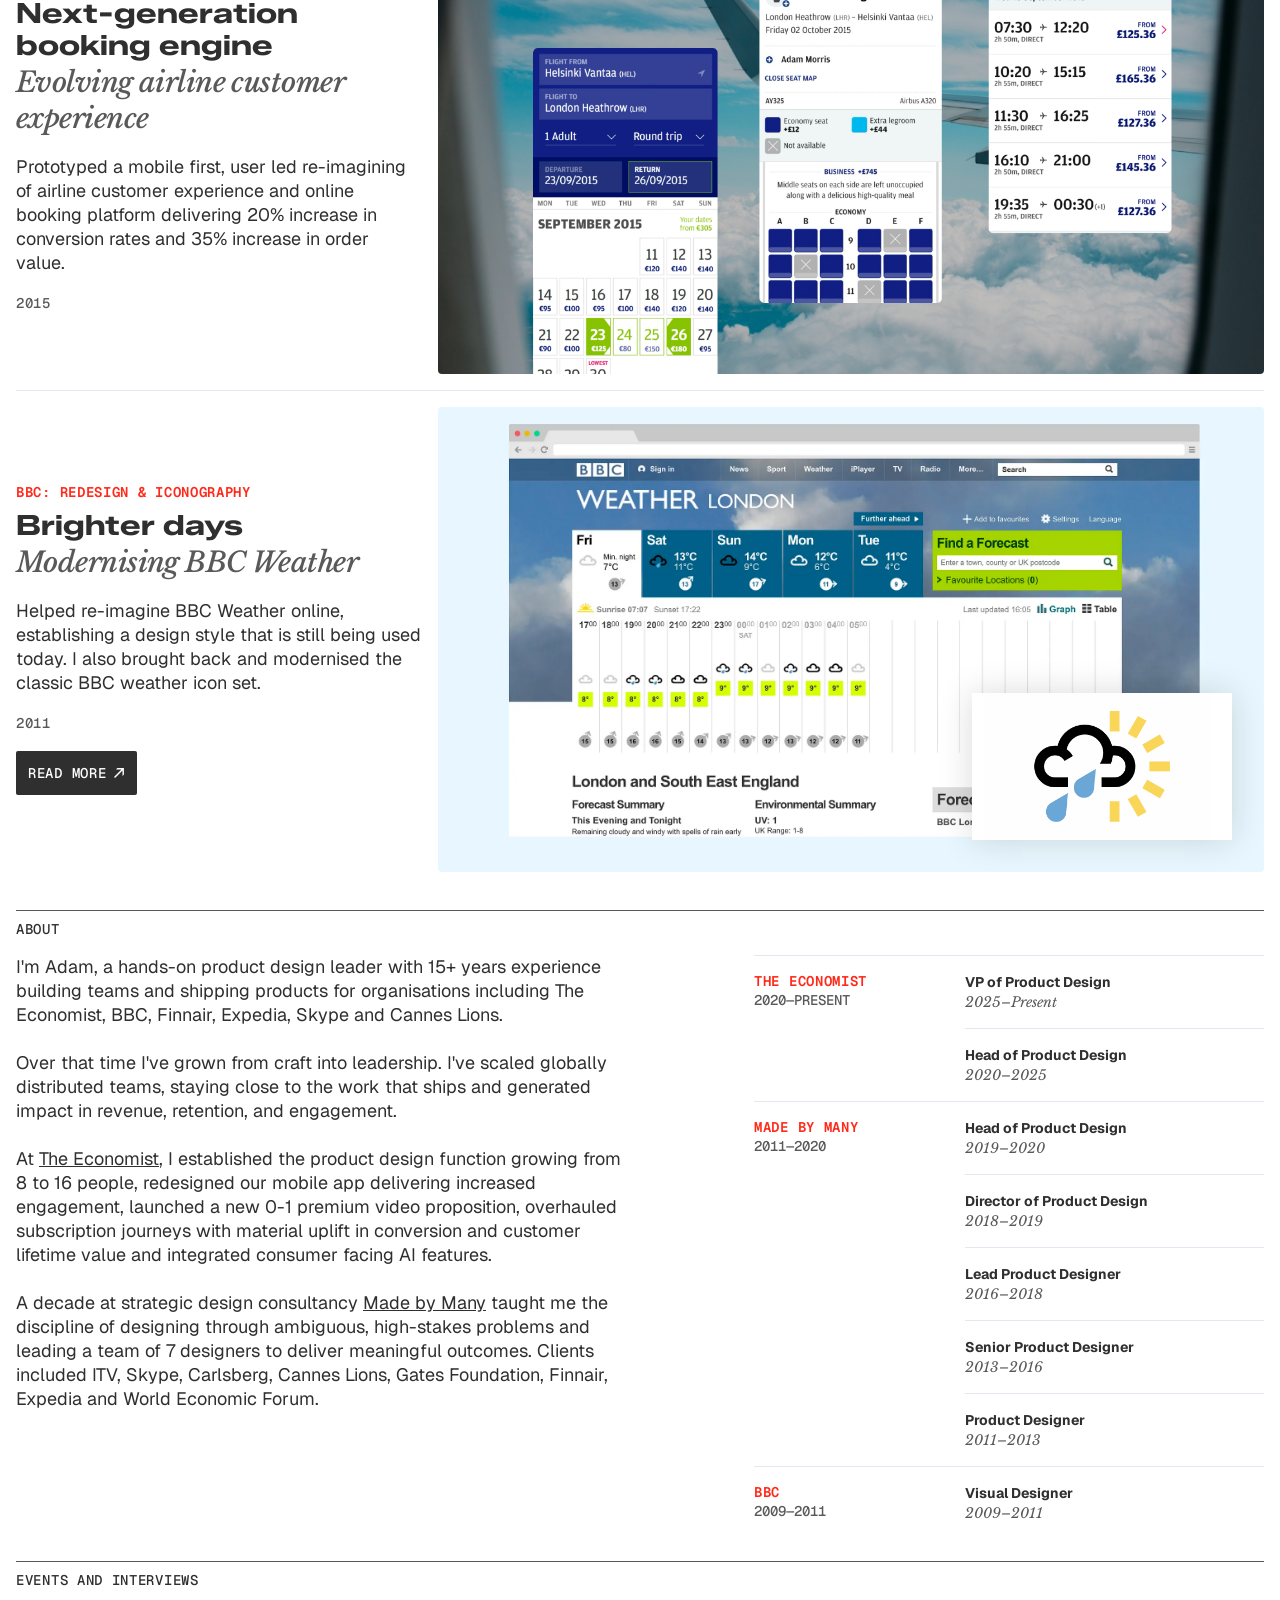
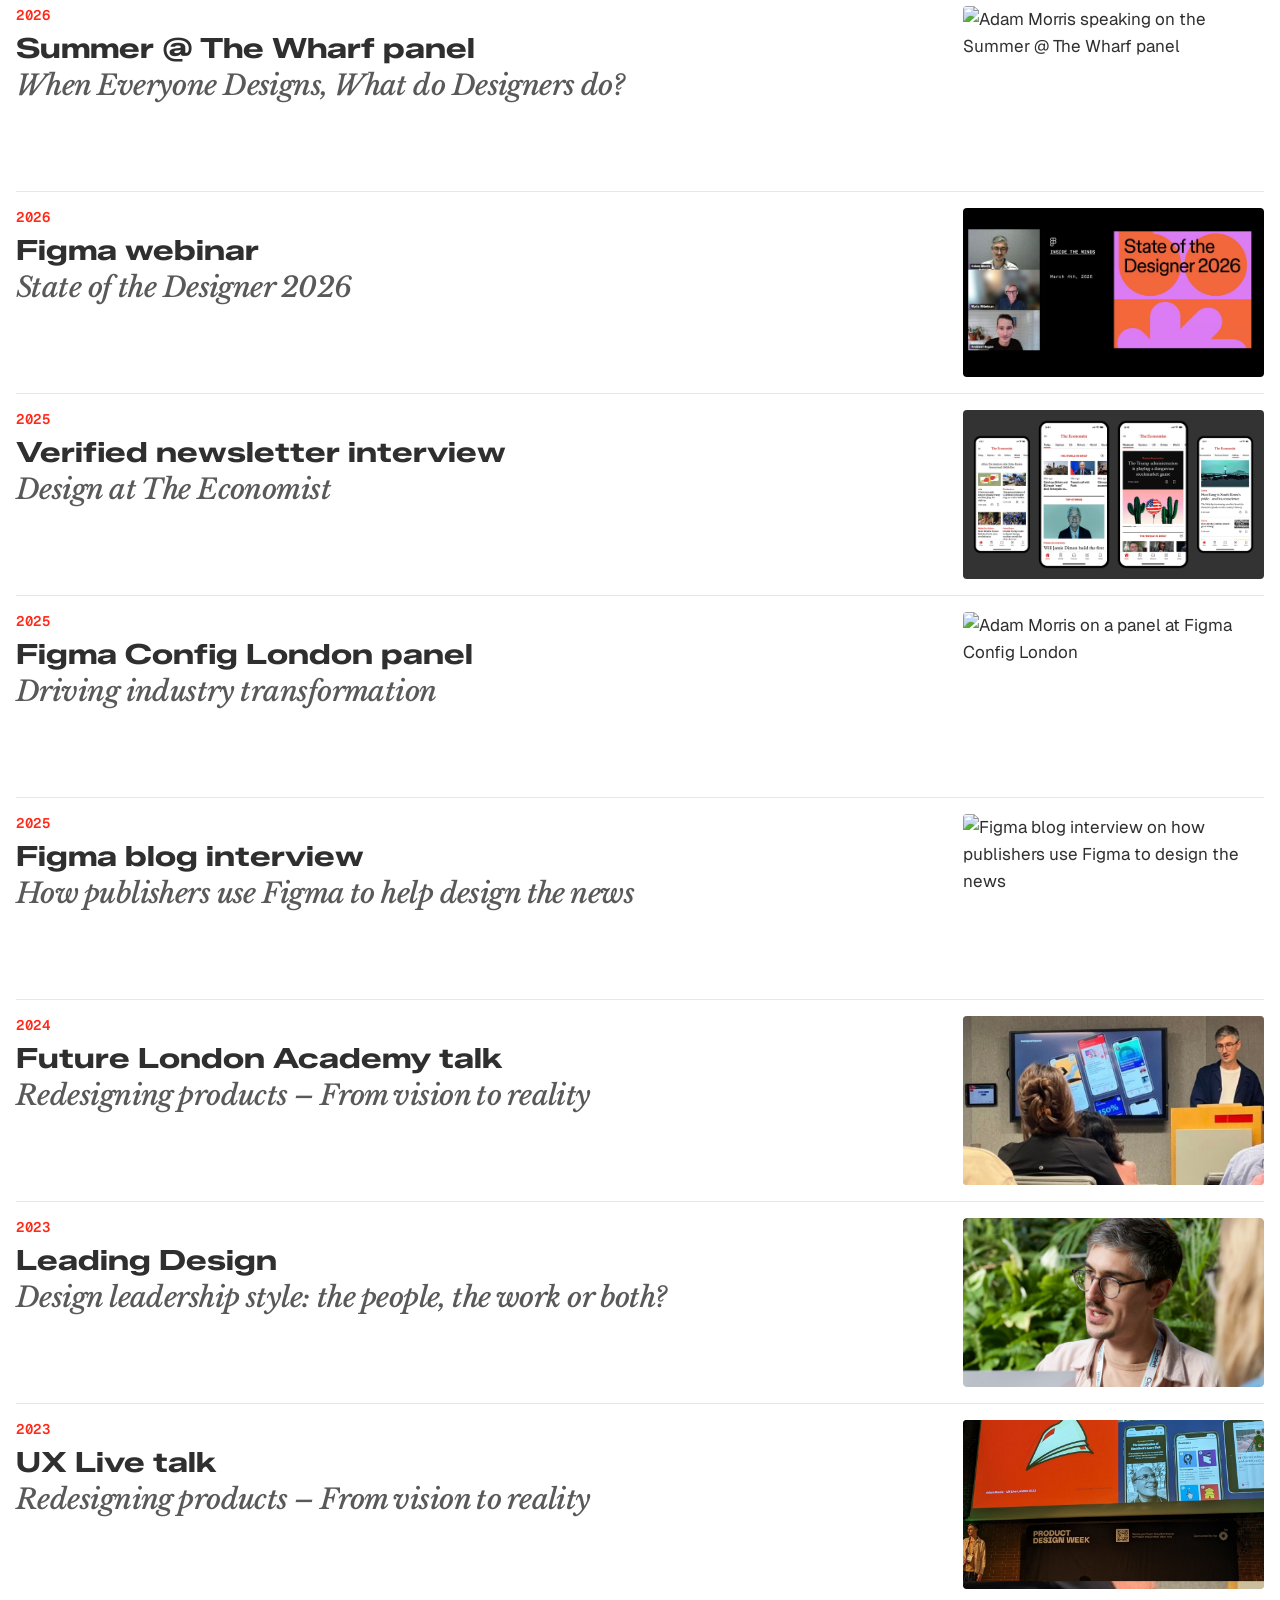
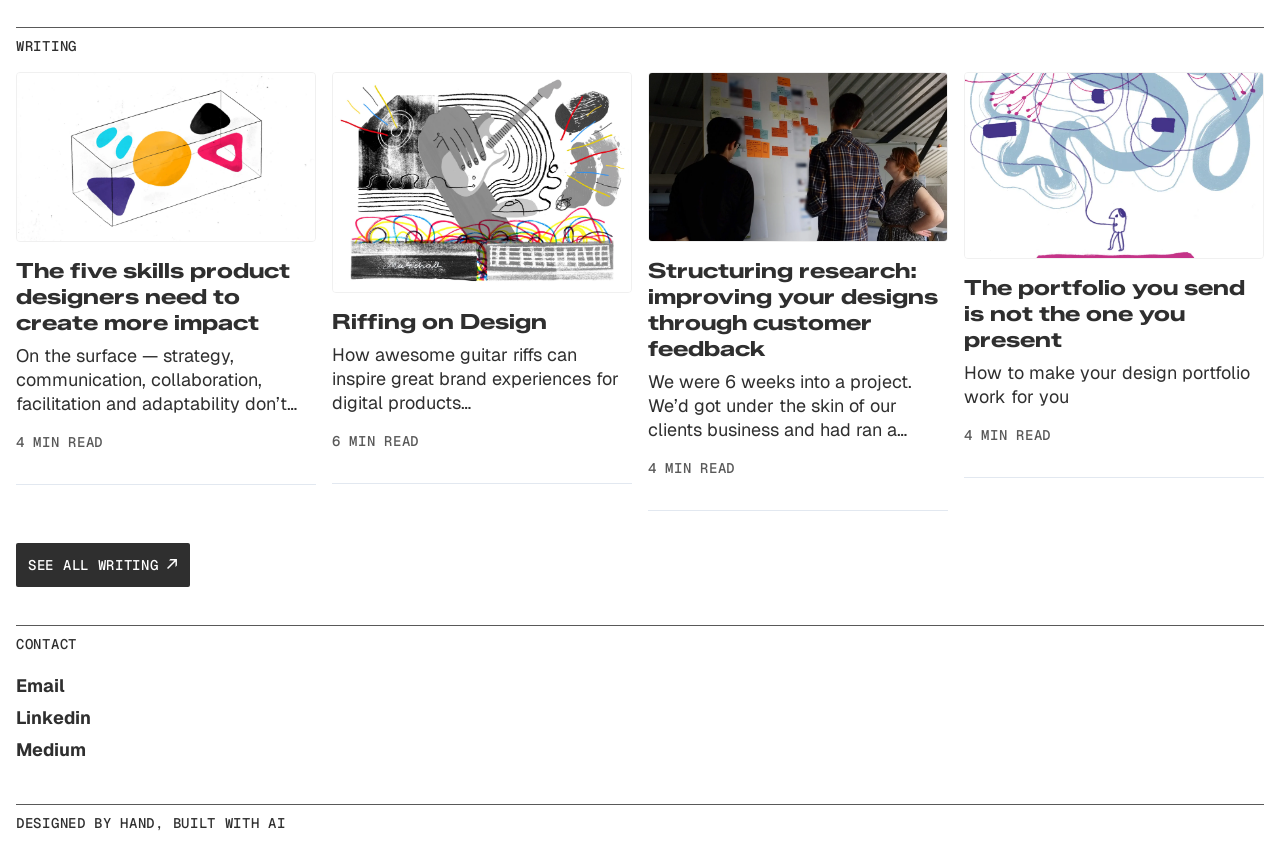
==== commit 596e53b6: "Add Leading Design London 2023 event Adds a linked events entry for the Leading Design London 2023 t" ====
--- a/index.html
+++ b/index.html
@@ -5,7 +5,7 @@
     <meta name="viewport" content="width=device-width, initial-scale=1.0" />
     <meta
       name="description"
-      content="Adam Morris is a hands-on product design leader with 15+ years building and scaling design teams at The Economist, BBC, Finnair, and Made by Many."
+      content="Adam Morris is a hands-on product design leader with 15+ years experience leading teams and designing impactful products at The Economist, BBC, Finnair and Made by Many."
     />
     <meta name="theme-color" content="#0f172a" />
     <link rel="canonical" href="https://adammorrisdesign.com/" />
@@ -673,6 +673,29 @@
         </article>
         <div class="rule rule--thin" aria-hidden="true"></div>
 
+        <article class="list-teaser list-teaser--linked">
+          <div class="list-teaser__body">
+            <div class="teaser__intro">
+              <p class="teaser__fly">2023</p>
+              <hgroup class="teaser-heading">
+                <h3 class="teaser-heading__title">Leading Design</h3>
+                <p class="teaser-heading__sub">Design leadership style: the people, the work or both?</p>
+              </hgroup>
+            </div>
+          </div>
+          <div class="list-teaser__media">
+            <img class="list-teaser__img" src="assets/figma/event-8.png" alt="Adam Morris speaking at Leading Design London 2023" />
+          </div>
+          <a
+            class="list-teaser__link"
+            href="https://archive.leadingdesign.com/conferences/london-2023/speakers/adam-morris"
+            target="_blank"
+            rel="noopener noreferrer"
+            aria-label="Design leadership style: the people, the work or both?"
+          ></a>
+        </article>
+        <div class="rule rule--thin" aria-hidden="true"></div>
+
         <article class="list-teaser list-teaser--last">
           <div class="list-teaser__body">
             <div class="teaser__intro">
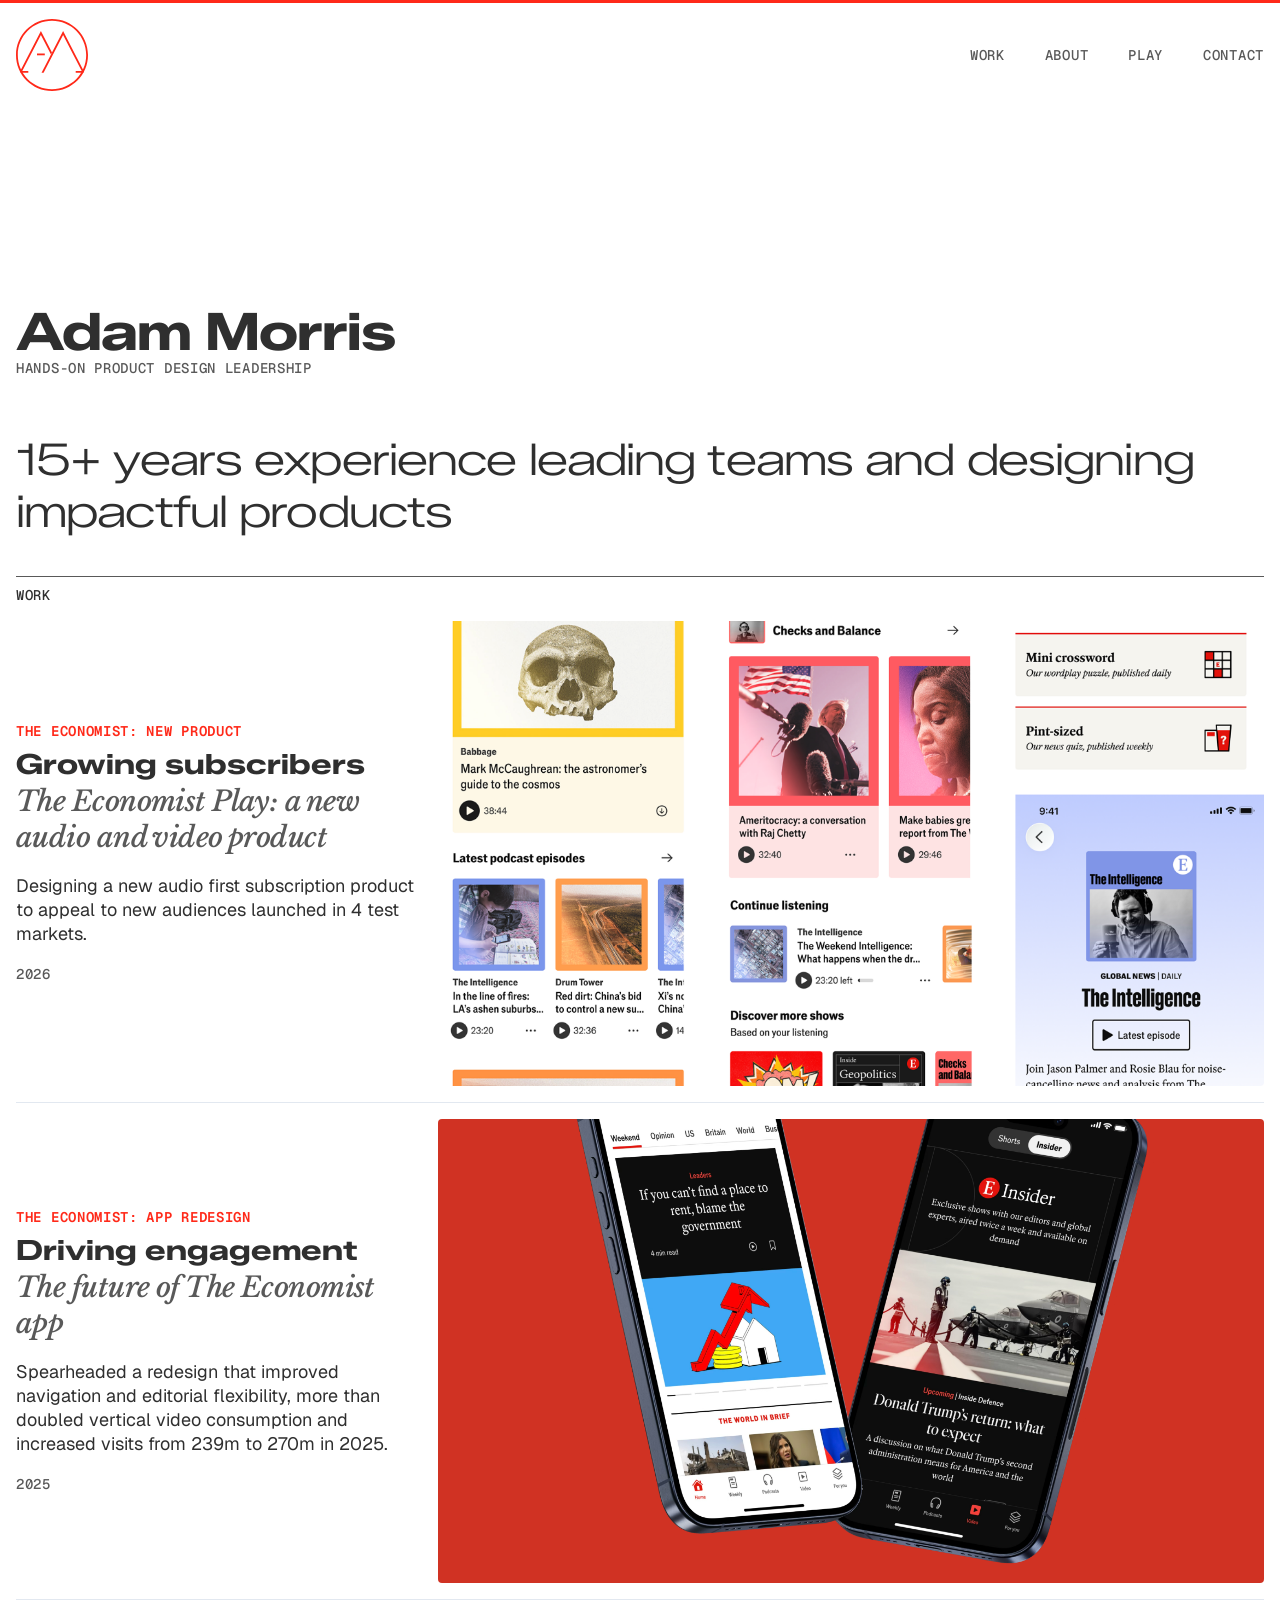
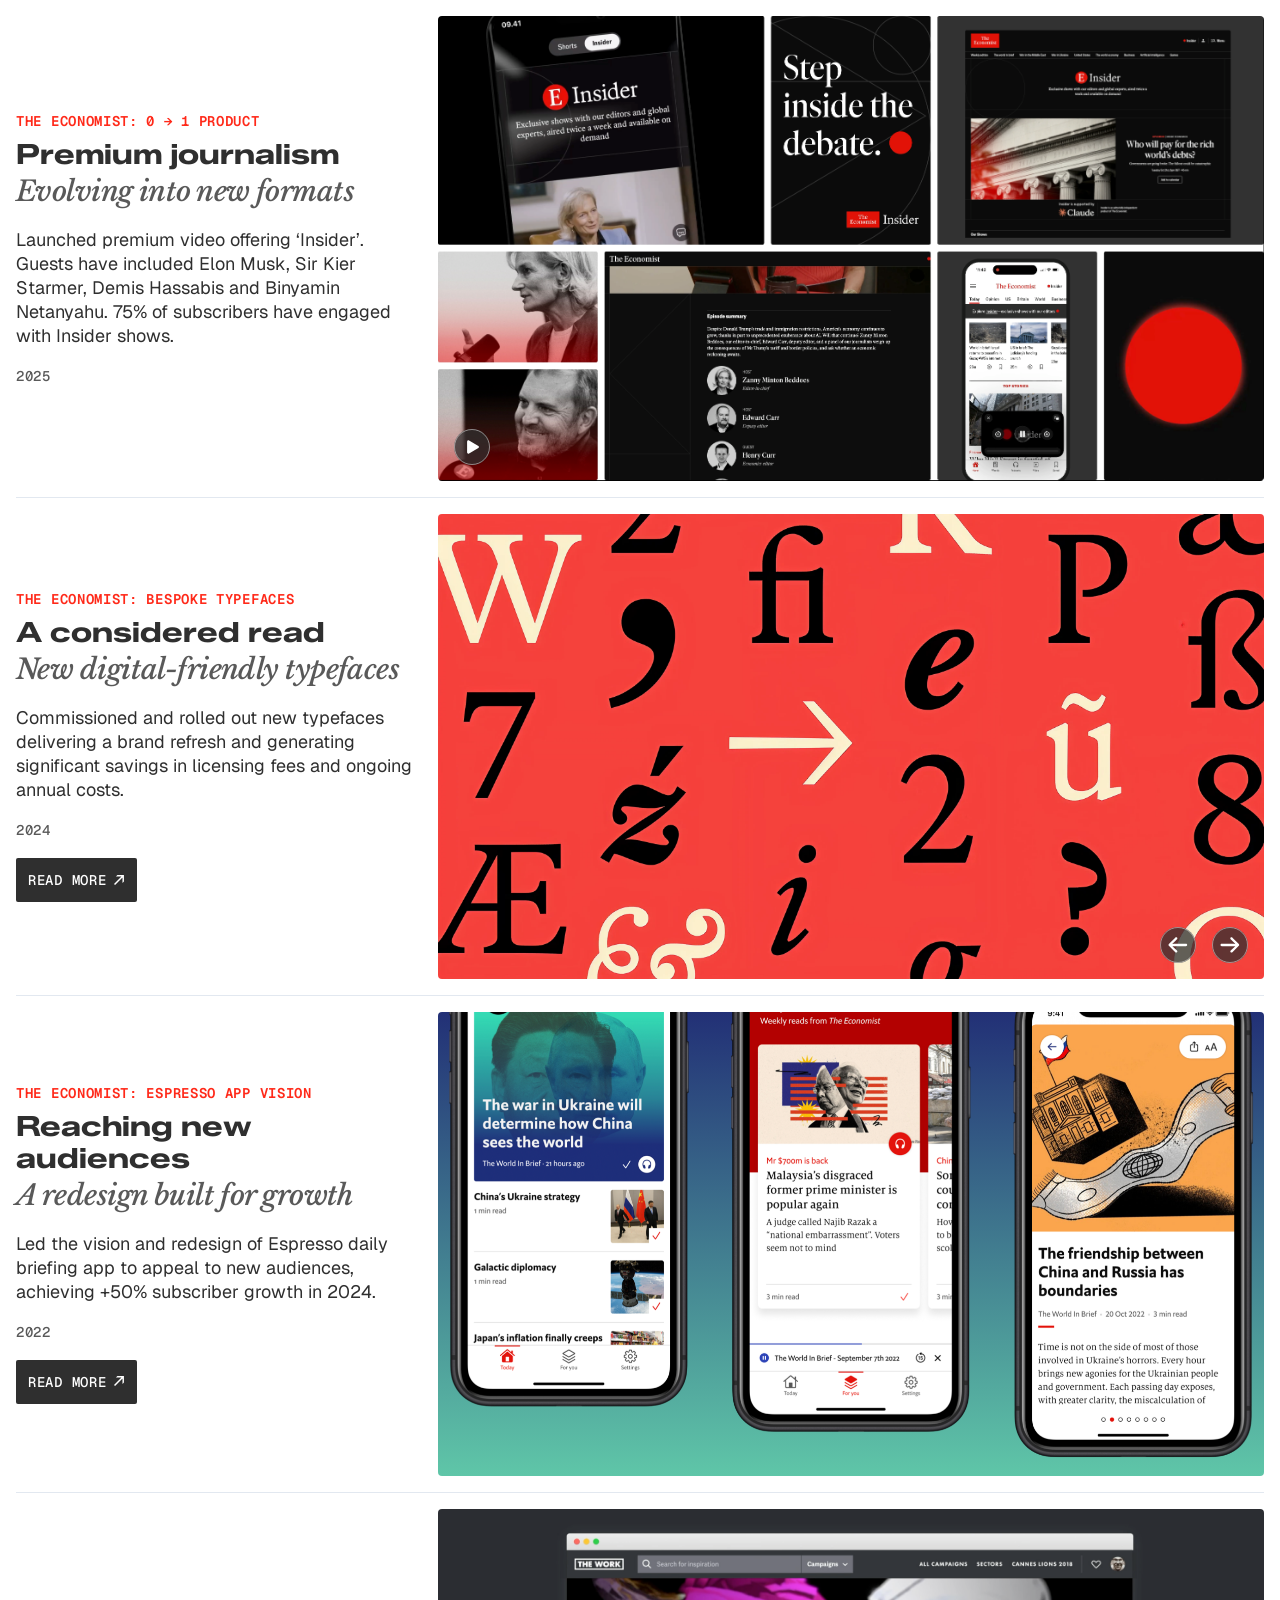
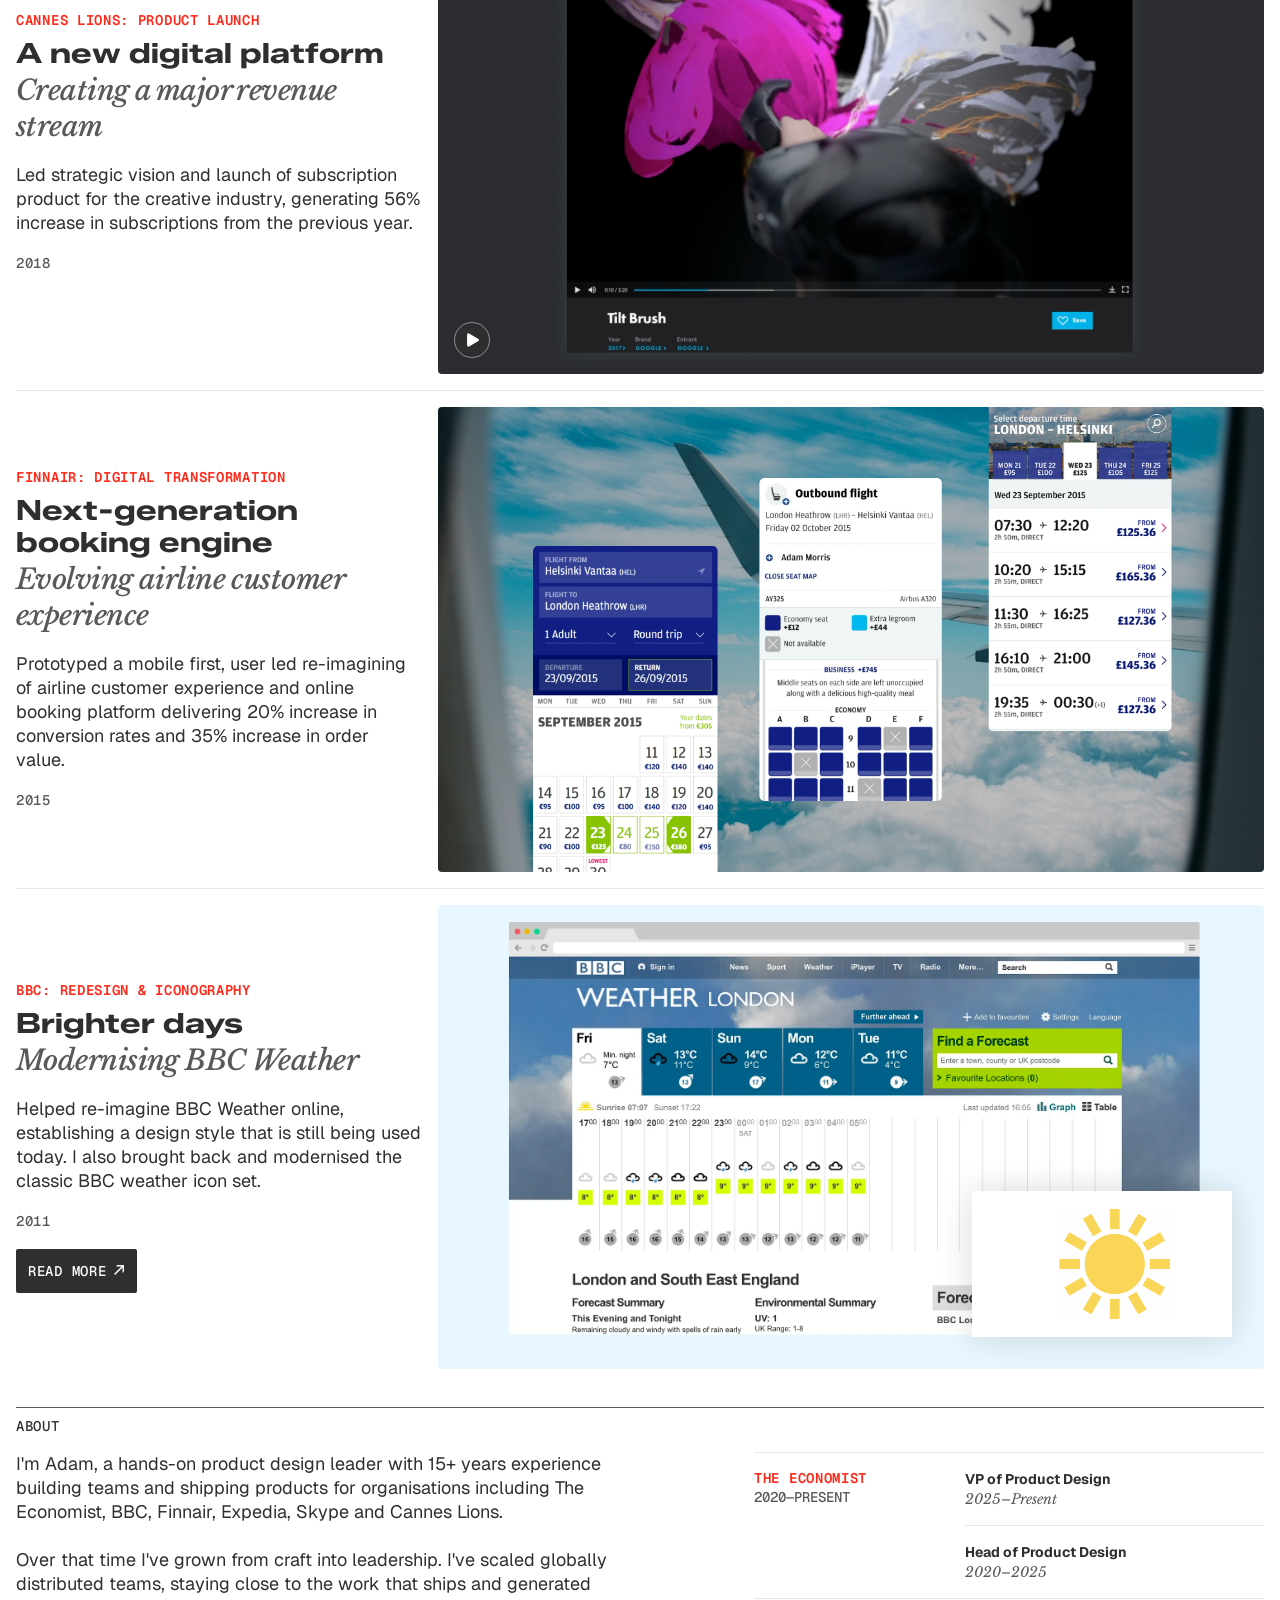
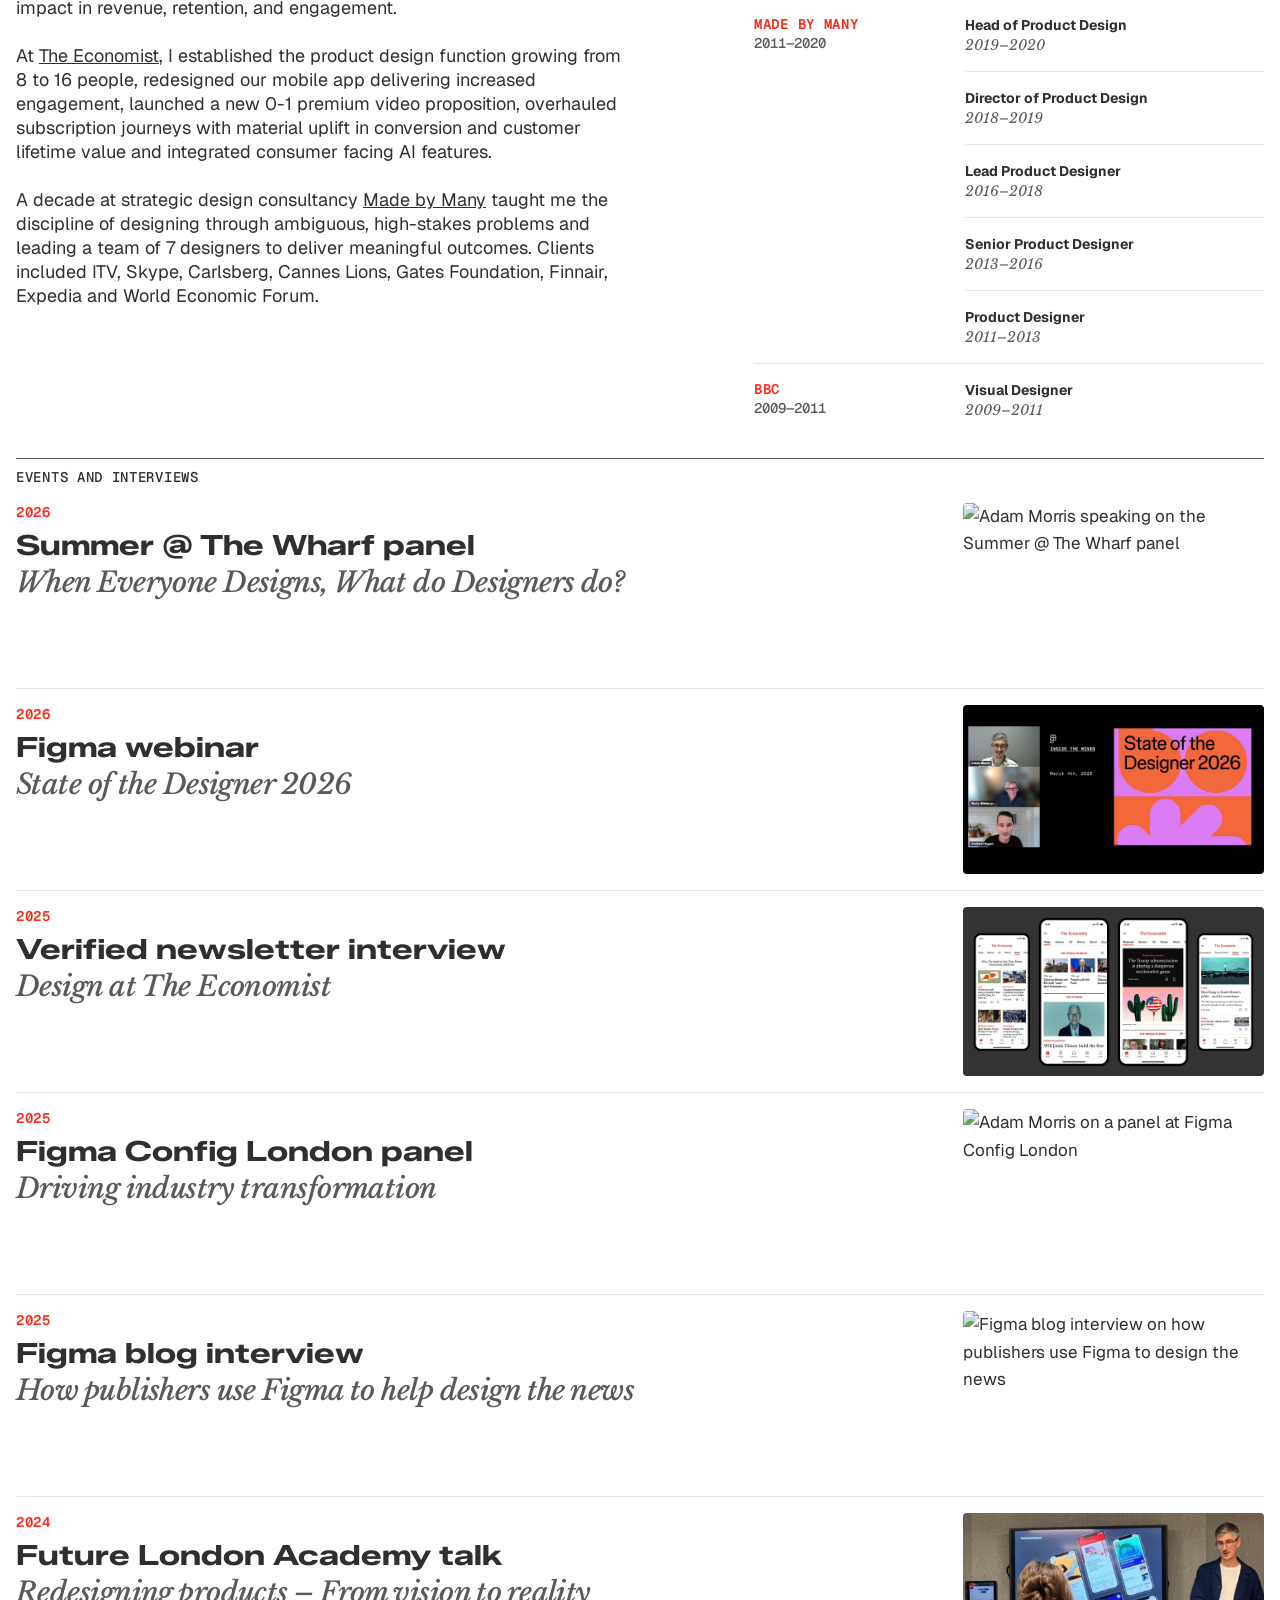
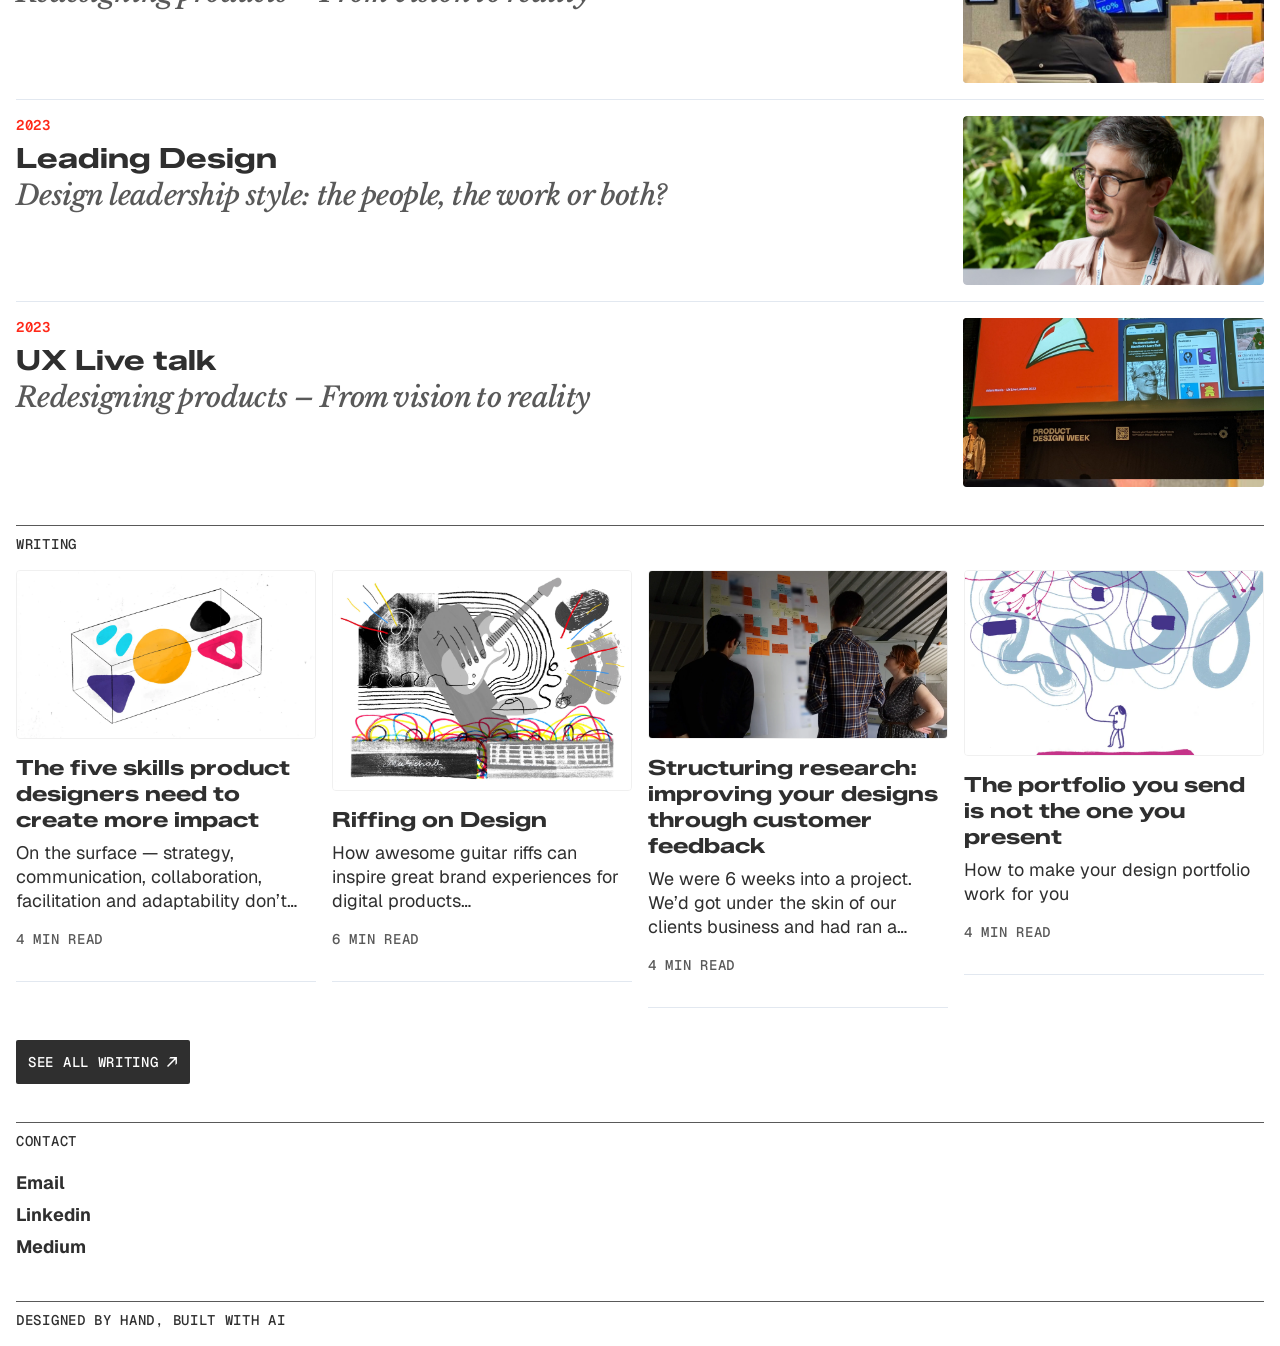
==== commit c2ec2a75: "Add Economist Play teaser and autoplay for typeface carousel Co-Authored-By: Claude Sonnet 5.5 <nore" ====
--- a/index.html
+++ b/index.html
@@ -93,7 +93,7 @@
         <ul class="site-nav__links">
           <li><a href="#work">WORK</a></li>
           <li><a href="#about">ABOUT</a></li>
-          <li><a href="play.html">PLAY</a></li>
+          <li><a href="/play">PLAY</a></li>
           <li><a href="#contact">CONTACT</a></li>
         </ul>
       </nav>
@@ -121,6 +121,35 @@
           <div class="rule rule--thin" aria-hidden="true"></div>
           <h2 id="work-heading" class="page-section__kicker">WORK</h2>
         </header>
+
+        <article class="teaser">
+          <div class="teaser__body">
+            <div class="teaser__intro">
+              <p class="teaser__fly">THE ECONOMIST: NEW PRODUCT</p>
+              <hgroup class="teaser-heading">
+                <h3 class="teaser-heading__title">Growing subscribers</h3>
+                <p class="teaser-heading__sub">The Economist Play: a new audio and video product</p>
+              </hgroup>
+            </div>
+            <p class="teaser__desc">
+              Designing a new audio first subscription product to appeal to new audiences launched in
+              4 test markets.
+            </p>
+            <p class="teaser__year">2026</p>
+          </div>
+          <div class="teaser__media teaser__media--tall">
+            <div class="teaser__img-reveal">
+              <img
+                class="teaser__img"
+                src="assets/figma/larger-play-image.png"
+                alt="The Economist Play audio and video product screens"
+                data-parallax="tall"
+              />
+            </div>
+          </div>
+        </article>
+
+        <div class="rule rule--thin" aria-hidden="true"></div>
 
         <article class="teaser">
           <div class="teaser__body">
--- a/css/styles.css
+++ b/css/styles.css
@@ -276,6 +276,12 @@
   width: 100%;
   max-width: 696px;
   flex: none;
+}
+
+.teaser__appicon {
+  display: block;
+  width: 88px;
+  height: auto;
 }
 
 /* --------------------------------------------------------------------------
@@ -465,9 +471,27 @@
   will-change: transform;
 }
 
+/* Image taller than its frame: fill the width, let it travel vertically */
+.teaser__media--tall .teaser__img {
+  position: absolute;
+  top: 0;
+  left: 0;
+  width: 100%;
+  height: auto;
+}
+
+[data-parallax="tall"] {
+  transform: none;
+}
+
 @media (prefers-reduced-motion: reduce) {
   [data-parallax] {
     transform: none;
+  }
+
+  .teaser__media--tall .teaser__img {
+    top: 50%;
+    transform: translateY(-50%);
   }
 }
 
